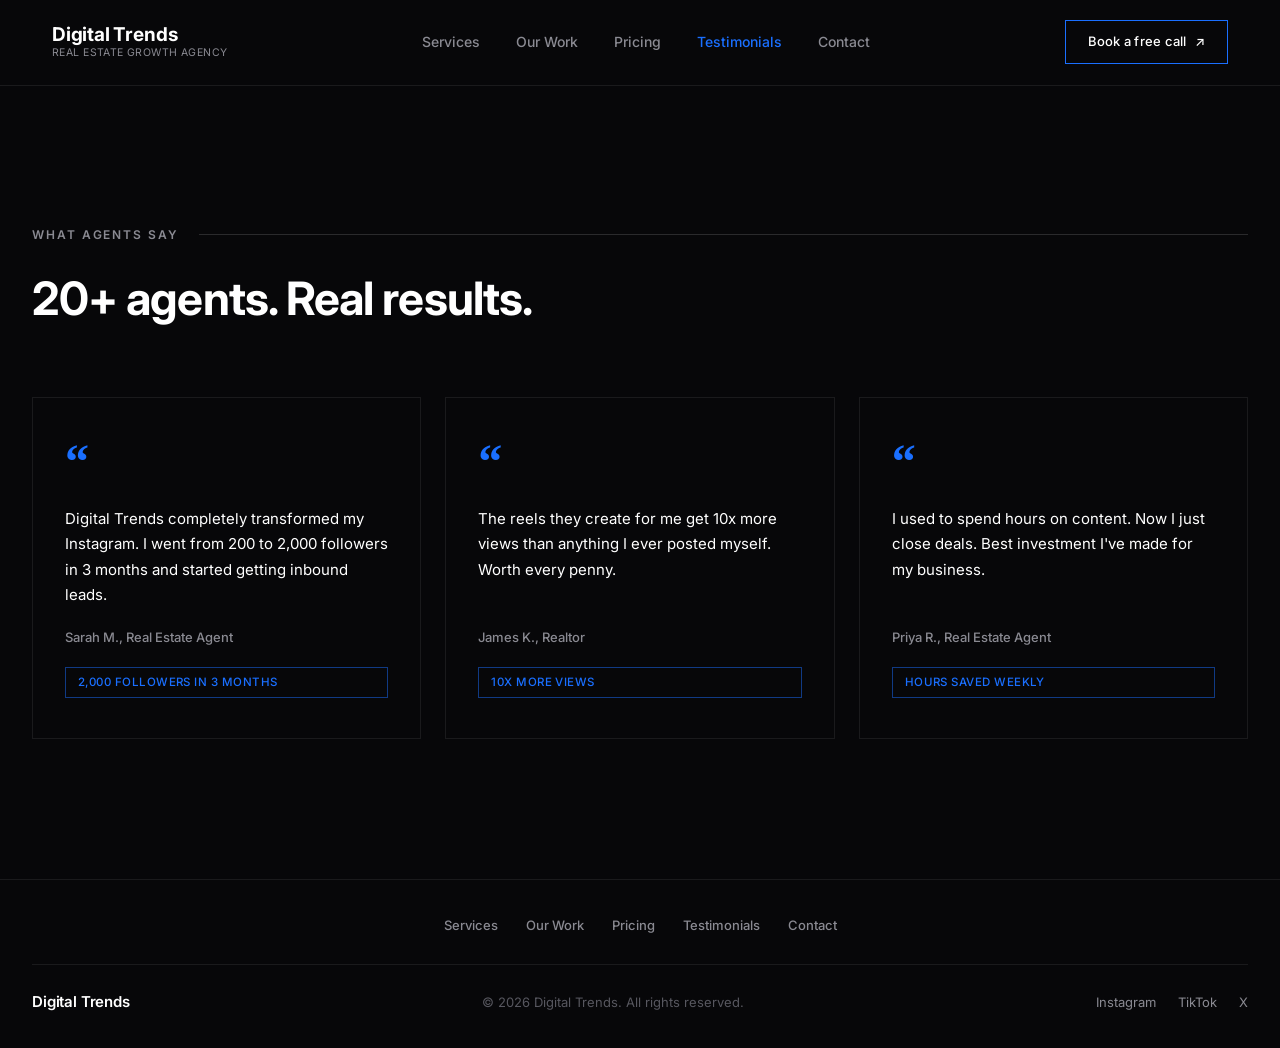
==== index.html @ 68d8c3d6 "Add files via upload" ====
<!DOCTYPE html>
<html lang="en">
<head>
<meta charset="UTF-8">
<meta name="viewport" content="width=device-width, initial-scale=1.0">
<title>Testimonials — Digital Trends</title>
<meta name="description" content="Hear from the 20+ real estate agents Digital Trends has helped grow their social media, video, and content presence.">
<link rel="preconnect" href="https://fonts.googleapis.com">
<link rel="preconnect" href="https://fonts.gstatic.com" crossorigin>
<link href="https://fonts.googleapis.com/css2?family=Inter:wght@300;400;500;600;700&display=swap" rel="stylesheet">
<link rel="stylesheet" href="/styles.css">
</head>
<body>

<!-- NAVBAR -->
<header class="navbar" id="navbar">
  <div class="nav-inner">
    <a href="/" class="logo">
      <span class="logo-text">Digital Trends</span>
      <span class="logo-sub">Real estate growth agency</span>
    </a>
    <nav class="nav-links">
      <a href="/services">Services</a>
      <a href="/our-work">Our Work</a>
      <a href="/pricing">Pricing</a>
      <a href="/testimonials" class="active">Testimonials</a>
      <a href="/contact">Contact</a>
    </nav>
    <a href="/contact" class="btn btn-outline nav-cta">Book a free call <span class="arrow">↗</span></a>
    <button class="menu-toggle" id="menuToggle" aria-label="Toggle menu">
      <span></span><span></span><span></span>
    </button>
  </div>
  <div class="mobile-menu" id="mobileMenu">
    <a href="/services">Services</a>
    <a href="/our-work">Our Work</a>
    <a href="/pricing">Pricing</a>
    <a href="/testimonials" class="active">Testimonials</a>
    <a href="/contact">Contact</a>
    <a href="/contact" class="btn btn-outline">Book a free call <span class="arrow">↗</span></a>
  </div>
</header>

<!-- TESTIMONIALS -->
<section class="section" id="testimonials">
  <div class="section-inner">
    <p class="section-label">What agents say<span class="label-line"></span></p>
    <h2 class="section-headline reveal">20+ agents. Real results.</h2>

    <div class="testimonial-grid">
      <div class="testimonial-card reveal">
        <span class="quote-mark">&ldquo;</span>
        <p class="testimonial-text">Digital Trends completely transformed my Instagram. I went from 200 to 2,000 followers in 3 months and started getting inbound leads.</p>
        <p class="testimonial-name">Sarah M., Real Estate Agent</p>
        <span class="chip">2,000 followers in 3 months</span>
      </div>

      <div class="testimonial-card reveal">
        <span class="quote-mark">&ldquo;</span>
        <p class="testimonial-text">The reels they create for me get 10x more views than anything I ever posted myself. Worth every penny.</p>
        <p class="testimonial-name">James K., Realtor</p>
        <span class="chip">10x more views</span>
      </div>

      <div class="testimonial-card reveal">
        <span class="quote-mark">&ldquo;</span>
        <p class="testimonial-text">I used to spend hours on content. Now I just close deals. Best investment I've made for my business.</p>
        <p class="testimonial-name">Priya R., Real Estate Agent</p>
        <span class="chip">Hours saved weekly</span>
      </div>
    </div>
  </div>
</section>

<!-- FOOTER -->
<footer class="footer">
  <div class="footer-links">
    <a href="/services">Services</a>
    <a href="/our-work">Our Work</a>
    <a href="/pricing">Pricing</a>
    <a href="/testimonials">Testimonials</a>
    <a href="/contact">Contact</a>
  </div>
  <div class="footer-inner">
    <a href="/" class="logo footer-logo">
      <span class="logo-text">Digital Trends</span>
    </a>
    <p class="footer-copy">&copy; 2026 Digital Trends. All rights reserved.</p>
    <div class="footer-socials">
      <a href="#" target="_blank" rel="noopener">Instagram</a>
      <a href="#" target="_blank" rel="noopener">TikTok</a>
      <a href="#" target="_blank" rel="noopener">X</a>
    </div>
  </div>
</footer>

<script src="/script.js"></script>
</body>
</html>
---- styles.css ----
/* ==========================================================================
   Digital Trends — Luxury dark theme
   ========================================================================== */

:root {
  --bg: #070709;
  --bg-alt: #0c0c0f;
  --blue: #1a6fff;
  --white: #ffffff;
  --muted: #8a8a92;
  --muted-dim: #57575f;
  --border: rgba(255, 255, 255, 0.08);
  --border-strong: rgba(255, 255, 255, 0.14);
  --border-blue: rgba(26, 111, 255, 0.5);
  --max-width: 1240px;
  --section-pad: 140px;
}

* {
  margin: 0;
  padding: 0;
  box-sizing: border-box;
}

html {
  scroll-behavior: smooth;
  scroll-padding-top: 90px;
}

body {
  background: var(--bg);
  color: var(--white);
  font-family: 'Inter', -apple-system, BlinkMacSystemFont, sans-serif;
  font-weight: 400;
  line-height: 1.5;
  -webkit-font-smoothing: antialiased;
  overflow-x: hidden;
}

img, svg { display: block; max-width: 100%; }

a {
  color: inherit;
  text-decoration: none;
}

ul { list-style: none; }

.accent { color: var(--blue); }

/* ---- Reveal on scroll ---- */
.reveal {
  opacity: 0;
  transform: translateY(24px);
  transition: opacity 0.8s cubic-bezier(0.16, 1, 0.3, 1), transform 0.8s cubic-bezier(0.16, 1, 0.3, 1);
}
.reveal.in-view {
  opacity: 1;
  transform: translateY(0);
}

/* ---- Buttons ---- */
.btn {
  display: inline-flex;
  align-items: center;
  gap: 8px;
  padding: 14px 28px;
  font-size: 14px;
  font-weight: 500;
  letter-spacing: 0.02em;
  border: 0.5px solid transparent;
  cursor: pointer;
  transition: all 0.25s ease;
  white-space: nowrap;
}

.btn .arrow {
  transition: transform 0.25s ease;
  display: inline-block;
}
.btn:hover .arrow {
  transform: translate(3px, -2px);
}

.btn-solid {
  background: var(--blue);
  color: var(--white);
  border-color: var(--blue);
}
.btn-solid:hover {
  background: #0d5ce0;
  border-color: #0d5ce0;
}

.btn-outline {
  background: transparent;
  color: var(--white);
  border-color: var(--blue);
}
.btn-outline:hover {
  background: var(--blue);
  color: var(--white);
}

.btn-ghost {
  background: transparent;
  color: var(--white);
  border-color: var(--border-strong);
}
.btn-ghost:hover {
  border-color: var(--white);
}

/* ==========================================================================
   Navbar
   ========================================================================== */

.navbar {
  position: sticky;
  top: 0;
  z-index: 1000;
  width: 100%;
  border-bottom: 0.5px solid transparent;
  transition: border-color 0.3s ease, background 0.3s ease, backdrop-filter 0.3s ease;
}

.navbar.scrolled {
  background: rgba(7, 7, 9, 0.72);
  backdrop-filter: blur(14px);
  -webkit-backdrop-filter: blur(14px);
  border-bottom-color: var(--border);
}

.nav-inner {
  max-width: var(--max-width);
  margin: 0 auto;
  padding: 20px 32px;
  display: flex;
  align-items: center;
  justify-content: space-between;
  gap: 24px;
}

.logo {
  display: flex;
  flex-direction: column;
  gap: 2px;
  line-height: 1.1;
}

.logo-text {
  font-size: 19px;
  font-weight: 700;
  letter-spacing: -0.01em;
}

.logo-sub {
  font-size: 10.5px;
  font-weight: 400;
  color: var(--muted);
  letter-spacing: 0.04em;
  text-transform: uppercase;
}

.nav-links {
  display: flex;
  align-items: center;
  gap: 36px;
  margin: 0 auto;
}

.nav-links a {
  font-size: 14px;
  font-weight: 500;
  color: var(--muted);
  transition: color 0.2s ease;
  position: relative;
}

.nav-links a:hover {
  color: var(--white);
}

.nav-links a.active,
.mobile-menu a.active {
  color: var(--blue);
}

.nav-cta {
  padding: 11px 22px;
  font-size: 13px;
  flex-shrink: 0;
}

.menu-toggle {
  display: none;
  flex-direction: column;
  gap: 5px;
  background: none;
  border: none;
  cursor: pointer;
  padding: 6px;
}
.menu-toggle span {
  width: 22px;
  height: 1px;
  background: var(--white);
  transition: all 0.25s ease;
}

.mobile-menu {
  display: none;
  flex-direction: column;
  gap: 0;
  padding: 0 32px;
  max-height: 0;
  overflow: hidden;
  transition: max-height 0.35s ease, padding 0.35s ease;
  background: rgba(7, 7, 9, 0.98);
  border-bottom: 0.5px solid var(--border);
}
.mobile-menu.open {
  max-height: 420px;
  padding: 12px 32px 28px;
}
.mobile-menu a {
  padding: 14px 0;
  border-bottom: 0.5px solid var(--border);
  font-size: 15px;
  font-weight: 500;
  color: var(--white);
}
.mobile-menu .btn {
  margin-top: 20px;
  justify-content: center;
  border-bottom: none;
}

/* ==========================================================================
   Hero
   ========================================================================== */

.hero {
  padding: 120px 32px 100px;
  display: flex;
  justify-content: center;
}

.hero-inner {
  max-width: 880px;
  width: 100%;
  text-align: center;
  display: flex;
  flex-direction: column;
  align-items: center;
}

.eyebrow {
  font-size: 13px;
  font-weight: 600;
  color: var(--blue);
  text-transform: uppercase;
  letter-spacing: 0.14em;
  margin-bottom: 28px;
}

.hero-headline {
  font-size: clamp(44px, 8vw, 92px);
  font-weight: 700;
  letter-spacing: -0.03em;
  line-height: 1.04;
  display: flex;
  flex-direction: column;
}

.hero-sub {
  margin-top: 32px;
  max-width: 560px;
  font-size: 18px;
  font-weight: 400;
  color: var(--muted);
  line-height: 1.6;
}

.hero-actions {
  margin-top: 44px;
  display: flex;
  gap: 16px;
  flex-wrap: wrap;
  justify-content: center;
}

.hero-actions .btn {
  padding: 16px 32px;
  font-size: 15px;
}

.hero-proof {
  margin-top: 36px;
  font-size: 13px;
  color: var(--muted-dim);
  letter-spacing: 0.02em;
}

/* ==========================================================================
   Ticker
   ========================================================================== */

.ticker-bar {
  border-top: 0.5px solid var(--border);
  border-bottom: 0.5px solid var(--border);
  background: var(--bg-alt);
  overflow: hidden;
  padding: 22px 0;
  white-space: nowrap;
}

.ticker-track {
  display: inline-flex;
  align-items: center;
  animation: ticker-scroll 32s linear infinite;
  will-change: transform;
}

.ticker-track:hover {
  animation-play-state: paused;
}

.ticker-item {
  display: inline-flex;
  align-items: center;
  gap: 20px;
  padding: 0 28px;
  font-size: 14px;
  font-weight: 500;
  color: var(--muted-dim);
  text-transform: uppercase;
  letter-spacing: 0.08em;
}

.ticker-item .ticker-arrow {
  color: var(--blue);
  font-size: 14px;
}

@keyframes ticker-scroll {
  0% { transform: translateX(0); }
  100% { transform: translateX(-50%); }
}

/* ==========================================================================
   Stats
   ========================================================================== */

.stats {
  display: grid;
  grid-template-columns: repeat(3, 1fr);
  max-width: var(--max-width);
  margin: 0 auto;
}

.stat-item {
  padding: 72px 32px;
  text-align: center;
  border-right: 0.5px solid var(--border);
  display: flex;
  flex-direction: column;
  gap: 10px;
  align-items: center;
}

.stat-item:last-child {
  border-right: none;
}

.stat-number {
  font-size: clamp(40px, 5vw, 60px);
  font-weight: 700;
  letter-spacing: -0.02em;
  color: var(--white);
}

.stat-label {
  font-size: 12px;
  font-weight: 500;
  color: var(--muted);
  text-transform: uppercase;
  letter-spacing: 0.1em;
}

/* ==========================================================================
   Sections (shared)
   ========================================================================== */

.section {
  padding: var(--section-pad) 32px;
  border-top: 0.5px solid var(--border);
}

.section-inner {
  max-width: var(--max-width);
  margin: 0 auto;
}

.section-label {
  display: flex;
  align-items: center;
  gap: 20px;
  font-size: 12px;
  font-weight: 600;
  color: var(--muted);
  text-transform: uppercase;
  letter-spacing: 0.16em;
  margin-bottom: 20px;
}

.label-line {
  flex: 1;
  height: 0.5px;
  background: var(--border-strong);
}

.section-headline {
  font-size: clamp(30px, 4.5vw, 46px);
  font-weight: 700;
  letter-spacing: -0.02em;
  max-width: 700px;
  margin-bottom: 64px;
}

/* ==========================================================================
   Services
   ========================================================================== */

.services-grid {
  display: grid;
  grid-template-columns: repeat(3, 1fr);
  gap: 0.5px;
  background: var(--border);
  border: 0.5px solid var(--border);
}

.card {
  background: var(--bg);
  padding: 44px 36px;
  transition: background 0.3s ease, box-shadow 0.3s ease;
  position: relative;
}

.service-card {
  display: flex;
  flex-direction: column;
}

.service-card:hover {
  background: var(--bg-alt);
  box-shadow: inset 0 0 0 0.5px var(--border-blue);
}

.service-num {
  font-size: 13px;
  font-weight: 600;
  color: var(--blue);
  letter-spacing: 0.08em;
  margin-bottom: 24px;
}

.service-card h3 {
  font-size: 21px;
  font-weight: 600;
  letter-spacing: -0.01em;
  margin-bottom: 12px;
}

.service-card p {
  font-size: 14.5px;
  color: var(--muted);
  line-height: 1.6;
  flex: 1;
}

.chips {
  display: flex;
  flex-wrap: wrap;
  gap: 8px;
  margin-top: 28px;
}

.chip {
  font-size: 11.5px;
  font-weight: 500;
  color: var(--blue);
  border: 0.5px solid var(--border-blue);
  padding: 6px 12px;
  text-transform: uppercase;
  letter-spacing: 0.04em;
}

.cta-card {
  background: var(--bg-alt);
  display: flex;
  flex-direction: column;
  justify-content: center;
  align-items: flex-start;
  gap: 26px;
}

.cta-card h3 {
  font-size: 24px;
  font-weight: 600;
  line-height: 1.3;
  letter-spacing: -0.01em;
}

/* ---- Standalone closing CTA (home page, before footer) ---- */

.cta-card-standalone {
  align-items: center;
  text-align: center;
  padding: 72px 48px;
  border: 0.5px solid var(--border);
  transition: box-shadow 0.3s ease;
}

.cta-card-standalone:hover {
  box-shadow: inset 0 0 0 0.5px var(--border-blue);
}

.cta-card-standalone h3 {
  font-size: clamp(26px, 4vw, 36px);
}

/* ==========================================================================
   Our Work
   ========================================================================== */

.work-grid {
  display: grid;
  grid-template-columns: repeat(3, 1fr);
  gap: 28px;
}

.work-card {
  display: flex;
  flex-direction: column;
  gap: 18px;
}

.work-thumb {
  aspect-ratio: 9 / 12;
  background: var(--bg-alt);
  border: 0.5px solid var(--border);
  display: flex;
  flex-direction: column;
  align-items: center;
  justify-content: center;
  gap: 18px;
  transition: border-color 0.3s ease;
  position: relative;
}

.work-card:hover .work-thumb {
  border-color: var(--border-blue);
}

.play-btn {
  width: 56px;
  height: 56px;
  border: 0.5px solid var(--border-blue);
  display: flex;
  align-items: center;
  justify-content: center;
  color: var(--blue);
  transition: background 0.25s ease, color 0.25s ease;
}

.work-card:hover .play-btn {
  background: var(--blue);
  color: var(--white);
}

.work-upload-note {
  font-size: 12px;
  color: var(--muted-dim);
  text-transform: uppercase;
  letter-spacing: 0.08em;
}

.work-meta {
  display: flex;
  justify-content: space-between;
  align-items: baseline;
  font-size: 14px;
  font-weight: 500;
}

.work-platform {
  color: var(--muted);
  font-size: 12.5px;
  text-transform: uppercase;
  letter-spacing: 0.05em;
}

.work-cta {
  margin-top: 56px;
  display: flex;
  justify-content: center;
}

/* ==========================================================================
   Pricing
   ========================================================================== */

.pricing-grid {
  display: grid;
  grid-template-columns: repeat(3, 1fr);
  gap: 24px;
  align-items: stretch;
}

.price-card {
  border: 0.5px solid var(--border);
  padding: 44px 36px;
  display: flex;
  flex-direction: column;
  position: relative;
  transition: border-color 0.3s ease;
}

.price-card:hover {
  border-color: var(--border-strong);
}

.price-card h3 {
  font-size: 18px;
  font-weight: 600;
  text-transform: uppercase;
  letter-spacing: 0.08em;
  color: var(--muted);
  margin-bottom: 24px;
}

.price-card-highlight {
  border-color: var(--blue);
  background: var(--bg-alt);
}

.price-card-highlight h3 {
  color: var(--white);
}

.badge {
  position: absolute;
  top: -14px;
  left: 36px;
  background: var(--blue);
  color: var(--white);
  font-size: 11px;
  font-weight: 600;
  letter-spacing: 0.06em;
  text-transform: uppercase;
  padding: 6px 14px;
}

.price {
  display: flex;
  align-items: baseline;
  gap: 6px;
  margin-bottom: 36px;
}

.price-amount {
  font-size: 44px;
  font-weight: 700;
  letter-spacing: -0.02em;
}

.price-period {
  font-size: 14px;
  color: var(--muted);
}

.price-features {
  display: flex;
  flex-direction: column;
  gap: 16px;
  flex: 1;
  margin-bottom: 36px;
}

.price-features li {
  font-size: 14px;
  color: var(--muted);
  padding-left: 22px;
  position: relative;
  line-height: 1.5;
}

.price-features li::before {
  content: '';
  position: absolute;
  left: 0;
  top: 7px;
  width: 8px;
  height: 0.5px;
  background: var(--blue);
}

.price-btn {
  width: 100%;
  justify-content: center;
}

.pricing-note {
  margin-top: 48px;
  text-align: center;
  font-size: 14px;
  color: var(--muted-dim);
}

/* ==========================================================================
   Testimonials
   ========================================================================== */

.testimonial-grid {
  display: grid;
  grid-template-columns: repeat(3, 1fr);
  gap: 24px;
}

.testimonial-card {
  border: 0.5px solid var(--border);
  padding: 40px 32px;
  display: flex;
  flex-direction: column;
  gap: 20px;
  transition: border-color 0.3s ease;
}

.testimonial-card:hover {
  border-color: var(--border-strong);
}

.quote-mark {
  font-size: 48px;
  font-weight: 700;
  color: var(--blue);
  line-height: 1;
  font-family: Georgia, serif;
}

.testimonial-text {
  font-size: 15px;
  line-height: 1.7;
  color: var(--white);
  flex: 1;
}

.testimonial-name {
  font-size: 13px;
  color: var(--muted);
  font-weight: 500;
}

/* ==========================================================================
   How it works
   ========================================================================== */

.steps-row {
  display: grid;
  grid-template-columns: repeat(4, 1fr);
}

.step {
  padding: 0 32px;
  border-left: 0.5px solid var(--border);
  display: flex;
  flex-direction: column;
  gap: 16px;
}

.step:first-child {
  padding-left: 0;
  border-left: none;
}

.step-num {
  font-size: 13px;
  font-weight: 600;
  color: var(--blue);
  letter-spacing: 0.08em;
}

.step h3 {
  font-size: 19px;
  font-weight: 600;
  letter-spacing: -0.01em;
}

.step p {
  font-size: 14px;
  color: var(--muted);
  line-height: 1.6;
}

/* ==========================================================================
   Contact
   ========================================================================== */

.contact-section {
  border-top: 0.5px solid var(--border);
  background: var(--bg-alt);
  padding: var(--section-pad) 32px;
}

.contact-inner {
  max-width: var(--max-width);
  margin: 0 auto;
  display: grid;
  grid-template-columns: 1fr 1fr;
  gap: 80px;
  align-items: start;
}

.contact-headline {
  font-size: clamp(32px, 5vw, 52px);
  font-weight: 700;
  letter-spacing: -0.02em;
  line-height: 1.1;
  margin-bottom: 24px;
}

.contact-sub {
  font-size: 15px;
  color: var(--muted);
  line-height: 1.6;
  max-width: 420px;
  margin-bottom: 56px;
}

.contact-details {
  display: flex;
  flex-direction: column;
  gap: 20px;
}

.contact-email {
  font-size: 16px;
  font-weight: 500;
  color: var(--white);
  transition: color 0.2s ease;
}
.contact-email:hover {
  color: var(--blue);
}

.contact-socials {
  display: flex;
  gap: 24px;
}

.contact-socials a {
  font-size: 13px;
  color: var(--muted);
  text-transform: uppercase;
  letter-spacing: 0.05em;
  transition: color 0.2s ease;
}
.contact-socials a:hover {
  color: var(--blue);
}

.contact-form {
  display: flex;
  flex-direction: column;
  gap: 22px;
}

.form-group {
  display: flex;
  flex-direction: column;
  gap: 10px;
}

.form-group label {
  font-size: 12px;
  font-weight: 500;
  color: var(--muted);
  text-transform: uppercase;
  letter-spacing: 0.06em;
}

.form-group input,
.form-group textarea {
  background: transparent;
  border: 0.5px solid var(--border-strong);
  color: var(--white);
  padding: 14px 16px;
  font-family: 'Inter', sans-serif;
  font-size: 14px;
  transition: border-color 0.2s ease;
  resize: vertical;
}

.form-group input:focus,
.form-group textarea:focus {
  outline: none;
  border-color: var(--blue);
}

.form-submit {
  margin-top: 8px;
  justify-content: center;
}

.form-success {
  display: none;
  font-size: 13px;
  color: var(--blue);
  margin-top: -6px;
}
.form-success.visible {
  display: block;
}

/* ==========================================================================
   Footer
   ========================================================================== */

.footer {
  border-top: 0.5px solid var(--border);
  padding: 36px 32px;
}

.footer-links {
  max-width: var(--max-width);
  margin: 0 auto;
  display: flex;
  justify-content: center;
  gap: 28px;
  flex-wrap: wrap;
  padding-bottom: 28px;
  margin-bottom: 28px;
  border-bottom: 0.5px solid var(--border);
}

.footer-links a {
  font-size: 13px;
  font-weight: 500;
  color: var(--muted);
  transition: color 0.2s ease;
}
.footer-links a:hover {
  color: var(--blue);
}

.footer-inner {
  max-width: var(--max-width);
  margin: 0 auto;
  display: flex;
  align-items: center;
  justify-content: space-between;
  gap: 20px;
  flex-wrap: wrap;
}

.footer-logo .logo-text {
  font-size: 15px;
  font-weight: 600;
}

.footer-copy {
  font-size: 13px;
  color: var(--muted-dim);
}

.footer-socials {
  display: flex;
  gap: 22px;
}

.footer-socials a {
  font-size: 13px;
  color: var(--muted);
  transition: color 0.2s ease;
}
.footer-socials a:hover {
  color: var(--blue);
}

/* ==========================================================================
   Responsive
   ========================================================================== */

@media (max-width: 980px) {
  :root { --section-pad: 96px; }

  .nav-links { display: none; }
  .nav-cta { display: none; }
  .menu-toggle { display: flex; }
  .mobile-menu { display: flex; }

  .services-grid { grid-template-columns: repeat(2, 1fr); }
  .work-grid { grid-template-columns: repeat(2, 1fr); }
  .pricing-grid { grid-template-columns: 1fr; }
  .testimonial-grid { grid-template-columns: 1fr; }
  .steps-row { grid-template-columns: repeat(2, 1fr); row-gap: 40px; }
  .step:nth-child(2) { border-left: 0.5px solid var(--border); }
  .step:nth-child(3) { padding-left: 0; border-left: none; }

  .contact-inner { grid-template-columns: 1fr; gap: 56px; }
}

@media (max-width: 640px) {
  .stats { grid-template-columns: 1fr; }
  .stat-item { border-right: none; border-bottom: 0.5px solid var(--border); }
  .stat-item:last-child { border-bottom: none; }

  .services-grid { grid-template-columns: 1fr; }
  .work-grid { grid-template-columns: 1fr; }
  .steps-row { grid-template-columns: 1fr; }
  .step { border-left: none; padding-left: 0; border-top: 0.5px solid var(--border); padding-top: 32px; }
  .step:first-child { border-top: none; padding-top: 0; }

  .hero { padding: 90px 20px 70px; }
  .section { padding: var(--section-pad) 20px; }
  .contact-section { padding: var(--section-pad) 20px; }
  .nav-inner { padding: 16px 20px; }

  .footer-inner { flex-direction: column; text-align: center; }
}
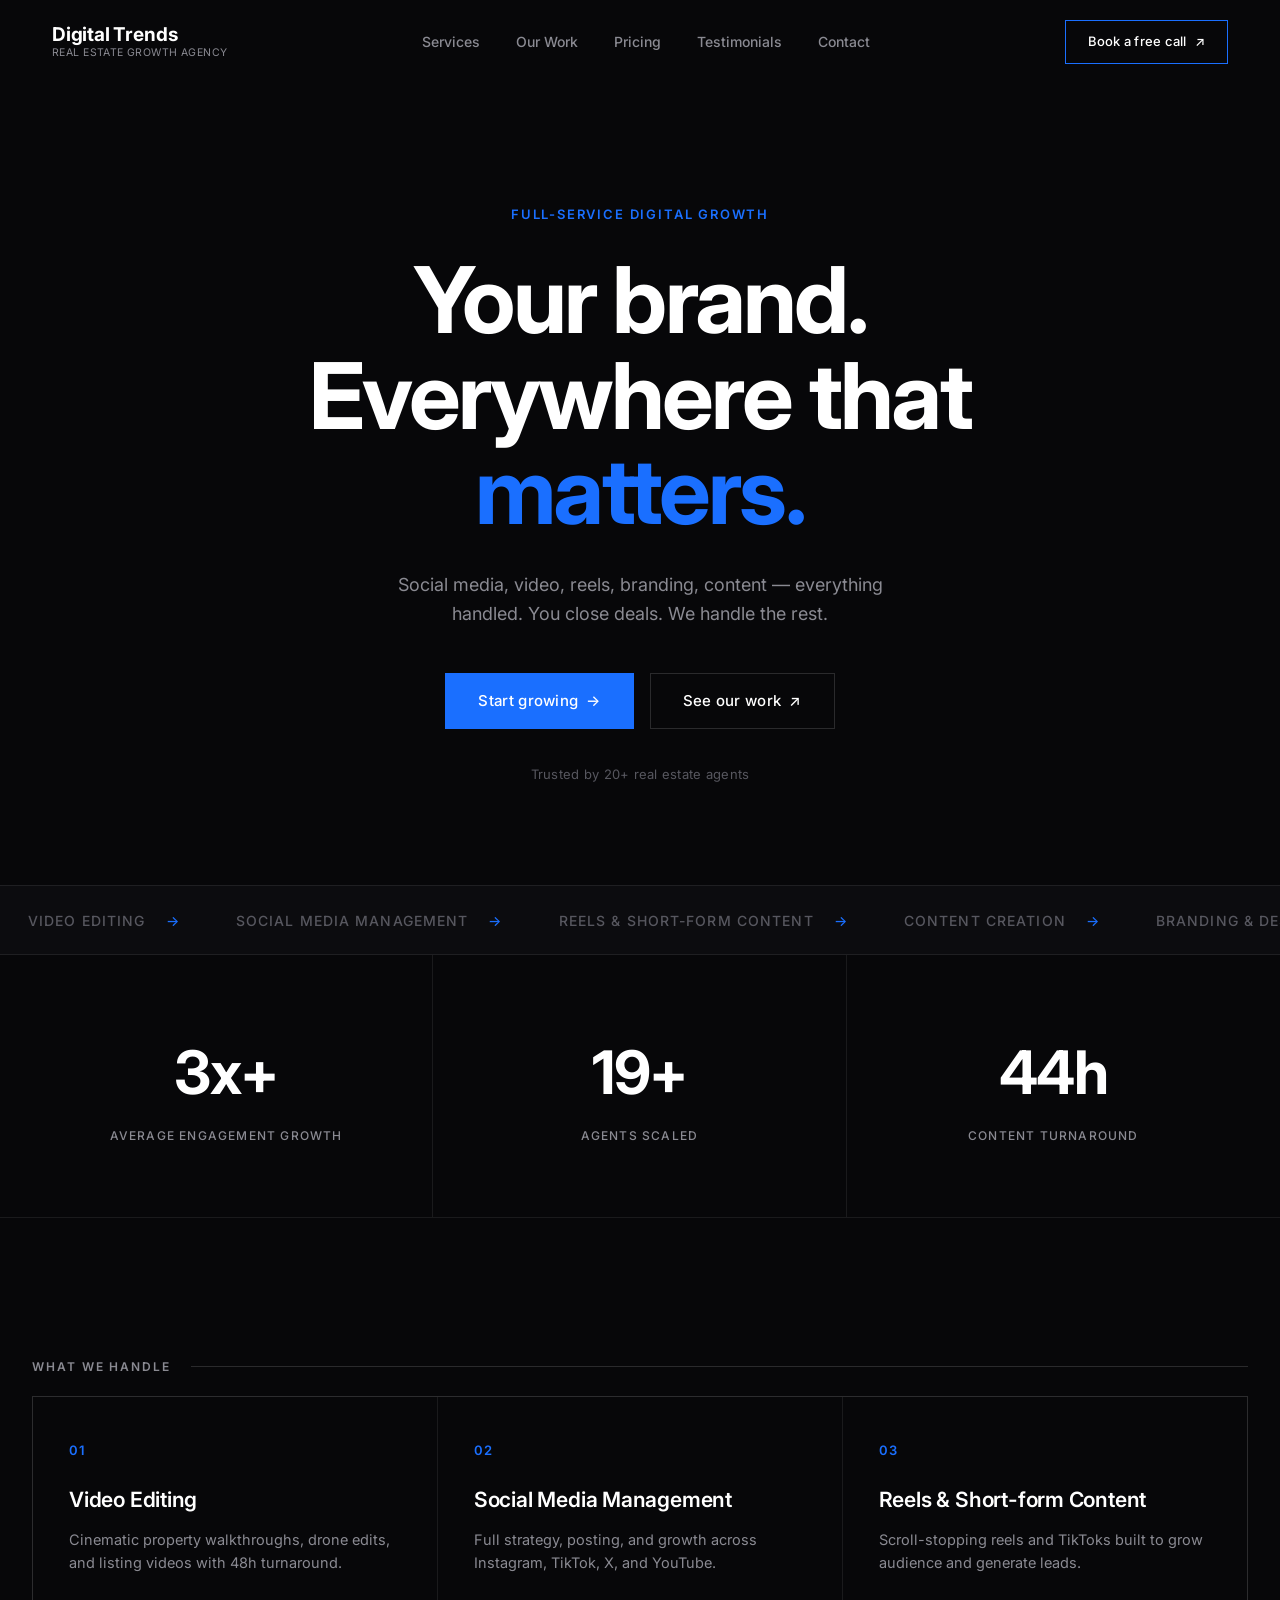
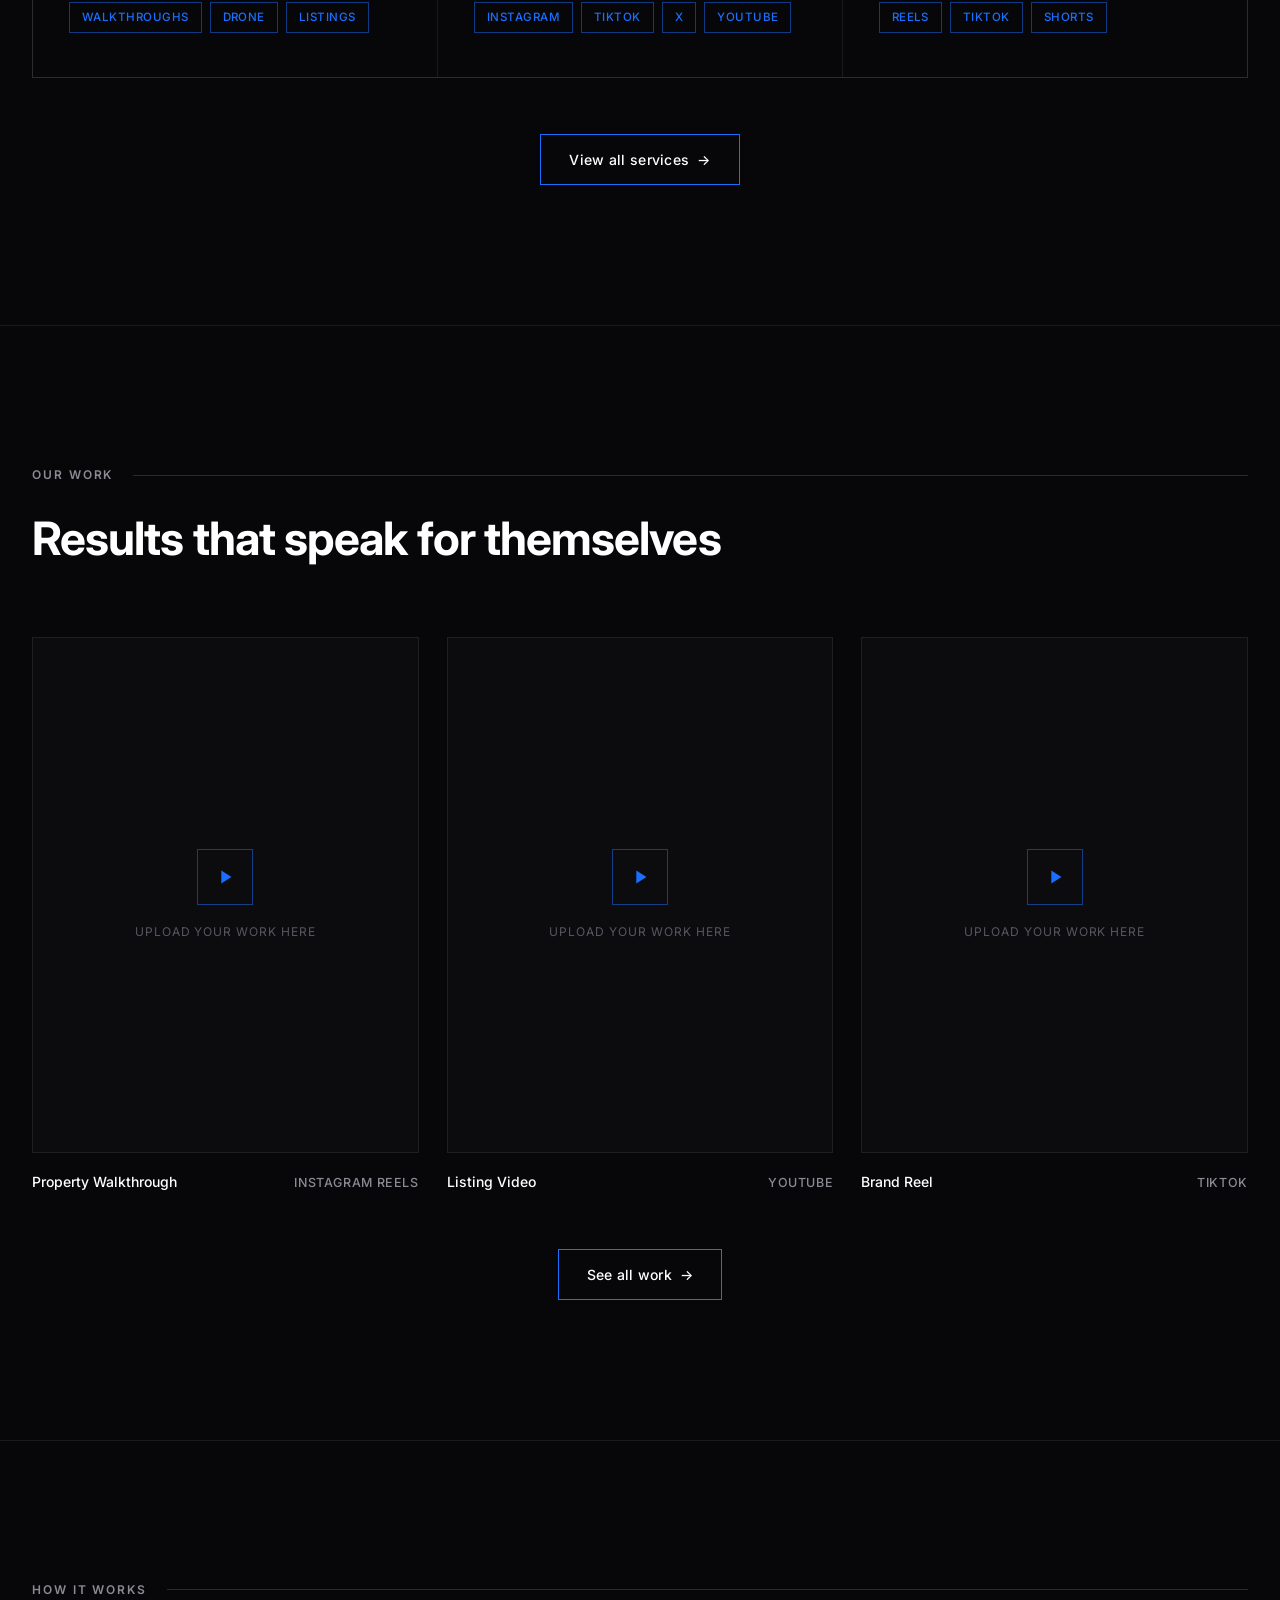
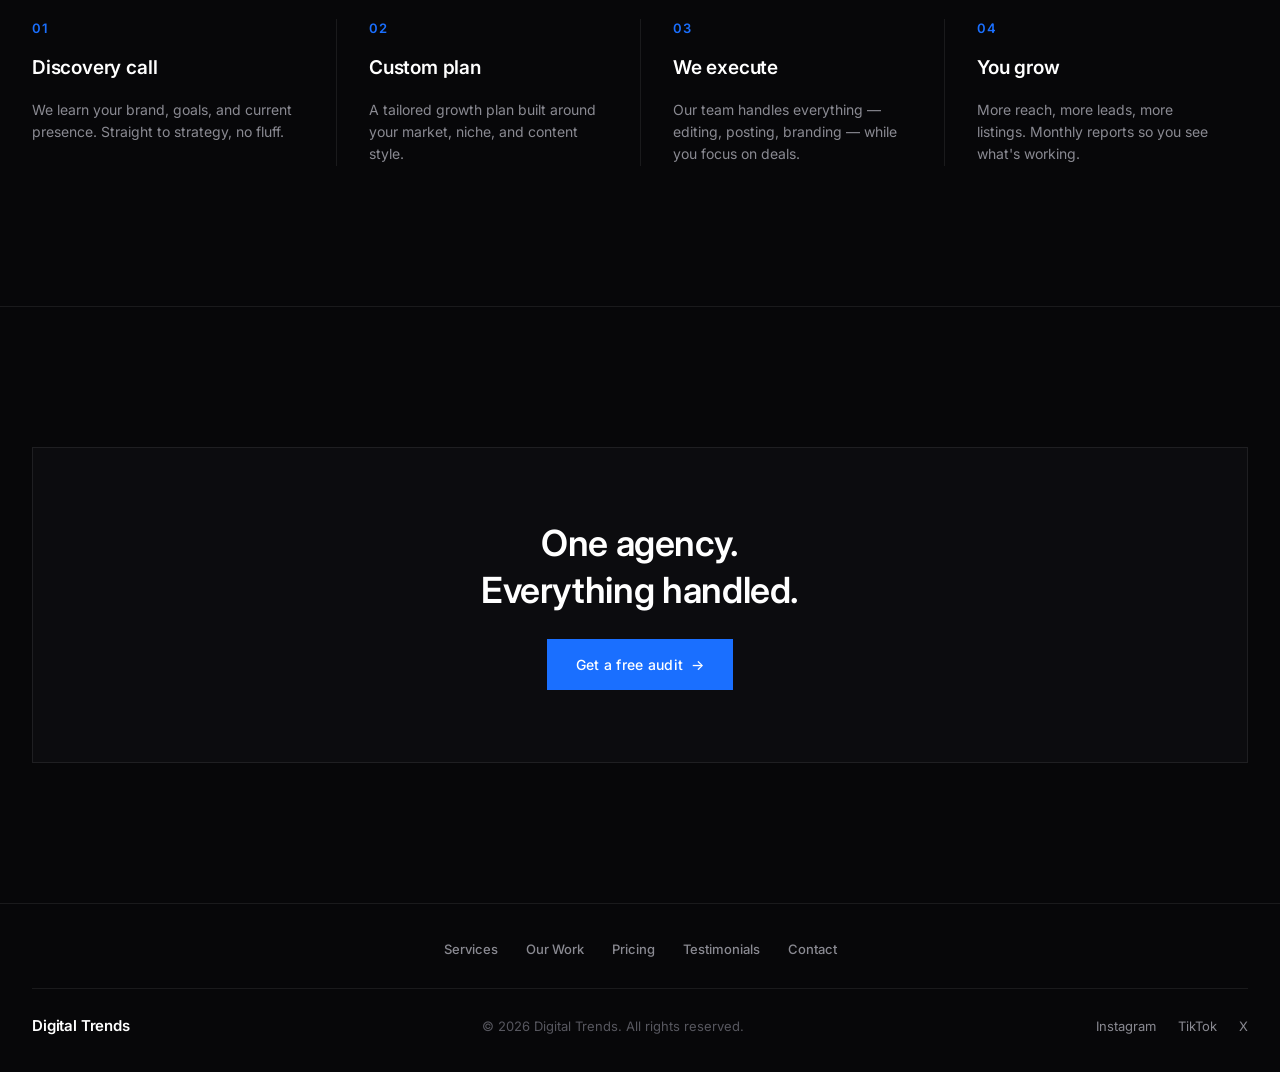
==== commit e2fef4a4: "Add files via upload" ====
--- a/index.html
+++ b/index.html
@@ -3,8 +3,8 @@
 <head>
 <meta charset="UTF-8">
 <meta name="viewport" content="width=device-width, initial-scale=1.0">
-<title>Testimonials — Digital Trends</title>
-<meta name="description" content="Hear from the 20+ real estate agents Digital Trends has helped grow their social media, video, and content presence.">
+<title>Digital Trends — Real Estate Growth Agency</title>
+<meta name="description" content="Digital Trends is a full-service digital marketing agency exclusively for real estate agents. Video editing, social media management, reels, content creation, and branding.">
 <link rel="preconnect" href="https://fonts.googleapis.com">
 <link rel="preconnect" href="https://fonts.gstatic.com" crossorigin>
 <link href="https://fonts.googleapis.com/css2?family=Inter:wght@300;400;500;600;700&display=swap" rel="stylesheet">
@@ -23,7 +23,7 @@
       <a href="/services">Services</a>
       <a href="/our-work">Our Work</a>
       <a href="/pricing">Pricing</a>
-      <a href="/testimonials" class="active">Testimonials</a>
+      <a href="/testimonials">Testimonials</a>
       <a href="/contact">Contact</a>
     </nav>
     <a href="/contact" class="btn btn-outline nav-cta">Book a free call <span class="arrow">↗</span></a>
@@ -35,39 +35,189 @@
     <a href="/services">Services</a>
     <a href="/our-work">Our Work</a>
     <a href="/pricing">Pricing</a>
-    <a href="/testimonials" class="active">Testimonials</a>
+    <a href="/testimonials">Testimonials</a>
     <a href="/contact">Contact</a>
     <a href="/contact" class="btn btn-outline">Book a free call <span class="arrow">↗</span></a>
   </div>
 </header>
 
-<!-- TESTIMONIALS -->
-<section class="section" id="testimonials">
-  <div class="section-inner">
-    <p class="section-label">What agents say<span class="label-line"></span></p>
-    <h2 class="section-headline reveal">20+ agents. Real results.</h2>
-
-    <div class="testimonial-grid">
-      <div class="testimonial-card reveal">
-        <span class="quote-mark">&ldquo;</span>
-        <p class="testimonial-text">Digital Trends completely transformed my Instagram. I went from 200 to 2,000 followers in 3 months and started getting inbound leads.</p>
-        <p class="testimonial-name">Sarah M., Real Estate Agent</p>
-        <span class="chip">2,000 followers in 3 months</span>
-      </div>
-
-      <div class="testimonial-card reveal">
-        <span class="quote-mark">&ldquo;</span>
-        <p class="testimonial-text">The reels they create for me get 10x more views than anything I ever posted myself. Worth every penny.</p>
-        <p class="testimonial-name">James K., Realtor</p>
-        <span class="chip">10x more views</span>
-      </div>
-
-      <div class="testimonial-card reveal">
-        <span class="quote-mark">&ldquo;</span>
-        <p class="testimonial-text">I used to spend hours on content. Now I just close deals. Best investment I've made for my business.</p>
-        <p class="testimonial-name">Priya R., Real Estate Agent</p>
-        <span class="chip">Hours saved weekly</span>
-      </div>
+<!-- HERO -->
+<section class="hero">
+  <div class="hero-inner">
+    <p class="eyebrow reveal">Full-service digital growth</p>
+    <h1 class="hero-headline reveal">
+      <span>Your brand.</span>
+      <span>Everywhere that</span>
+      <span class="accent">matters.</span>
+    </h1>
+    <p class="hero-sub reveal">Social media, video, reels, branding, content — everything handled. You close deals. We handle the rest.</p>
+    <div class="hero-actions reveal">
+      <a href="/contact" class="btn btn-solid">Start growing <span class="arrow">→</span></a>
+      <a href="/our-work" class="btn btn-ghost">See our work <span class="arrow">↗</span></a>
+    </div>
+    <p class="hero-proof reveal">Trusted by 20+ real estate agents</p>
+  </div>
+</section>
+
+<!-- TICKER -->
+<div class="ticker-bar">
+  <div class="ticker-track" id="tickerTrack">
+    <!-- filled by JS, duplicated content for seamless loop -->
+  </div>
+</div>
+
+<!-- STATS -->
+<section class="stats">
+  <div class="stat-item">
+    <span class="stat-number" data-count="3" data-suffix="x+">0x+</span>
+    <span class="stat-label">Average engagement growth</span>
+  </div>
+  <div class="stat-item">
+    <span class="stat-number" data-count="20" data-suffix="+">0+</span>
+    <span class="stat-label">Agents scaled</span>
+  </div>
+  <div class="stat-item">
+    <span class="stat-number" data-count="48" data-suffix="h">0h</span>
+    <span class="stat-label">Content turnaround</span>
+  </div>
+</section>
+
+<!-- SERVICES PREVIEW -->
+<section class="section" id="services">
+  <div class="section-inner">
+    <p class="section-label">What we handle<span class="label-line"></span></p>
+    <div class="services-grid">
+
+      <div class="card service-card reveal">
+        <span class="service-num">01</span>
+        <h3>Video Editing</h3>
+        <p>Cinematic property walkthroughs, drone edits, and listing videos with 48h turnaround.</p>
+        <div class="chips">
+          <span class="chip">Walkthroughs</span>
+          <span class="chip">Drone</span>
+          <span class="chip">Listings</span>
+        </div>
+      </div>
+
+      <div class="card service-card reveal">
+        <span class="service-num">02</span>
+        <h3>Social Media Management</h3>
+        <p>Full strategy, posting, and growth across Instagram, TikTok, X, and YouTube.</p>
+        <div class="chips">
+          <span class="chip">Instagram</span>
+          <span class="chip">TikTok</span>
+          <span class="chip">X</span>
+          <span class="chip">YouTube</span>
+        </div>
+      </div>
+
+      <div class="card service-card reveal">
+        <span class="service-num">03</span>
+        <h3>Reels &amp; Short-form Content</h3>
+        <p>Scroll-stopping reels and TikToks built to grow audience and generate leads.</p>
+        <div class="chips">
+          <span class="chip">Reels</span>
+          <span class="chip">TikTok</span>
+          <span class="chip">Shorts</span>
+        </div>
+      </div>
+
+    </div>
+    <div class="work-cta reveal">
+      <a href="/services" class="btn btn-outline">View all services <span class="arrow">→</span></a>
+    </div>
+  </div>
+</section>
+
+<!-- OUR WORK PREVIEW -->
+<section class="section" id="work">
+  <div class="section-inner">
+    <p class="section-label">Our work<span class="label-line"></span></p>
+    <h2 class="section-headline reveal">Results that speak for themselves</h2>
+
+    <div class="work-grid">
+      <div class="work-card reveal">
+        <div class="work-thumb">
+          <div class="play-btn">
+            <svg viewBox="0 0 24 24" width="22" height="22"><path d="M8 5v14l11-7z" fill="currentColor"/></svg>
+          </div>
+          <span class="work-upload-note">Upload your work here</span>
+        </div>
+        <div class="work-meta">
+          <span>Property Walkthrough</span>
+          <span class="work-platform">Instagram Reels</span>
+        </div>
+      </div>
+
+      <div class="work-card reveal">
+        <div class="work-thumb">
+          <div class="play-btn">
+            <svg viewBox="0 0 24 24" width="22" height="22"><path d="M8 5v14l11-7z" fill="currentColor"/></svg>
+          </div>
+          <span class="work-upload-note">Upload your work here</span>
+        </div>
+        <div class="work-meta">
+          <span>Listing Video</span>
+          <span class="work-platform">YouTube</span>
+        </div>
+      </div>
+
+      <div class="work-card reveal">
+        <div class="work-thumb">
+          <div class="play-btn">
+            <svg viewBox="0 0 24 24" width="22" height="22"><path d="M8 5v14l11-7z" fill="currentColor"/></svg>
+          </div>
+          <span class="work-upload-note">Upload your work here</span>
+        </div>
+        <div class="work-meta">
+          <span>Brand Reel</span>
+          <span class="work-platform">TikTok</span>
+        </div>
+      </div>
+    </div>
+
+    <div class="work-cta reveal">
+      <a href="/our-work" class="btn btn-outline">See all work <span class="arrow">→</span></a>
+    </div>
+  </div>
+</section>
+
+<!-- HOW IT WORKS -->
+<section class="section" id="how-it-works">
+  <div class="section-inner">
+    <p class="section-label">How it works<span class="label-line"></span></p>
+
+    <div class="steps-row">
+      <div class="step reveal">
+        <span class="step-num">01</span>
+        <h3>Discovery call</h3>
+        <p>We learn your brand, goals, and current presence. Straight to strategy, no fluff.</p>
+      </div>
+      <div class="step reveal">
+        <span class="step-num">02</span>
+        <h3>Custom plan</h3>
+        <p>A tailored growth plan built around your market, niche, and content style.</p>
+      </div>
+      <div class="step reveal">
+        <span class="step-num">03</span>
+        <h3>We execute</h3>
+        <p>Our team handles everything — editing, posting, branding — while you focus on deals.</p>
+      </div>
+      <div class="step reveal">
+        <span class="step-num">04</span>
+        <h3>You grow</h3>
+        <p>More reach, more leads, more listings. Monthly reports so you see what's working.</p>
+      </div>
+    </div>
+  </div>
+</section>
+
+<!-- CLOSING CTA -->
+<section class="section closing-cta-section">
+  <div class="section-inner">
+    <div class="card cta-card cta-card-standalone reveal">
+      <h3>One agency.<br>Everything handled.</h3>
+      <a href="/contact" class="btn btn-solid">Get a free audit <span class="arrow">→</span></a>
     </div>
   </div>
 </section>
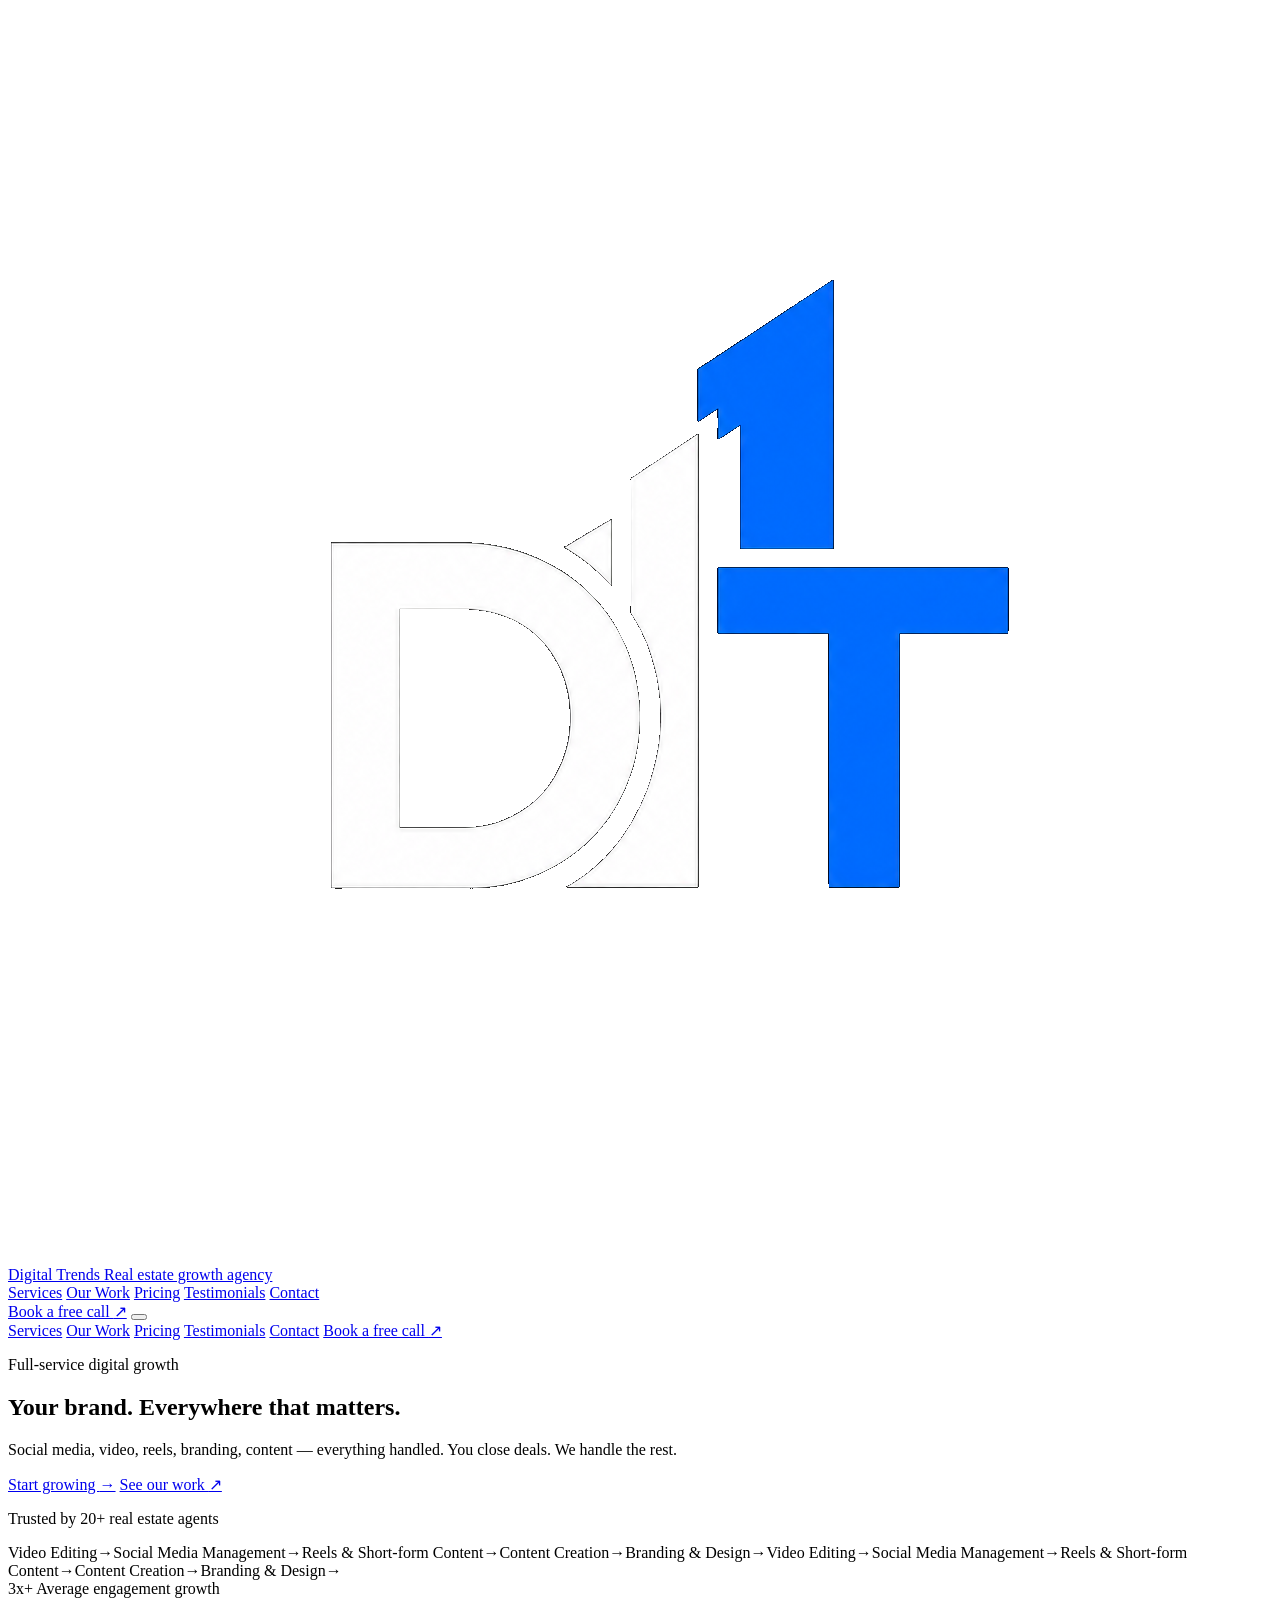
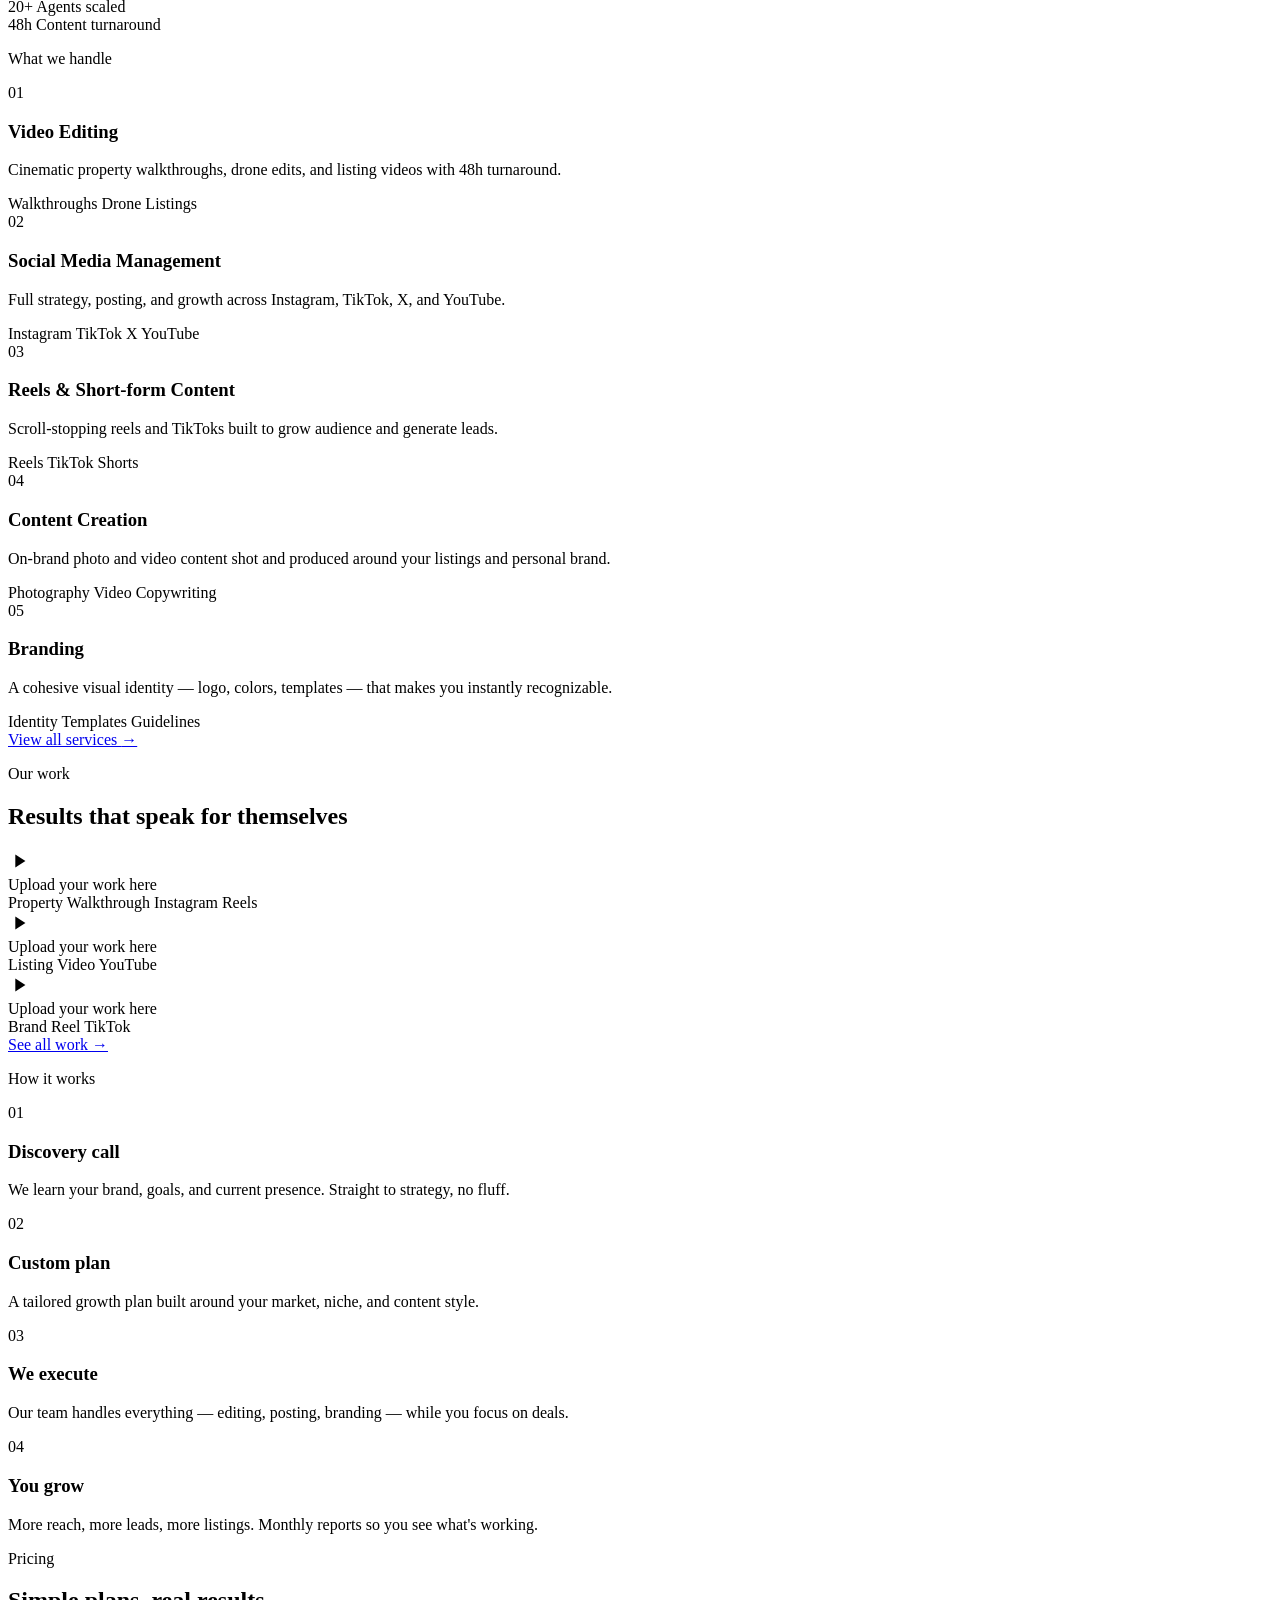
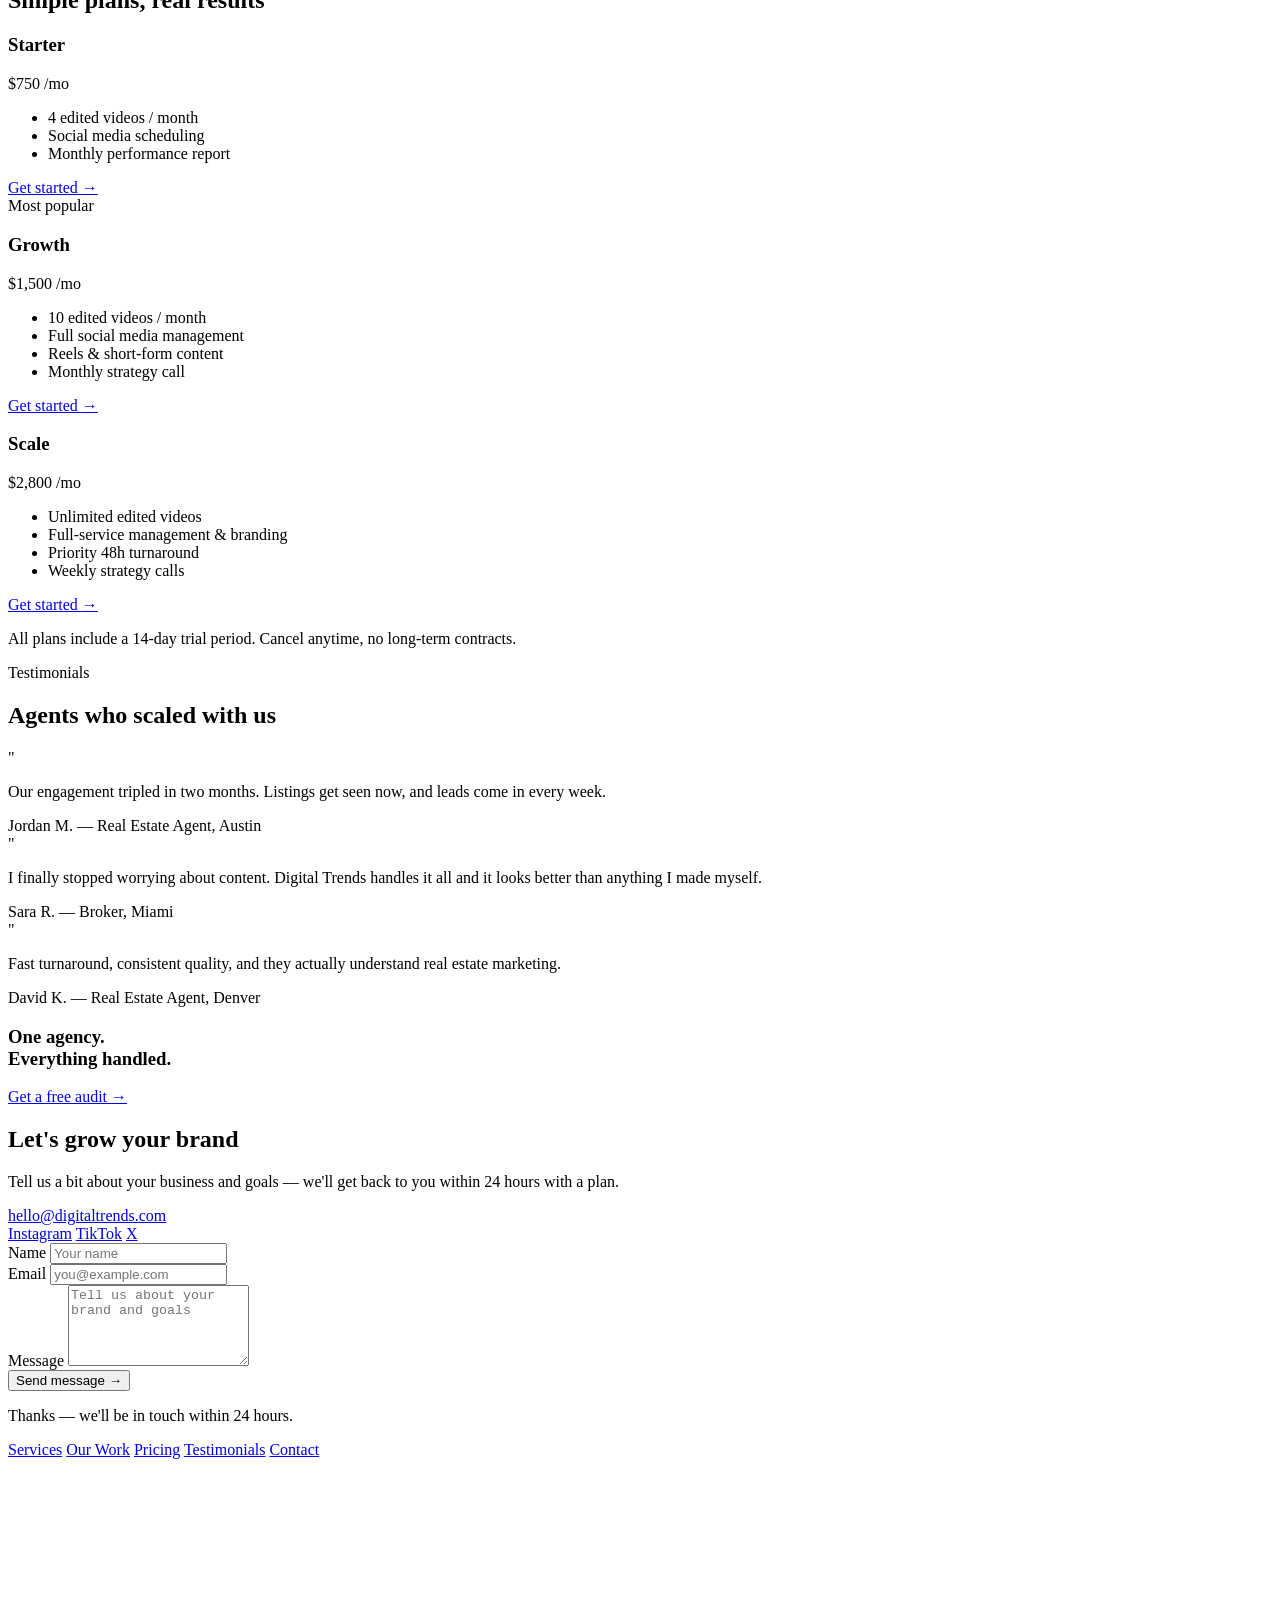
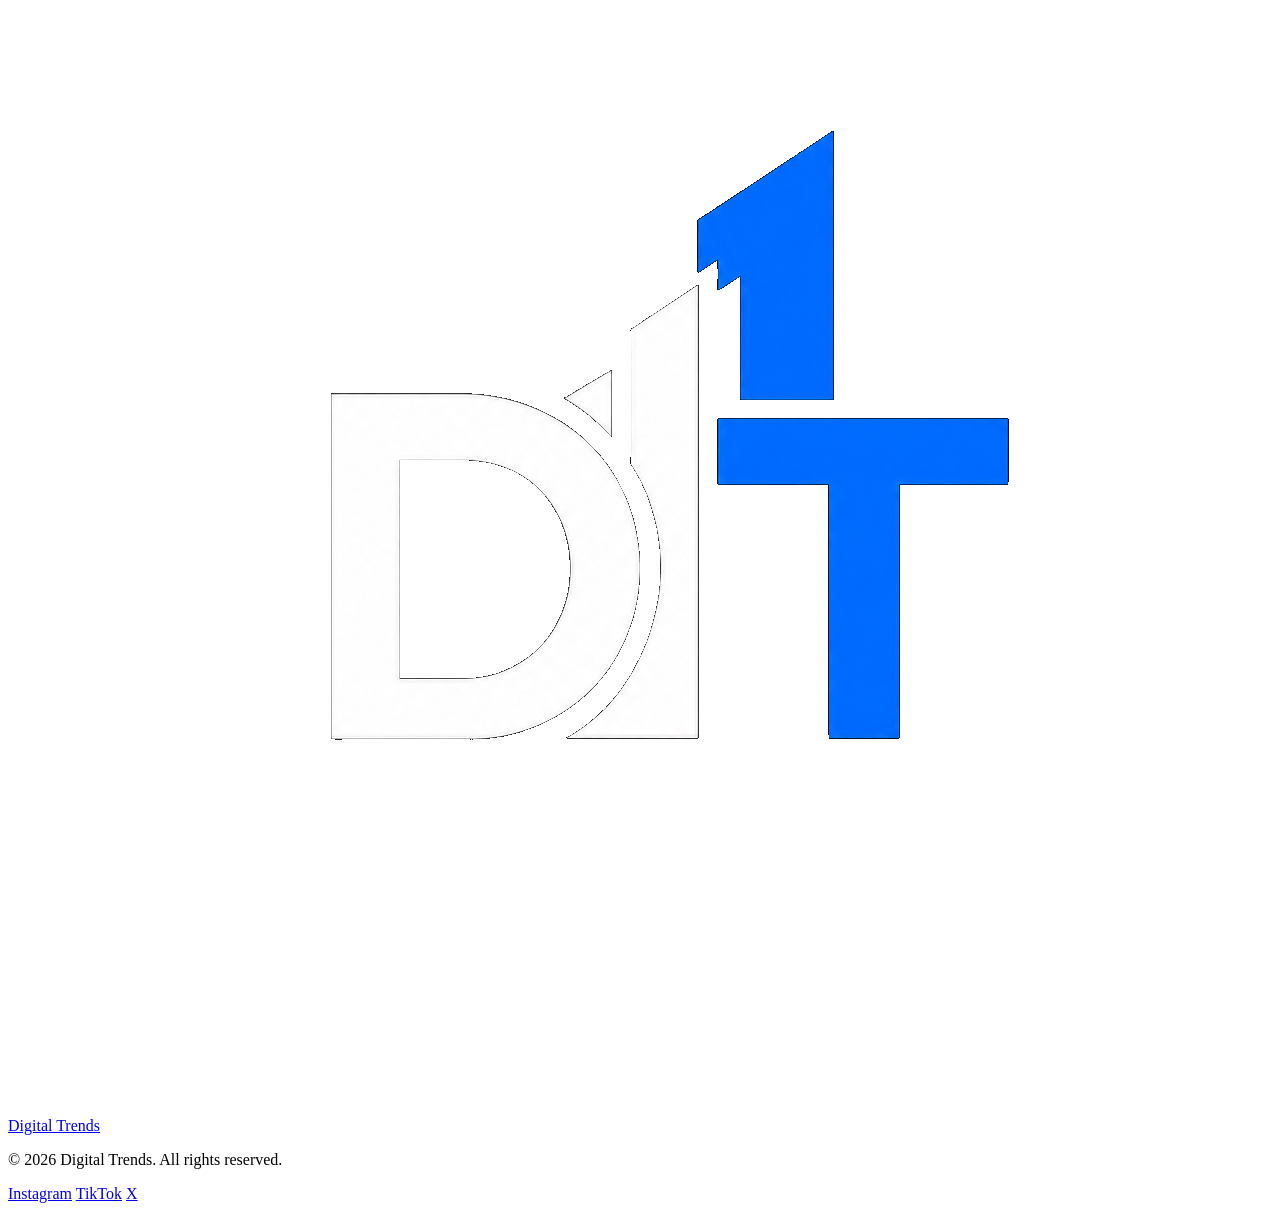
==== commit 1e63ff28: "Add files via upload" ====
--- a/index.html
+++ b/index.html
@@ -5,6 +5,7 @@
 <meta name="viewport" content="width=device-width, initial-scale=1.0">
 <title>Digital Trends — Real Estate Growth Agency</title>
 <meta name="description" content="Digital Trends is a full-service digital marketing agency exclusively for real estate agents. Video editing, social media management, reels, content creation, and branding.">
+<link rel="icon" type="image/png" href="/logo-transparent.png">
 <link rel="preconnect" href="https://fonts.googleapis.com">
 <link rel="preconnect" href="https://fonts.gstatic.com" crossorigin>
 <link href="https://fonts.googleapis.com/css2?family=Inter:wght@300;400;500;600;700&display=swap" rel="stylesheet">
@@ -16,28 +17,31 @@
 <header class="navbar" id="navbar">
   <div class="nav-inner">
     <a href="/" class="logo">
-      <span class="logo-text">Digital Trends</span>
-      <span class="logo-sub">Real estate growth agency</span>
+      <img src="/logo-transparent.png" alt="Digital Trends logo" class="logo-mark">
+      <span class="logo-text-group">
+        <span class="logo-text">Digital Trends</span>
+        <span class="logo-sub">Real estate growth agency</span>
+      </span>
     </a>
     <nav class="nav-links">
-      <a href="/services">Services</a>
-      <a href="/our-work">Our Work</a>
-      <a href="/pricing">Pricing</a>
-      <a href="/testimonials">Testimonials</a>
-      <a href="/contact">Contact</a>
+      <a href="#services">Services</a>
+      <a href="#work">Our Work</a>
+      <a href="#pricing">Pricing</a>
+      <a href="#testimonials">Testimonials</a>
+      <a href="#contact">Contact</a>
     </nav>
-    <a href="/contact" class="btn btn-outline nav-cta">Book a free call <span class="arrow">↗</span></a>
+    <a href="#contact" class="btn btn-outline nav-cta">Book a free call <span class="arrow">↗</span></a>
     <button class="menu-toggle" id="menuToggle" aria-label="Toggle menu">
       <span></span><span></span><span></span>
     </button>
   </div>
   <div class="mobile-menu" id="mobileMenu">
-    <a href="/services">Services</a>
-    <a href="/our-work">Our Work</a>
-    <a href="/pricing">Pricing</a>
-    <a href="/testimonials">Testimonials</a>
-    <a href="/contact">Contact</a>
-    <a href="/contact" class="btn btn-outline">Book a free call <span class="arrow">↗</span></a>
+    <a href="#services">Services</a>
+    <a href="#work">Our Work</a>
+    <a href="#pricing">Pricing</a>
+    <a href="#testimonials">Testimonials</a>
+    <a href="#contact">Contact</a>
+    <a href="#contact" class="btn btn-outline">Book a free call <span class="arrow">↗</span></a>
   </div>
 </header>
 
@@ -52,8 +56,8 @@
     </h1>
     <p class="hero-sub reveal">Social media, video, reels, branding, content — everything handled. You close deals. We handle the rest.</p>
     <div class="hero-actions reveal">
-      <a href="/contact" class="btn btn-solid">Start growing <span class="arrow">→</span></a>
-      <a href="/our-work" class="btn btn-ghost">See our work <span class="arrow">↗</span></a>
+      <a href="#contact" class="btn btn-solid">Start growing <span class="arrow">→</span></a>
+      <a href="#work" class="btn btn-ghost">See our work <span class="arrow">↗</span></a>
     </div>
     <p class="hero-proof reveal">Trusted by 20+ real estate agents</p>
   </div>
@@ -119,6 +123,28 @@
           <span class="chip">Reels</span>
           <span class="chip">TikTok</span>
           <span class="chip">Shorts</span>
+        </div>
+      </div>
+
+      <div class="card service-card reveal">
+        <span class="service-num">04</span>
+        <h3>Content Creation</h3>
+        <p>On-brand photo and video content shot and produced around your listings and personal brand.</p>
+        <div class="chips">
+          <span class="chip">Photography</span>
+          <span class="chip">Video</span>
+          <span class="chip">Copywriting</span>
+        </div>
+      </div>
+
+      <div class="card service-card reveal">
+        <span class="service-num">05</span>
+        <h3>Branding</h3>
+        <p>A cohesive visual identity — logo, colors, templates — that makes you instantly recognizable.</p>
+        <div class="chips">
+          <span class="chip">Identity</span>
+          <span class="chip">Templates</span>
+          <span class="chip">Guidelines</span>
         </div>
       </div>
 
@@ -212,27 +238,148 @@
   </div>
 </section>
 
+<!-- PRICING -->
+<section class="section" id="pricing">
+  <div class="section-inner">
+    <p class="section-label">Pricing<span class="label-line"></span></p>
+    <h2 class="section-headline reveal">Simple plans, real results</h2>
+
+    <div class="pricing-grid">
+      <div class="price-card reveal">
+        <h3>Starter</h3>
+        <div class="price">
+          <span class="price-amount">$750</span>
+          <span class="price-period">/mo</span>
+        </div>
+        <ul class="price-features">
+          <li>4 edited videos / month</li>
+          <li>Social media scheduling</li>
+          <li>Monthly performance report</li>
+        </ul>
+        <a href="#contact" class="btn btn-outline price-btn">Get started <span class="arrow">→</span></a>
+      </div>
+
+      <div class="price-card price-card-highlight reveal">
+        <span class="badge">Most popular</span>
+        <h3>Growth</h3>
+        <div class="price">
+          <span class="price-amount">$1,500</span>
+          <span class="price-period">/mo</span>
+        </div>
+        <ul class="price-features">
+          <li>10 edited videos / month</li>
+          <li>Full social media management</li>
+          <li>Reels &amp; short-form content</li>
+          <li>Monthly strategy call</li>
+        </ul>
+        <a href="#contact" class="btn btn-solid price-btn">Get started <span class="arrow">→</span></a>
+      </div>
+
+      <div class="price-card reveal">
+        <h3>Scale</h3>
+        <div class="price">
+          <span class="price-amount">$2,800</span>
+          <span class="price-period">/mo</span>
+        </div>
+        <ul class="price-features">
+          <li>Unlimited edited videos</li>
+          <li>Full-service management &amp; branding</li>
+          <li>Priority 48h turnaround</li>
+          <li>Weekly strategy calls</li>
+        </ul>
+        <a href="#contact" class="btn btn-outline price-btn">Get started <span class="arrow">→</span></a>
+      </div>
+    </div>
+
+    <p class="pricing-note">All plans include a 14-day trial period. Cancel anytime, no long-term contracts.</p>
+  </div>
+</section>
+
+<!-- TESTIMONIALS -->
+<section class="section" id="testimonials">
+  <div class="section-inner">
+    <p class="section-label">Testimonials<span class="label-line"></span></p>
+    <h2 class="section-headline reveal">Agents who scaled with us</h2>
+
+    <div class="testimonial-grid">
+      <div class="testimonial-card reveal">
+        <span class="quote-mark">"</span>
+        <p class="testimonial-text">Our engagement tripled in two months. Listings get seen now, and leads come in every week.</p>
+        <span class="testimonial-name">Jordan M. — Real Estate Agent, Austin</span>
+      </div>
+
+      <div class="testimonial-card reveal">
+        <span class="quote-mark">"</span>
+        <p class="testimonial-text">I finally stopped worrying about content. Digital Trends handles it all and it looks better than anything I made myself.</p>
+        <span class="testimonial-name">Sara R. — Broker, Miami</span>
+      </div>
+
+      <div class="testimonial-card reveal">
+        <span class="quote-mark">"</span>
+        <p class="testimonial-text">Fast turnaround, consistent quality, and they actually understand real estate marketing.</p>
+        <span class="testimonial-name">David K. — Real Estate Agent, Denver</span>
+      </div>
+    </div>
+  </div>
+</section>
+
 <!-- CLOSING CTA -->
 <section class="section closing-cta-section">
   <div class="section-inner">
     <div class="card cta-card cta-card-standalone reveal">
       <h3>One agency.<br>Everything handled.</h3>
-      <a href="/contact" class="btn btn-solid">Get a free audit <span class="arrow">→</span></a>
-    </div>
+      <a href="#contact" class="btn btn-solid">Get a free audit <span class="arrow">→</span></a>
+    </div>
+  </div>
+</section>
+
+<!-- CONTACT -->
+<section class="contact-section" id="contact">
+  <div class="contact-inner">
+    <div>
+      <h2 class="contact-headline reveal">Let's grow your brand</h2>
+      <p class="contact-sub reveal">Tell us a bit about your business and goals — we'll get back to you within 24 hours with a plan.</p>
+      <div class="contact-details reveal">
+        <a href="mailto:hello@digitaltrends.com" class="contact-email">hello@digitaltrends.com</a>
+        <div class="contact-socials">
+          <a href="#" target="_blank" rel="noopener">Instagram</a>
+          <a href="#" target="_blank" rel="noopener">TikTok</a>
+          <a href="#" target="_blank" rel="noopener">X</a>
+        </div>
+      </div>
+    </div>
+
+    <form class="contact-form reveal" id="contactForm">
+      <div class="form-group">
+        <label for="name">Name</label>
+        <input type="text" id="name" name="name" placeholder="Your name" required>
+      </div>
+      <div class="form-group">
+        <label for="email">Email</label>
+        <input type="email" id="email" name="email" placeholder="you@example.com" required>
+      </div>
+      <div class="form-group">
+        <label for="message">Message</label>
+        <textarea id="message" name="message" rows="5" placeholder="Tell us about your brand and goals" required></textarea>
+      </div>
+      <button type="submit" class="btn btn-solid form-submit">Send message <span class="arrow">→</span></button>
+      <p class="form-success" id="formSuccess">Thanks — we'll be in touch within 24 hours.</p>
+    </form>
   </div>
 </section>
 
 <!-- FOOTER -->
 <footer class="footer">
   <div class="footer-links">
-    <a href="/services">Services</a>
-    <a href="/our-work">Our Work</a>
-    <a href="/pricing">Pricing</a>
-    <a href="/testimonials">Testimonials</a>
-    <a href="/contact">Contact</a>
+    <a href="#services">Services</a>
+    <a href="#work">Our Work</a>
+    <a href="#pricing">Pricing</a>
+    <a href="#testimonials">Testimonials</a>
+    <a href="#contact">Contact</a>
   </div>
   <div class="footer-inner">
     <a href="/" class="logo footer-logo">
+      <img src="/logo-transparent.png" alt="Digital Trends logo" class="logo-mark">
       <span class="logo-text">Digital Trends</span>
     </a>
     <p class="footer-copy">&copy; 2026 Digital Trends. All rights reserved.</p>
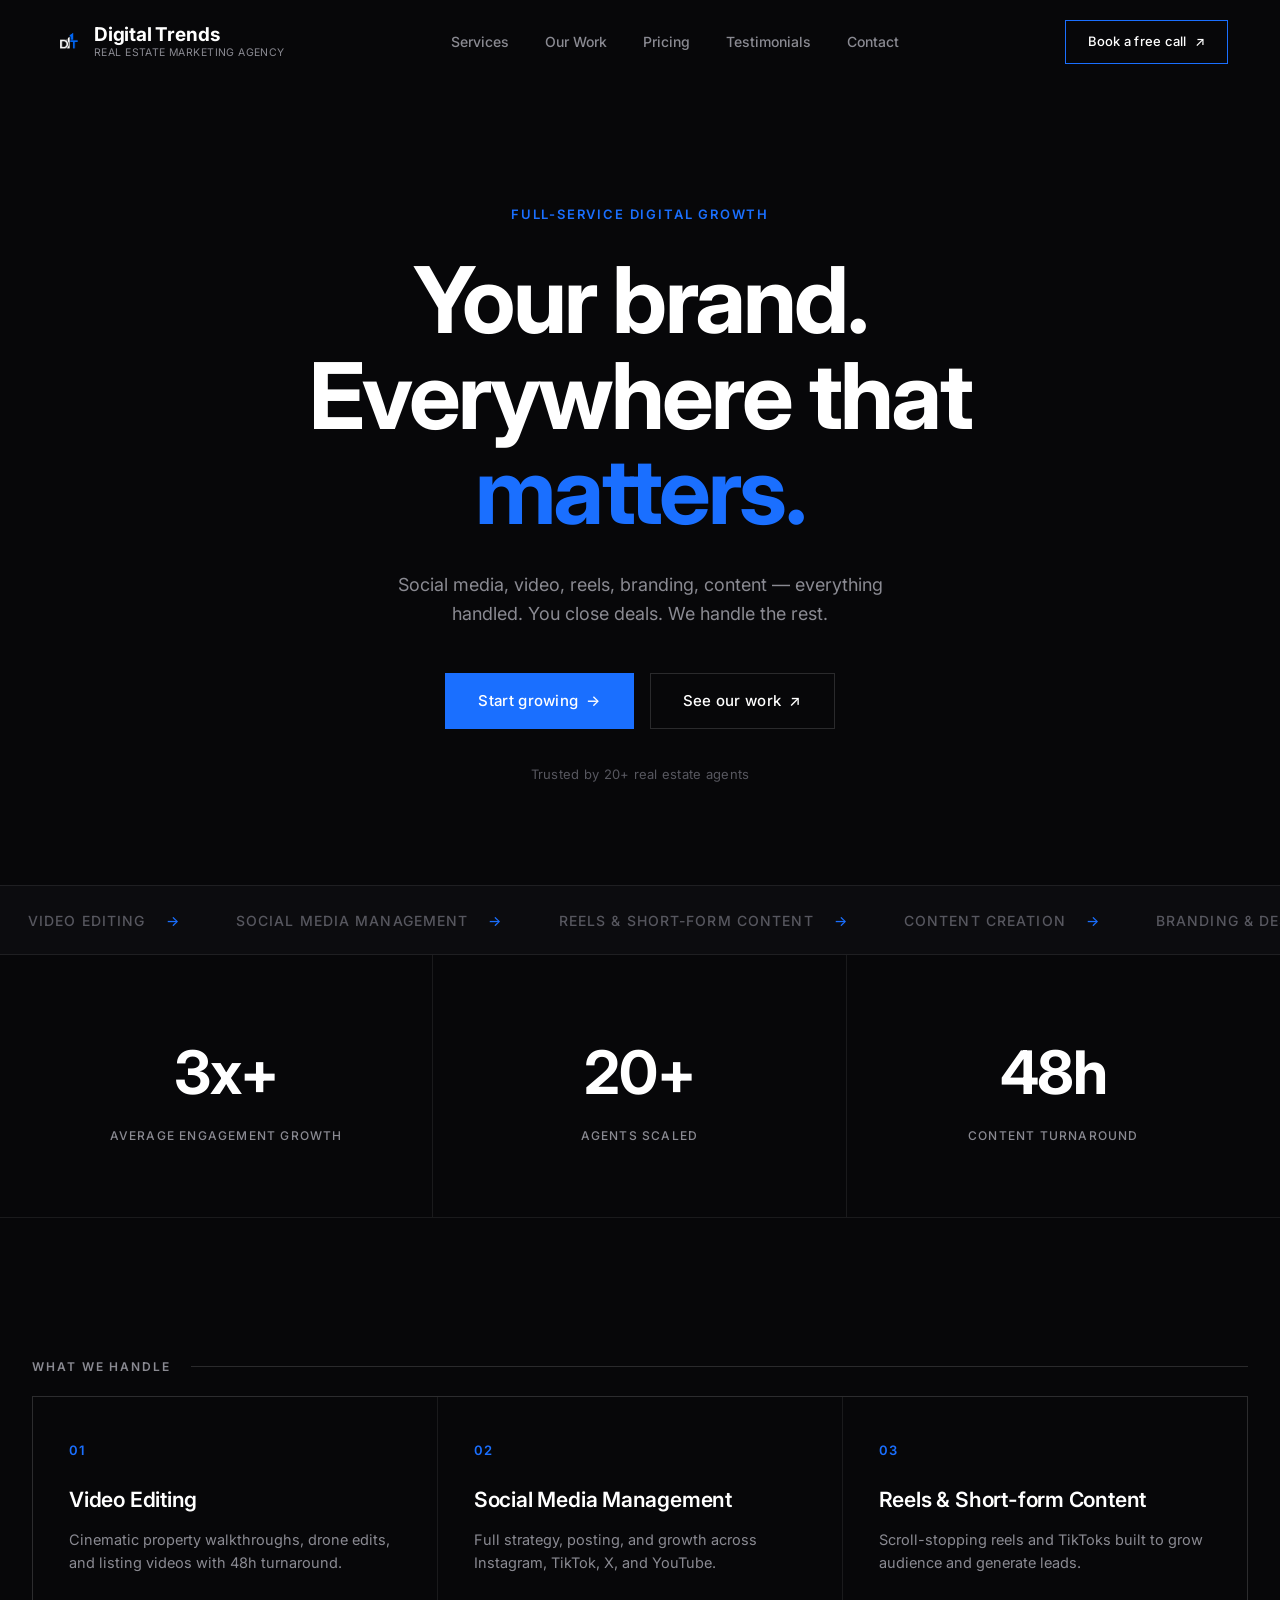
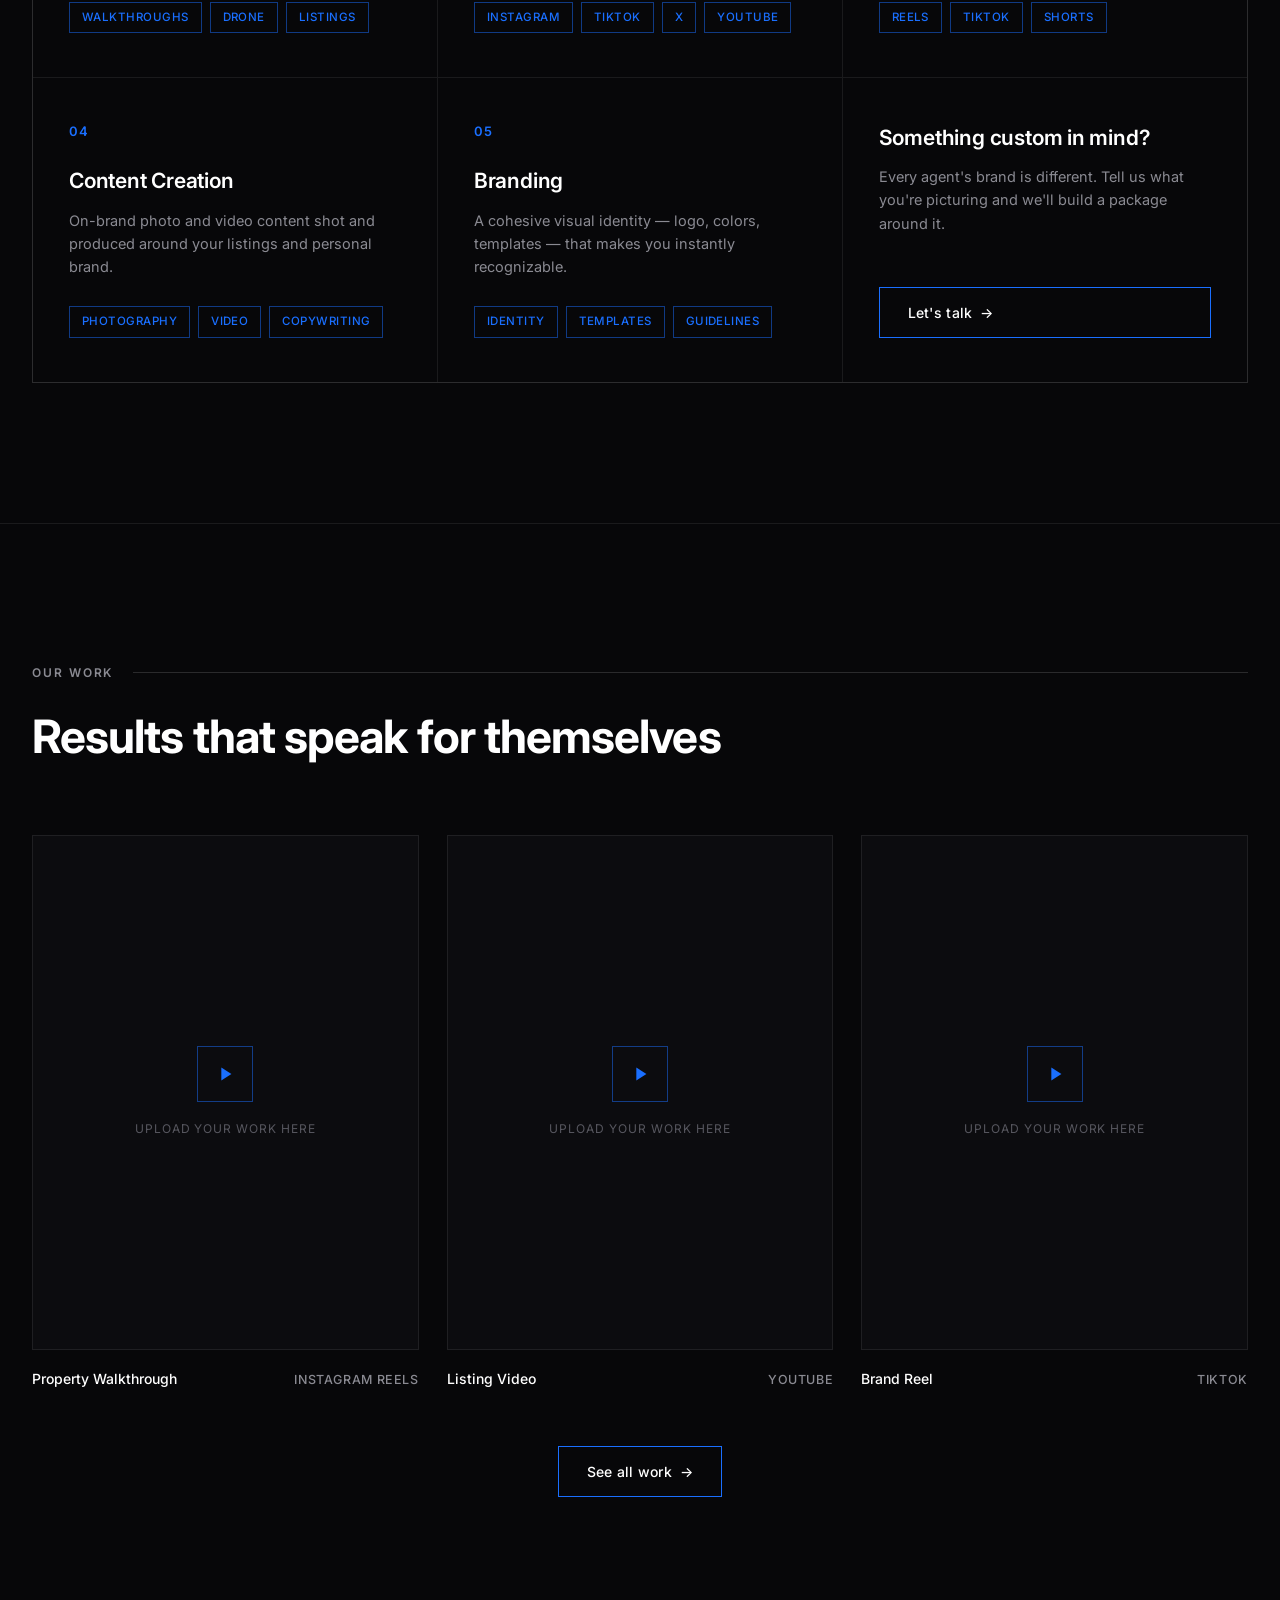
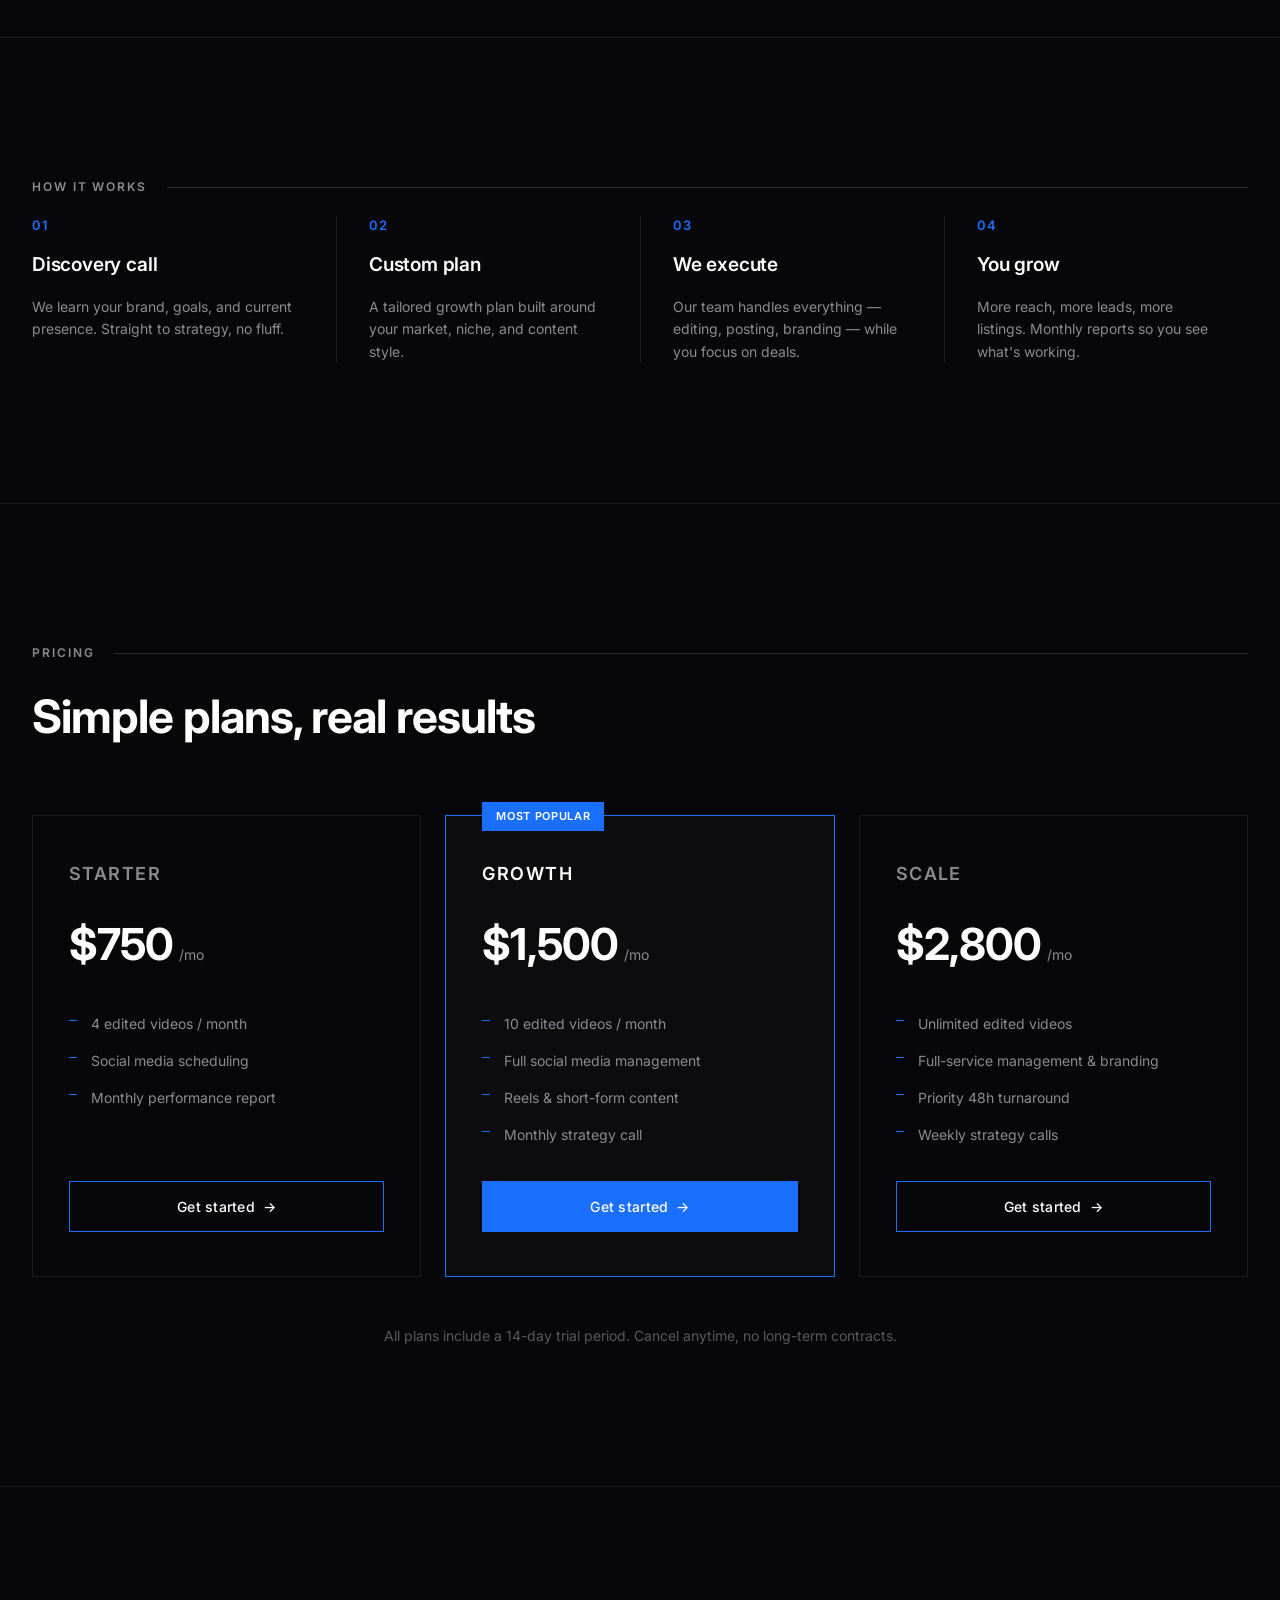
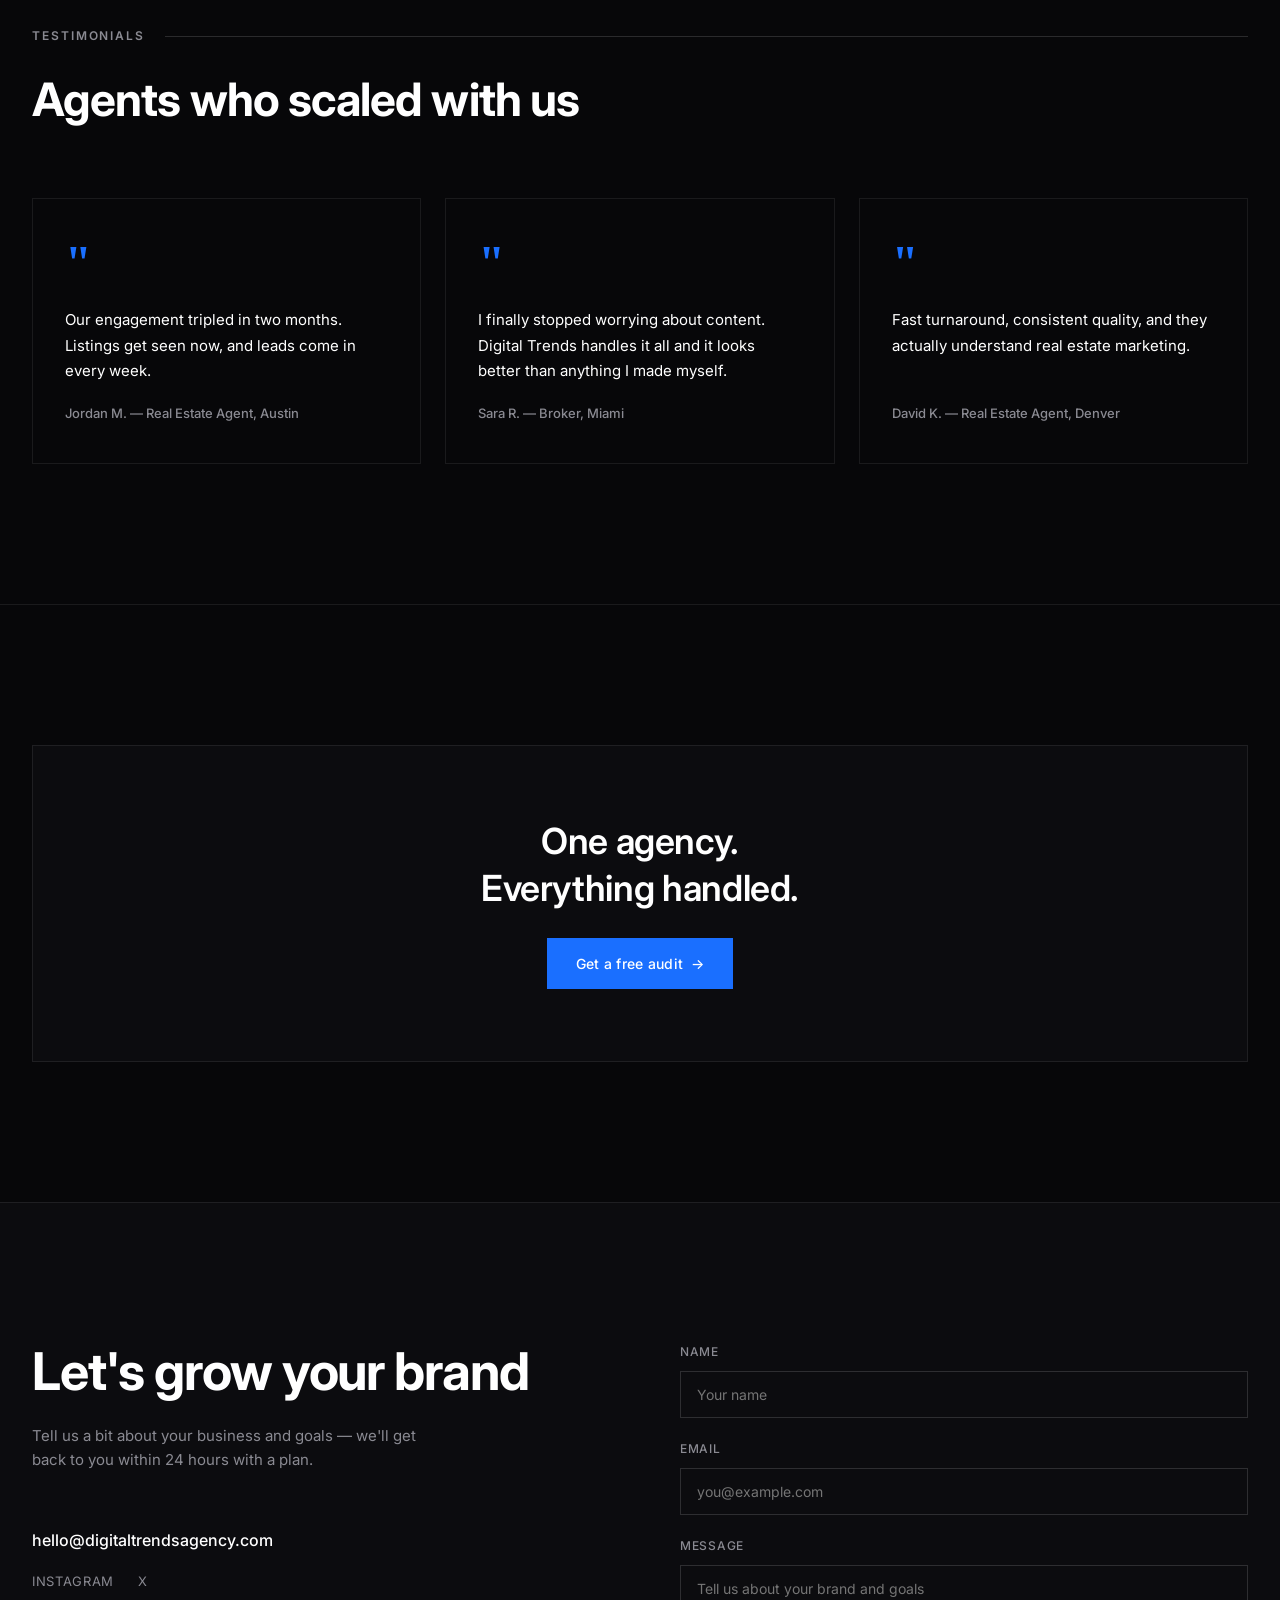
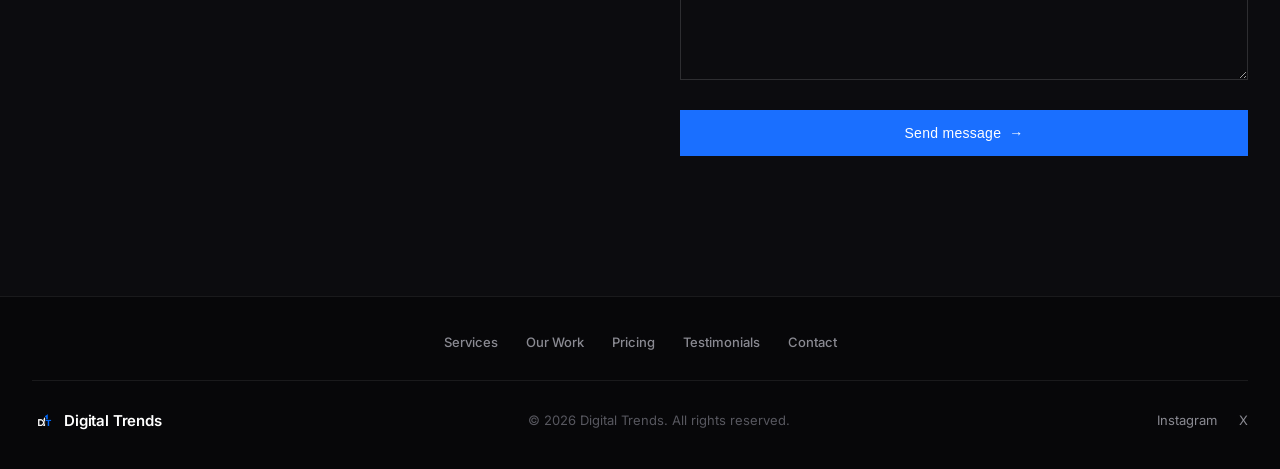
==== commit 4ceec671: "Add files via upload" ====
--- a/index.html
+++ b/index.html
@@ -3,7 +3,7 @@
 <head>
 <meta charset="UTF-8">
 <meta name="viewport" content="width=device-width, initial-scale=1.0">
-<title>Digital Trends — Real Estate Growth Agency</title>
+<title>Digital Trends — Real Estate Marketing Agency</title>
 <meta name="description" content="Digital Trends is a full-service digital marketing agency exclusively for real estate agents. Video editing, social media management, reels, content creation, and branding.">
 <link rel="icon" type="image/png" href="/logo-transparent.png">
 <link rel="preconnect" href="https://fonts.googleapis.com">
@@ -20,7 +20,7 @@
       <img src="/logo-transparent.png" alt="Digital Trends logo" class="logo-mark">
       <span class="logo-text-group">
         <span class="logo-text">Digital Trends</span>
-        <span class="logo-sub">Real estate growth agency</span>
+        <span class="logo-sub">Real estate marketing agency</span>
       </span>
     </a>
     <nav class="nav-links">
@@ -148,9 +148,12 @@
         </div>
       </div>
 
-    </div>
-    <div class="work-cta reveal">
-      <a href="/services" class="btn btn-outline">View all services <span class="arrow">→</span></a>
+      <div class="card service-card reveal">
+        <h3>Something custom in mind?</h3>
+        <p>Every agent's brand is different. Tell us what you're picturing and we'll build a package around it.</p>
+        <a href="#contact" class="btn btn-outline" style="margin-top: 24px;">Let's talk <span class="arrow">→</span></a>
+      </div>
+
     </div>
   </div>
 </section>
@@ -340,16 +343,17 @@
       <h2 class="contact-headline reveal">Let's grow your brand</h2>
       <p class="contact-sub reveal">Tell us a bit about your business and goals — we'll get back to you within 24 hours with a plan.</p>
       <div class="contact-details reveal">
-        <a href="mailto:hello@digitaltrends.com" class="contact-email">hello@digitaltrends.com</a>
+        <a href="mailto:hello@digitaltrendsagency.com" class="contact-email">hello@digitaltrendsagency.com</a>
         <div class="contact-socials">
-          <a href="#" target="_blank" rel="noopener">Instagram</a>
-          <a href="#" target="_blank" rel="noopener">TikTok</a>
-          <a href="#" target="_blank" rel="noopener">X</a>
-        </div>
-      </div>
-    </div>
-
-    <form class="contact-form reveal" id="contactForm">
+          <a href="https://www.instagram.com/real.estatetrends/" target="_blank" rel="noopener">Instagram</a>
+          <a href="https://x.com/Digitalltrends" target="_blank" rel="noopener">X</a>
+        </div>
+      </div>
+    </div>
+
+    <form class="contact-form reveal" id="contactForm" action="https://api.web3forms.com/submit" method="POST">
+      <input type="hidden" name="access_key" value="a8a36adf-90d2-4262-8028-064862162bb4">
+      <input type="hidden" name="subject" value="New message from Digital Trends website">
       <div class="form-group">
         <label for="name">Name</label>
         <input type="text" id="name" name="name" placeholder="Your name" required>
@@ -384,9 +388,8 @@
     </a>
     <p class="footer-copy">&copy; 2026 Digital Trends. All rights reserved.</p>
     <div class="footer-socials">
-      <a href="#" target="_blank" rel="noopener">Instagram</a>
-      <a href="#" target="_blank" rel="noopener">TikTok</a>
-      <a href="#" target="_blank" rel="noopener">X</a>
+      <a href="https://www.instagram.com/real.estatetrends/" target="_blank" rel="noopener">Instagram</a>
+      <a href="https://x.com/Digitalltrends" target="_blank" rel="noopener">X</a>
     </div>
   </div>
 </footer>
--- a/styles.css
+++ b/styles.css
@@ -0,0 +1,1041 @@
+/* ==========================================================================
+   Digital Trends — Luxury dark theme
+   ========================================================================== */
+
+:root {
+  --bg: #070709;
+  --bg-alt: #0c0c0f;
+  --blue: #1a6fff;
+  --white: #ffffff;
+  --muted: #8a8a92;
+  --muted-dim: #57575f;
+  --border: rgba(255, 255, 255, 0.08);
+  --border-strong: rgba(255, 255, 255, 0.14);
+  --border-blue: rgba(26, 111, 255, 0.5);
+  --max-width: 1240px;
+  --section-pad: 140px;
+}
+
+* {
+  margin: 0;
+  padding: 0;
+  box-sizing: border-box;
+}
+
+html {
+  scroll-behavior: smooth;
+  scroll-padding-top: 90px;
+}
+
+body {
+  background: var(--bg);
+  color: var(--white);
+  font-family: 'Inter', -apple-system, BlinkMacSystemFont, sans-serif;
+  font-weight: 400;
+  line-height: 1.5;
+  -webkit-font-smoothing: antialiased;
+  overflow-x: hidden;
+}
+
+img, svg { display: block; max-width: 100%; }
+
+a {
+  color: inherit;
+  text-decoration: none;
+}
+
+ul { list-style: none; }
+
+.accent { color: var(--blue); }
+
+/* ---- Reveal on scroll ---- */
+.reveal {
+  opacity: 0;
+  transform: translateY(24px);
+  transition: opacity 0.8s cubic-bezier(0.16, 1, 0.3, 1), transform 0.8s cubic-bezier(0.16, 1, 0.3, 1);
+}
+.reveal.in-view {
+  opacity: 1;
+  transform: translateY(0);
+}
+
+/* ---- Buttons ---- */
+.btn {
+  display: inline-flex;
+  align-items: center;
+  gap: 8px;
+  padding: 14px 28px;
+  font-size: 14px;
+  font-weight: 500;
+  letter-spacing: 0.02em;
+  border: 0.5px solid transparent;
+  cursor: pointer;
+  transition: all 0.25s ease;
+  white-space: nowrap;
+}
+
+.btn .arrow {
+  transition: transform 0.25s ease;
+  display: inline-block;
+}
+.btn:hover .arrow {
+  transform: translate(3px, -2px);
+}
+
+.btn-solid {
+  background: var(--blue);
+  color: var(--white);
+  border-color: var(--blue);
+}
+.btn-solid:hover {
+  background: #0d5ce0;
+  border-color: #0d5ce0;
+}
+
+.btn-outline {
+  background: transparent;
+  color: var(--white);
+  border-color: var(--blue);
+}
+.btn-outline:hover {
+  background: var(--blue);
+  color: var(--white);
+}
+
+.btn-ghost {
+  background: transparent;
+  color: var(--white);
+  border-color: var(--border-strong);
+}
+.btn-ghost:hover {
+  border-color: var(--white);
+}
+
+/* ==========================================================================
+   Navbar
+   ========================================================================== */
+
+.navbar {
+  position: sticky;
+  top: 0;
+  z-index: 1000;
+  width: 100%;
+  border-bottom: 0.5px solid transparent;
+  transition: border-color 0.3s ease, background 0.3s ease, backdrop-filter 0.3s ease;
+}
+
+.navbar.scrolled {
+  background: rgba(7, 7, 9, 0.72);
+  backdrop-filter: blur(14px);
+  -webkit-backdrop-filter: blur(14px);
+  border-bottom-color: var(--border);
+}
+
+.nav-inner {
+  max-width: var(--max-width);
+  margin: 0 auto;
+  padding: 20px 32px;
+  display: flex;
+  align-items: center;
+  justify-content: space-between;
+  gap: 24px;
+}
+
+.logo {
+  display: flex;
+  flex-direction: column;
+  gap: 2px;
+  line-height: 1.1;
+}
+
+.logo-text {
+  font-size: 19px;
+  font-weight: 700;
+  letter-spacing: -0.01em;
+}
+
+.logo-sub {
+  font-size: 10.5px;
+  font-weight: 400;
+  color: var(--muted);
+  letter-spacing: 0.04em;
+  text-transform: uppercase;
+}
+
+.nav-links {
+  display: flex;
+  align-items: center;
+  gap: 36px;
+  margin: 0 auto;
+}
+
+.nav-links a {
+  font-size: 14px;
+  font-weight: 500;
+  color: var(--muted);
+  transition: color 0.2s ease;
+  position: relative;
+}
+
+.nav-links a:hover {
+  color: var(--white);
+}
+
+.nav-links a.active,
+.mobile-menu a.active {
+  color: var(--blue);
+}
+
+.nav-cta {
+  padding: 11px 22px;
+  font-size: 13px;
+  flex-shrink: 0;
+}
+
+.menu-toggle {
+  display: none;
+  flex-direction: column;
+  gap: 5px;
+  background: none;
+  border: none;
+  cursor: pointer;
+  padding: 6px;
+}
+.menu-toggle span {
+  width: 22px;
+  height: 1px;
+  background: var(--white);
+  transition: all 0.25s ease;
+}
+
+.mobile-menu {
+  display: none;
+  flex-direction: column;
+  gap: 0;
+  padding: 0 32px;
+  max-height: 0;
+  overflow: hidden;
+  transition: max-height 0.35s ease, padding 0.35s ease;
+  background: rgba(7, 7, 9, 0.98);
+  border-bottom: 0.5px solid var(--border);
+}
+.mobile-menu.open {
+  max-height: 420px;
+  padding: 12px 32px 28px;
+}
+.mobile-menu a {
+  padding: 14px 0;
+  border-bottom: 0.5px solid var(--border);
+  font-size: 15px;
+  font-weight: 500;
+  color: var(--white);
+}
+.mobile-menu .btn {
+  margin-top: 20px;
+  justify-content: center;
+  border-bottom: none;
+}
+
+/* ==========================================================================
+   Hero
+   ========================================================================== */
+
+.hero {
+  padding: 120px 32px 100px;
+  display: flex;
+  justify-content: center;
+}
+
+.hero-inner {
+  max-width: 880px;
+  width: 100%;
+  text-align: center;
+  display: flex;
+  flex-direction: column;
+  align-items: center;
+}
+
+.eyebrow {
+  font-size: 13px;
+  font-weight: 600;
+  color: var(--blue);
+  text-transform: uppercase;
+  letter-spacing: 0.14em;
+  margin-bottom: 28px;
+}
+
+.hero-headline {
+  font-size: clamp(44px, 8vw, 92px);
+  font-weight: 700;
+  letter-spacing: -0.03em;
+  line-height: 1.04;
+  display: flex;
+  flex-direction: column;
+}
+
+.hero-sub {
+  margin-top: 32px;
+  max-width: 560px;
+  font-size: 18px;
+  font-weight: 400;
+  color: var(--muted);
+  line-height: 1.6;
+}
+
+.hero-actions {
+  margin-top: 44px;
+  display: flex;
+  gap: 16px;
+  flex-wrap: wrap;
+  justify-content: center;
+}
+
+.hero-actions .btn {
+  padding: 16px 32px;
+  font-size: 15px;
+}
+
+.hero-proof {
+  margin-top: 36px;
+  font-size: 13px;
+  color: var(--muted-dim);
+  letter-spacing: 0.02em;
+}
+
+/* ==========================================================================
+   Ticker
+   ========================================================================== */
+
+.ticker-bar {
+  border-top: 0.5px solid var(--border);
+  border-bottom: 0.5px solid var(--border);
+  background: var(--bg-alt);
+  overflow: hidden;
+  padding: 22px 0;
+  white-space: nowrap;
+}
+
+.ticker-track {
+  display: inline-flex;
+  align-items: center;
+  animation: ticker-scroll 32s linear infinite;
+  will-change: transform;
+}
+
+.ticker-track:hover {
+  animation-play-state: paused;
+}
+
+.ticker-item {
+  display: inline-flex;
+  align-items: center;
+  gap: 20px;
+  padding: 0 28px;
+  font-size: 14px;
+  font-weight: 500;
+  color: var(--muted-dim);
+  text-transform: uppercase;
+  letter-spacing: 0.08em;
+}
+
+.ticker-item .ticker-arrow {
+  color: var(--blue);
+  font-size: 14px;
+}
+
+@keyframes ticker-scroll {
+  0% { transform: translateX(0); }
+  100% { transform: translateX(-50%); }
+}
+
+/* ==========================================================================
+   Stats
+   ========================================================================== */
+
+.stats {
+  display: grid;
+  grid-template-columns: repeat(3, 1fr);
+  max-width: var(--max-width);
+  margin: 0 auto;
+}
+
+.stat-item {
+  padding: 72px 32px;
+  text-align: center;
+  border-right: 0.5px solid var(--border);
+  display: flex;
+  flex-direction: column;
+  gap: 10px;
+  align-items: center;
+}
+
+.stat-item:last-child {
+  border-right: none;
+}
+
+.stat-number {
+  font-size: clamp(40px, 5vw, 60px);
+  font-weight: 700;
+  letter-spacing: -0.02em;
+  color: var(--white);
+}
+
+.stat-label {
+  font-size: 12px;
+  font-weight: 500;
+  color: var(--muted);
+  text-transform: uppercase;
+  letter-spacing: 0.1em;
+}
+
+/* ==========================================================================
+   Sections (shared)
+   ========================================================================== */
+
+.section {
+  padding: var(--section-pad) 32px;
+  border-top: 0.5px solid var(--border);
+}
+
+.section-inner {
+  max-width: var(--max-width);
+  margin: 0 auto;
+}
+
+.section-label {
+  display: flex;
+  align-items: center;
+  gap: 20px;
+  font-size: 12px;
+  font-weight: 600;
+  color: var(--muted);
+  text-transform: uppercase;
+  letter-spacing: 0.16em;
+  margin-bottom: 20px;
+}
+
+.label-line {
+  flex: 1;
+  height: 0.5px;
+  background: var(--border-strong);
+}
+
+.section-headline {
+  font-size: clamp(30px, 4.5vw, 46px);
+  font-weight: 700;
+  letter-spacing: -0.02em;
+  max-width: 700px;
+  margin-bottom: 64px;
+}
+
+/* ==========================================================================
+   Services
+   ========================================================================== */
+
+.services-grid {
+  display: grid;
+  grid-template-columns: repeat(3, 1fr);
+  gap: 0.5px;
+  background: var(--border);
+  border: 0.5px solid var(--border);
+}
+
+.card {
+  background: var(--bg);
+  padding: 44px 36px;
+  transition: background 0.3s ease, box-shadow 0.3s ease;
+  position: relative;
+}
+
+.service-card {
+  display: flex;
+  flex-direction: column;
+}
+
+.service-card:hover {
+  background: var(--bg-alt);
+  box-shadow: inset 0 0 0 0.5px var(--border-blue);
+}
+
+.service-num {
+  font-size: 13px;
+  font-weight: 600;
+  color: var(--blue);
+  letter-spacing: 0.08em;
+  margin-bottom: 24px;
+}
+
+.service-card h3 {
+  font-size: 21px;
+  font-weight: 600;
+  letter-spacing: -0.01em;
+  margin-bottom: 12px;
+}
+
+.service-card p {
+  font-size: 14.5px;
+  color: var(--muted);
+  line-height: 1.6;
+  flex: 1;
+}
+
+.chips {
+  display: flex;
+  flex-wrap: wrap;
+  gap: 8px;
+  margin-top: 28px;
+}
+
+.chip {
+  font-size: 11.5px;
+  font-weight: 500;
+  color: var(--blue);
+  border: 0.5px solid var(--border-blue);
+  padding: 6px 12px;
+  text-transform: uppercase;
+  letter-spacing: 0.04em;
+}
+
+.cta-card {
+  background: var(--bg-alt);
+  display: flex;
+  flex-direction: column;
+  justify-content: center;
+  align-items: flex-start;
+  gap: 26px;
+}
+
+.cta-card h3 {
+  font-size: 24px;
+  font-weight: 600;
+  line-height: 1.3;
+  letter-spacing: -0.01em;
+}
+
+/* ---- Standalone closing CTA (home page, before footer) ---- */
+
+.cta-card-standalone {
+  align-items: center;
+  text-align: center;
+  padding: 72px 48px;
+  border: 0.5px solid var(--border);
+  transition: box-shadow 0.3s ease;
+}
+
+.cta-card-standalone:hover {
+  box-shadow: inset 0 0 0 0.5px var(--border-blue);
+}
+
+.cta-card-standalone h3 {
+  font-size: clamp(26px, 4vw, 36px);
+}
+
+/* ==========================================================================
+   Our Work
+   ========================================================================== */
+
+.work-grid {
+  display: grid;
+  grid-template-columns: repeat(3, 1fr);
+  gap: 28px;
+}
+
+.work-card {
+  display: flex;
+  flex-direction: column;
+  gap: 18px;
+}
+
+.work-thumb {
+  aspect-ratio: 9 / 12;
+  background: var(--bg-alt);
+  border: 0.5px solid var(--border);
+  display: flex;
+  flex-direction: column;
+  align-items: center;
+  justify-content: center;
+  gap: 18px;
+  transition: border-color 0.3s ease;
+  position: relative;
+}
+
+.work-card:hover .work-thumb {
+  border-color: var(--border-blue);
+}
+
+.play-btn {
+  width: 56px;
+  height: 56px;
+  border: 0.5px solid var(--border-blue);
+  display: flex;
+  align-items: center;
+  justify-content: center;
+  color: var(--blue);
+  transition: background 0.25s ease, color 0.25s ease;
+}
+
+.work-card:hover .play-btn {
+  background: var(--blue);
+  color: var(--white);
+}
+
+.work-upload-note {
+  font-size: 12px;
+  color: var(--muted-dim);
+  text-transform: uppercase;
+  letter-spacing: 0.08em;
+}
+
+.work-meta {
+  display: flex;
+  justify-content: space-between;
+  align-items: baseline;
+  font-size: 14px;
+  font-weight: 500;
+}
+
+.work-platform {
+  color: var(--muted);
+  font-size: 12.5px;
+  text-transform: uppercase;
+  letter-spacing: 0.05em;
+}
+
+.work-cta {
+  margin-top: 56px;
+  display: flex;
+  justify-content: center;
+}
+
+/* ==========================================================================
+   Pricing
+   ========================================================================== */
+
+.pricing-grid {
+  display: grid;
+  grid-template-columns: repeat(3, 1fr);
+  gap: 24px;
+  align-items: stretch;
+}
+
+.price-card {
+  border: 0.5px solid var(--border);
+  padding: 44px 36px;
+  display: flex;
+  flex-direction: column;
+  position: relative;
+  transition: border-color 0.3s ease;
+}
+
+.price-card:hover {
+  border-color: var(--border-strong);
+}
+
+.price-card h3 {
+  font-size: 18px;
+  font-weight: 600;
+  text-transform: uppercase;
+  letter-spacing: 0.08em;
+  color: var(--muted);
+  margin-bottom: 24px;
+}
+
+.price-card-highlight {
+  border-color: var(--blue);
+  background: var(--bg-alt);
+}
+
+.price-card-highlight h3 {
+  color: var(--white);
+}
+
+.badge {
+  position: absolute;
+  top: -14px;
+  left: 36px;
+  background: var(--blue);
+  color: var(--white);
+  font-size: 11px;
+  font-weight: 600;
+  letter-spacing: 0.06em;
+  text-transform: uppercase;
+  padding: 6px 14px;
+}
+
+.price {
+  display: flex;
+  align-items: baseline;
+  gap: 6px;
+  margin-bottom: 36px;
+}
+
+.price-amount {
+  font-size: 44px;
+  font-weight: 700;
+  letter-spacing: -0.02em;
+}
+
+.price-period {
+  font-size: 14px;
+  color: var(--muted);
+}
+
+.price-features {
+  display: flex;
+  flex-direction: column;
+  gap: 16px;
+  flex: 1;
+  margin-bottom: 36px;
+}
+
+.price-features li {
+  font-size: 14px;
+  color: var(--muted);
+  padding-left: 22px;
+  position: relative;
+  line-height: 1.5;
+}
+
+.price-features li::before {
+  content: '';
+  position: absolute;
+  left: 0;
+  top: 7px;
+  width: 8px;
+  height: 0.5px;
+  background: var(--blue);
+}
+
+.price-btn {
+  width: 100%;
+  justify-content: center;
+}
+
+.pricing-note {
+  margin-top: 48px;
+  text-align: center;
+  font-size: 14px;
+  color: var(--muted-dim);
+}
+
+/* ==========================================================================
+   Testimonials
+   ========================================================================== */
+
+.testimonial-grid {
+  display: grid;
+  grid-template-columns: repeat(3, 1fr);
+  gap: 24px;
+}
+
+.testimonial-card {
+  border: 0.5px solid var(--border);
+  padding: 40px 32px;
+  display: flex;
+  flex-direction: column;
+  gap: 20px;
+  transition: border-color 0.3s ease;
+}
+
+.testimonial-card:hover {
+  border-color: var(--border-strong);
+}
+
+.quote-mark {
+  font-size: 48px;
+  font-weight: 700;
+  color: var(--blue);
+  line-height: 1;
+  font-family: Georgia, serif;
+}
+
+.testimonial-text {
+  font-size: 15px;
+  line-height: 1.7;
+  color: var(--white);
+  flex: 1;
+}
+
+.testimonial-name {
+  font-size: 13px;
+  color: var(--muted);
+  font-weight: 500;
+}
+
+/* ==========================================================================
+   How it works
+   ========================================================================== */
+
+.steps-row {
+  display: grid;
+  grid-template-columns: repeat(4, 1fr);
+}
+
+.step {
+  padding: 0 32px;
+  border-left: 0.5px solid var(--border);
+  display: flex;
+  flex-direction: column;
+  gap: 16px;
+}
+
+.step:first-child {
+  padding-left: 0;
+  border-left: none;
+}
+
+.step-num {
+  font-size: 13px;
+  font-weight: 600;
+  color: var(--blue);
+  letter-spacing: 0.08em;
+}
+
+.step h3 {
+  font-size: 19px;
+  font-weight: 600;
+  letter-spacing: -0.01em;
+}
+
+.step p {
+  font-size: 14px;
+  color: var(--muted);
+  line-height: 1.6;
+}
+
+/* ==========================================================================
+   Contact
+   ========================================================================== */
+
+.contact-section {
+  border-top: 0.5px solid var(--border);
+  background: var(--bg-alt);
+  padding: var(--section-pad) 32px;
+}
+
+.contact-inner {
+  max-width: var(--max-width);
+  margin: 0 auto;
+  display: grid;
+  grid-template-columns: 1fr 1fr;
+  gap: 80px;
+  align-items: start;
+}
+
+.contact-headline {
+  font-size: clamp(32px, 5vw, 52px);
+  font-weight: 700;
+  letter-spacing: -0.02em;
+  line-height: 1.1;
+  margin-bottom: 24px;
+}
+
+.contact-sub {
+  font-size: 15px;
+  color: var(--muted);
+  line-height: 1.6;
+  max-width: 420px;
+  margin-bottom: 56px;
+}
+
+.contact-details {
+  display: flex;
+  flex-direction: column;
+  gap: 20px;
+}
+
+.contact-email {
+  font-size: 16px;
+  font-weight: 500;
+  color: var(--white);
+  transition: color 0.2s ease;
+}
+.contact-email:hover {
+  color: var(--blue);
+}
+
+.contact-socials {
+  display: flex;
+  gap: 24px;
+}
+
+.contact-socials a {
+  font-size: 13px;
+  color: var(--muted);
+  text-transform: uppercase;
+  letter-spacing: 0.05em;
+  transition: color 0.2s ease;
+}
+.contact-socials a:hover {
+  color: var(--blue);
+}
+
+.contact-form {
+  display: flex;
+  flex-direction: column;
+  gap: 22px;
+}
+
+.form-group {
+  display: flex;
+  flex-direction: column;
+  gap: 10px;
+}
+
+.form-group label {
+  font-size: 12px;
+  font-weight: 500;
+  color: var(--muted);
+  text-transform: uppercase;
+  letter-spacing: 0.06em;
+}
+
+.form-group input,
+.form-group textarea {
+  background: transparent;
+  border: 0.5px solid var(--border-strong);
+  color: var(--white);
+  padding: 14px 16px;
+  font-family: 'Inter', sans-serif;
+  font-size: 14px;
+  transition: border-color 0.2s ease;
+  resize: vertical;
+}
+
+.form-group input:focus,
+.form-group textarea:focus {
+  outline: none;
+  border-color: var(--blue);
+}
+
+.form-submit {
+  margin-top: 8px;
+  justify-content: center;
+}
+
+.form-success {
+  display: none;
+  font-size: 13px;
+  color: var(--blue);
+  margin-top: -6px;
+}
+.form-success.visible {
+  display: block;
+}
+
+/* ==========================================================================
+   Footer
+   ========================================================================== */
+
+.footer {
+  border-top: 0.5px solid var(--border);
+  padding: 36px 32px;
+}
+
+.footer-links {
+  max-width: var(--max-width);
+  margin: 0 auto;
+  display: flex;
+  justify-content: center;
+  gap: 28px;
+  flex-wrap: wrap;
+  padding-bottom: 28px;
+  margin-bottom: 28px;
+  border-bottom: 0.5px solid var(--border);
+}
+
+.footer-links a {
+  font-size: 13px;
+  font-weight: 500;
+  color: var(--muted);
+  transition: color 0.2s ease;
+}
+.footer-links a:hover {
+  color: var(--blue);
+}
+
+.footer-inner {
+  max-width: var(--max-width);
+  margin: 0 auto;
+  display: flex;
+  align-items: center;
+  justify-content: space-between;
+  gap: 20px;
+  flex-wrap: wrap;
+}
+
+.footer-logo .logo-text {
+  font-size: 15px;
+  font-weight: 600;
+}
+
+.footer-copy {
+  font-size: 13px;
+  color: var(--muted-dim);
+}
+
+.footer-socials {
+  display: flex;
+  gap: 22px;
+}
+
+.footer-socials a {
+  font-size: 13px;
+  color: var(--muted);
+  transition: color 0.2s ease;
+}
+.footer-socials a:hover {
+  color: var(--blue);
+}
+
+/* ==========================================================================
+   Logo image (added)
+   ========================================================================== */
+
+.logo { flex-direction: row; align-items: center; gap: 10px; }
+.logo-mark { width: 32px; height: 32px; object-fit: contain; flex-shrink: 0; }
+.logo-text-group { display: flex; flex-direction: column; gap: 2px; line-height: 1.1; }
+.footer-logo.logo { gap: 8px; }
+.footer-logo .logo-mark { width: 24px; height: 24px; }
+
+/* ==========================================================================
+   Responsive
+   ========================================================================== */
+
+@media (max-width: 980px) {
+  :root { --section-pad: 96px; }
+
+  .nav-links { display: none; }
+  .nav-cta { display: none; }
+  .menu-toggle { display: flex; }
+  .mobile-menu { display: flex; }
+
+  .services-grid { grid-template-columns: repeat(2, 1fr); }
+  .work-grid { grid-template-columns: repeat(2, 1fr); }
+  .pricing-grid { grid-template-columns: 1fr; }
+  .testimonial-grid { grid-template-columns: 1fr; }
+  .steps-row { grid-template-columns: repeat(2, 1fr); row-gap: 40px; }
+  .step:nth-child(2) { border-left: 0.5px solid var(--border); }
+  .step:nth-child(3) { padding-left: 0; border-left: none; }
+
+  .contact-inner { grid-template-columns: 1fr; gap: 56px; }
+}
+
+@media (max-width: 640px) {
+  .stats { grid-template-columns: 1fr; }
+  .stat-item { border-right: none; border-bottom: 0.5px solid var(--border); }
+  .stat-item:last-child { border-bottom: none; }
+
+  .services-grid { grid-template-columns: 1fr; }
+  .work-grid { grid-template-columns: 1fr; }
+  .steps-row { grid-template-columns: 1fr; }
+  .step { border-left: none; padding-left: 0; border-top: 0.5px solid var(--border); padding-top: 32px; }
+  .step:first-child { border-top: none; padding-top: 0; }
+
+  .hero { padding: 90px 20px 70px; }
+  .section { padding: var(--section-pad) 20px; }
+  .contact-section { padding: var(--section-pad) 20px; }
+  .nav-inner { padding: 16px 20px; }
+
+  .footer-inner { flex-direction: column; text-align: center; }
+}
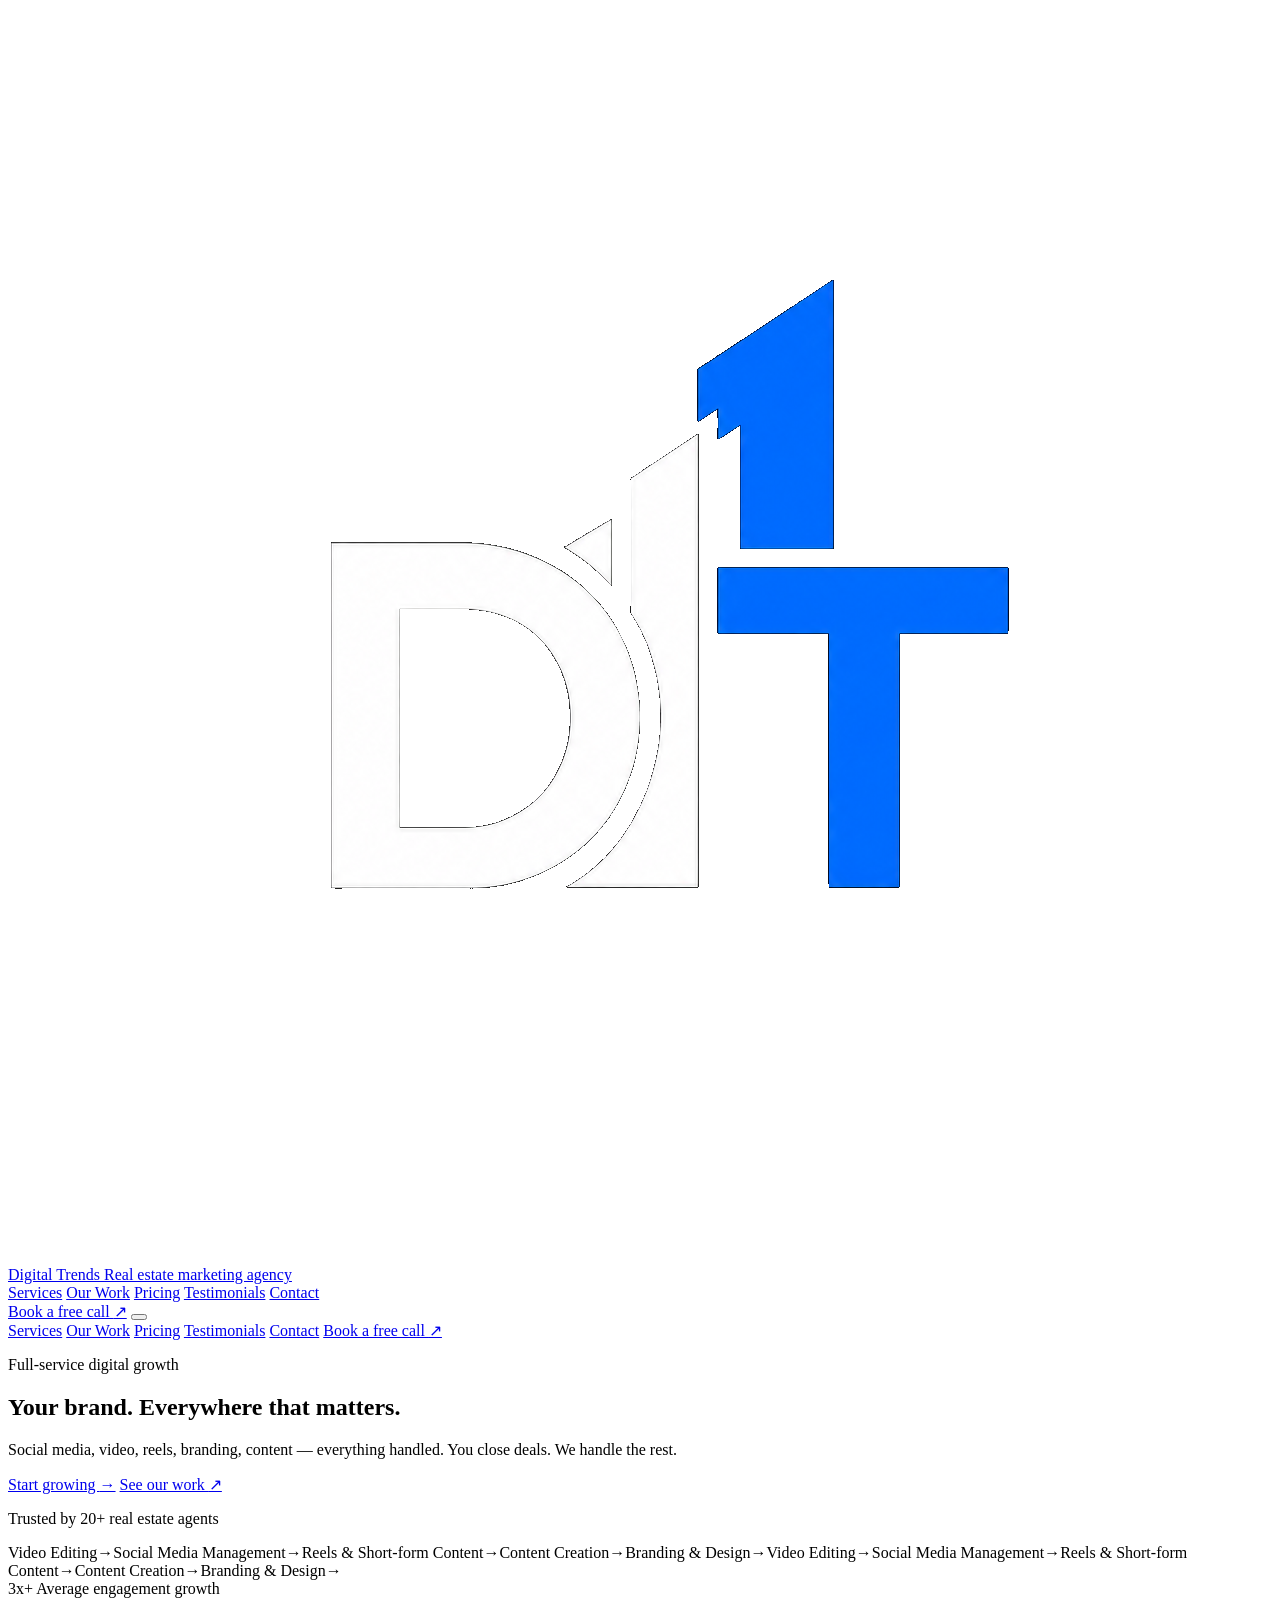
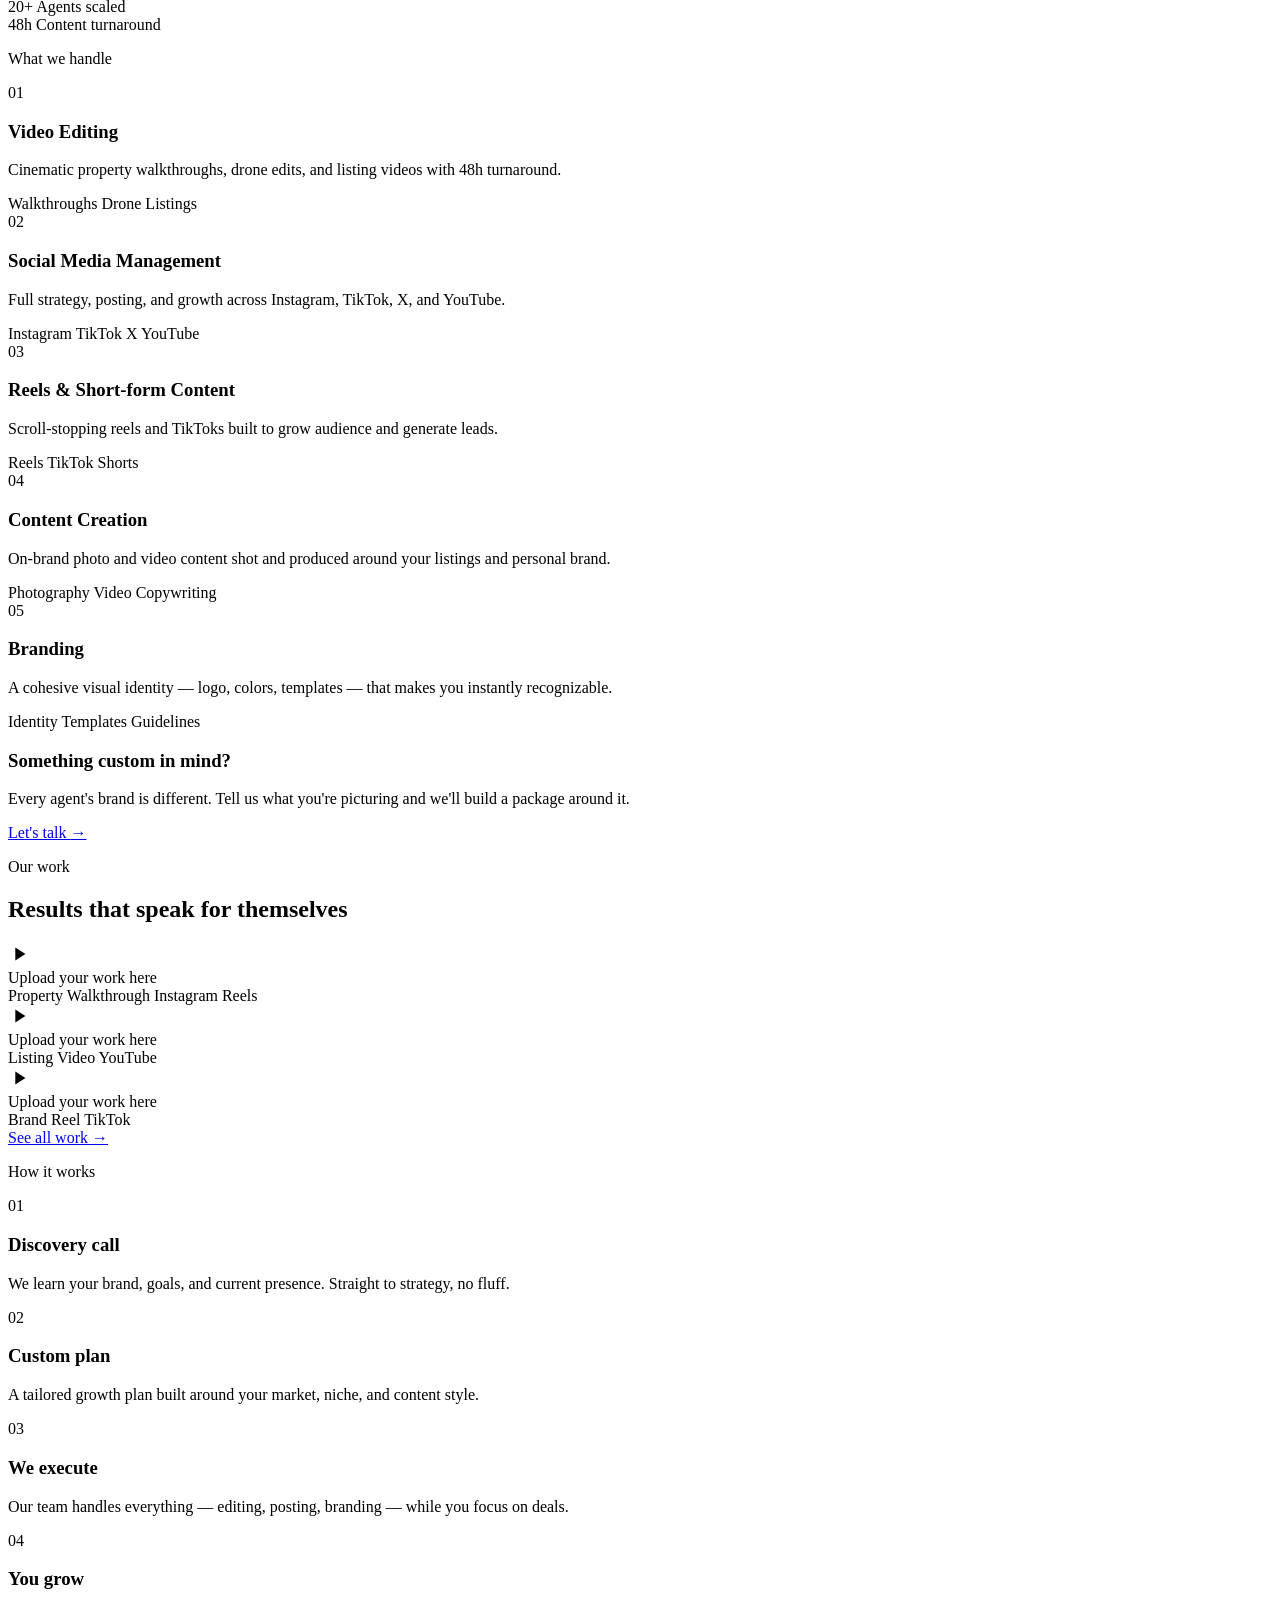
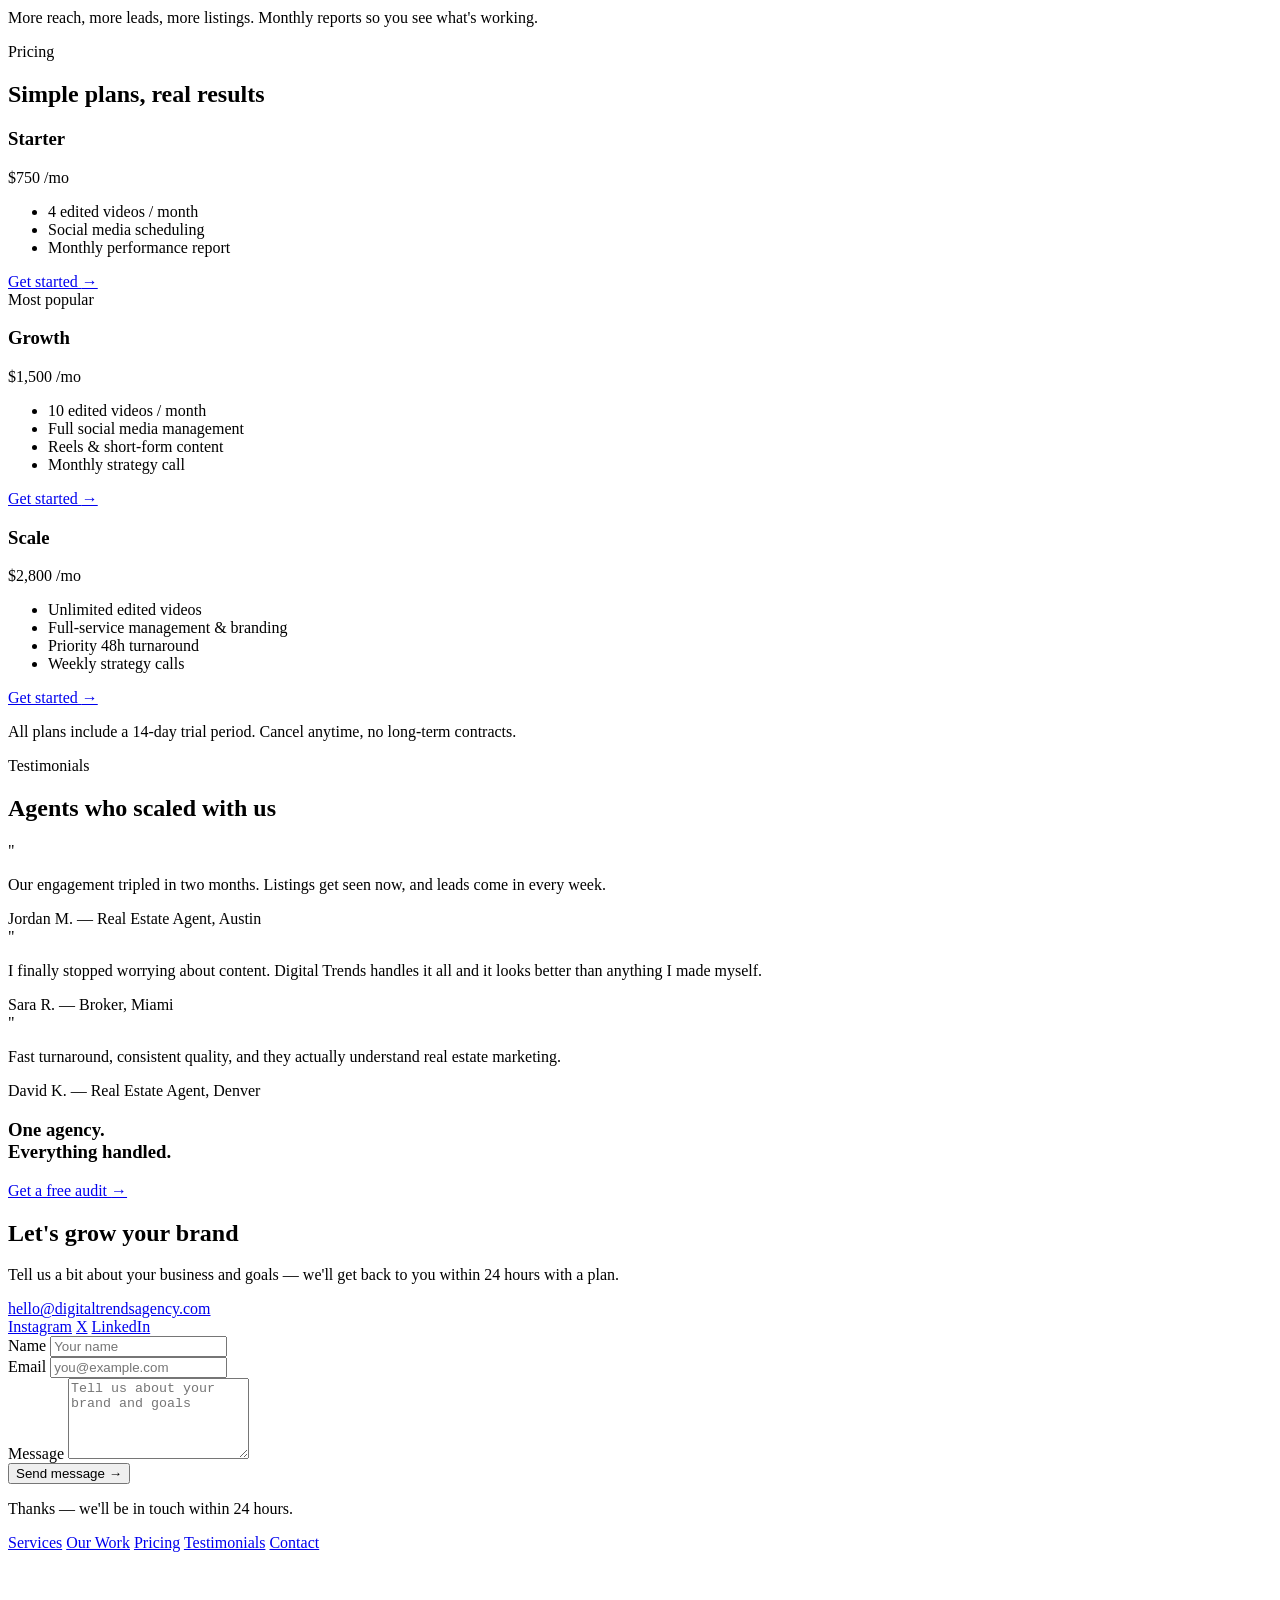
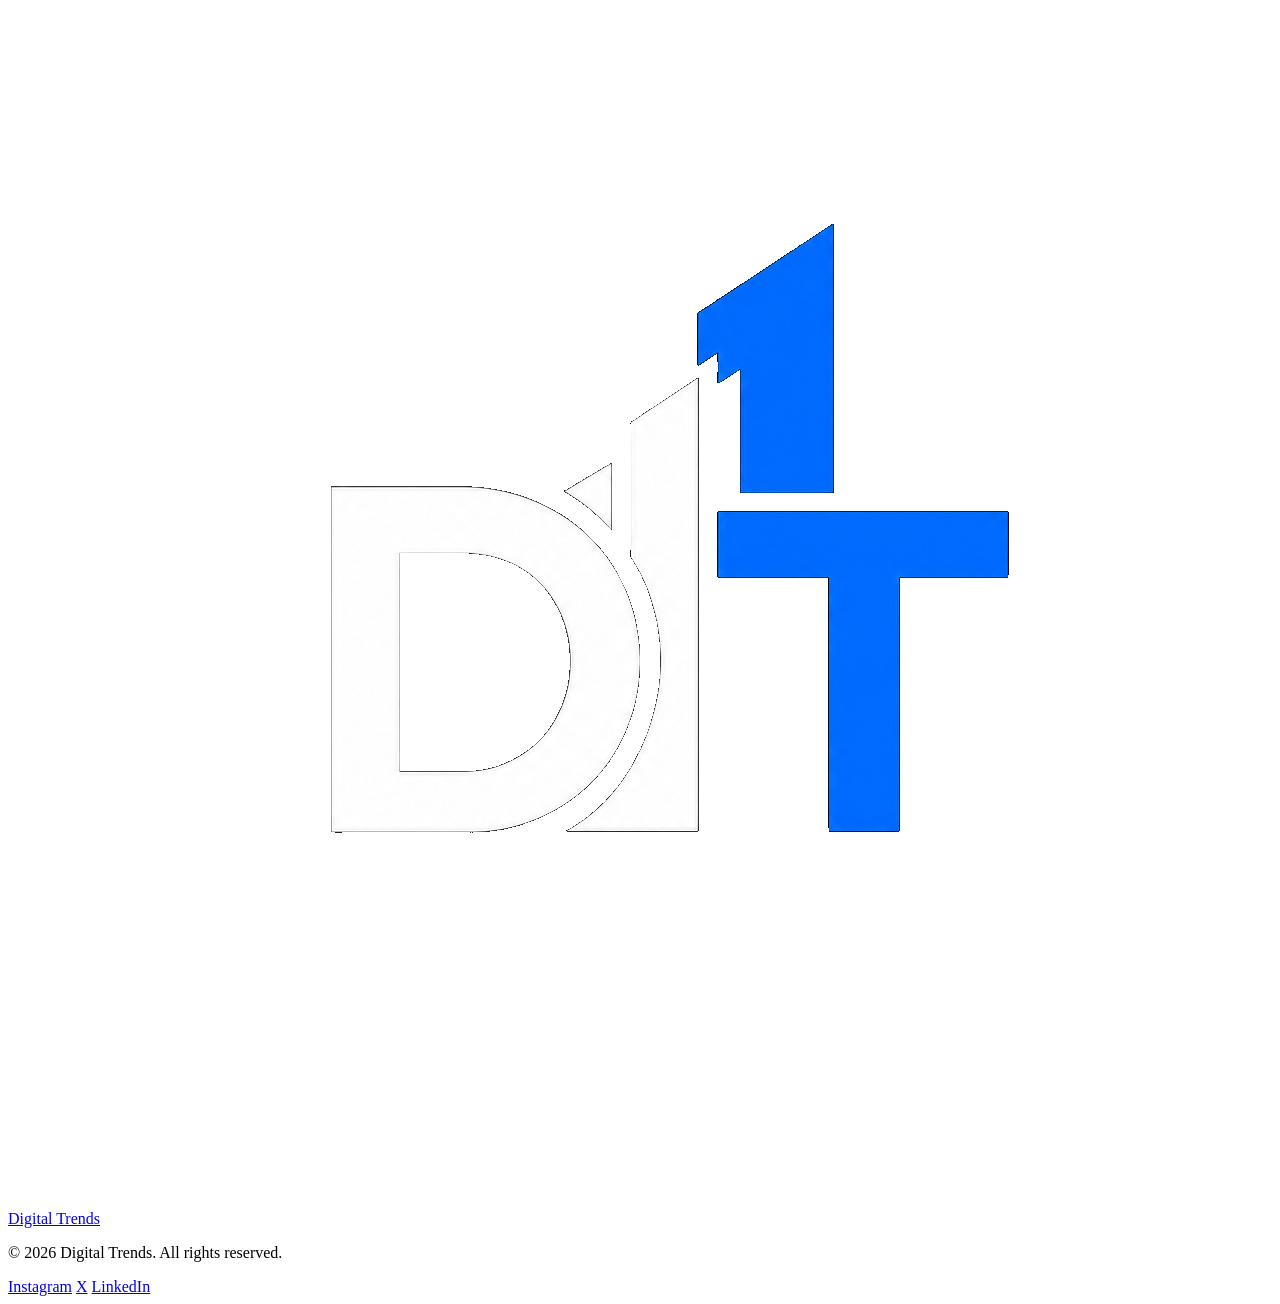
==== commit fb8d6531: "Add files via upload" ====
--- a/index.html
+++ b/index.html
@@ -347,6 +347,7 @@
         <div class="contact-socials">
           <a href="https://www.instagram.com/real.estatetrends/" target="_blank" rel="noopener">Instagram</a>
           <a href="https://x.com/Digitalltrends" target="_blank" rel="noopener">X</a>
+          <a href="https://www.linkedin.com/in/digital-trends-1b1905409/" target="_blank" rel="noopener">LinkedIn</a>
         </div>
       </div>
     </div>
@@ -390,6 +391,7 @@
     <div class="footer-socials">
       <a href="https://www.instagram.com/real.estatetrends/" target="_blank" rel="noopener">Instagram</a>
       <a href="https://x.com/Digitalltrends" target="_blank" rel="noopener">X</a>
+      <a href="https://www.linkedin.com/in/digital-trends-1b1905409/" target="_blank" rel="noopener">LinkedIn</a>
     </div>
   </div>
 </footer>
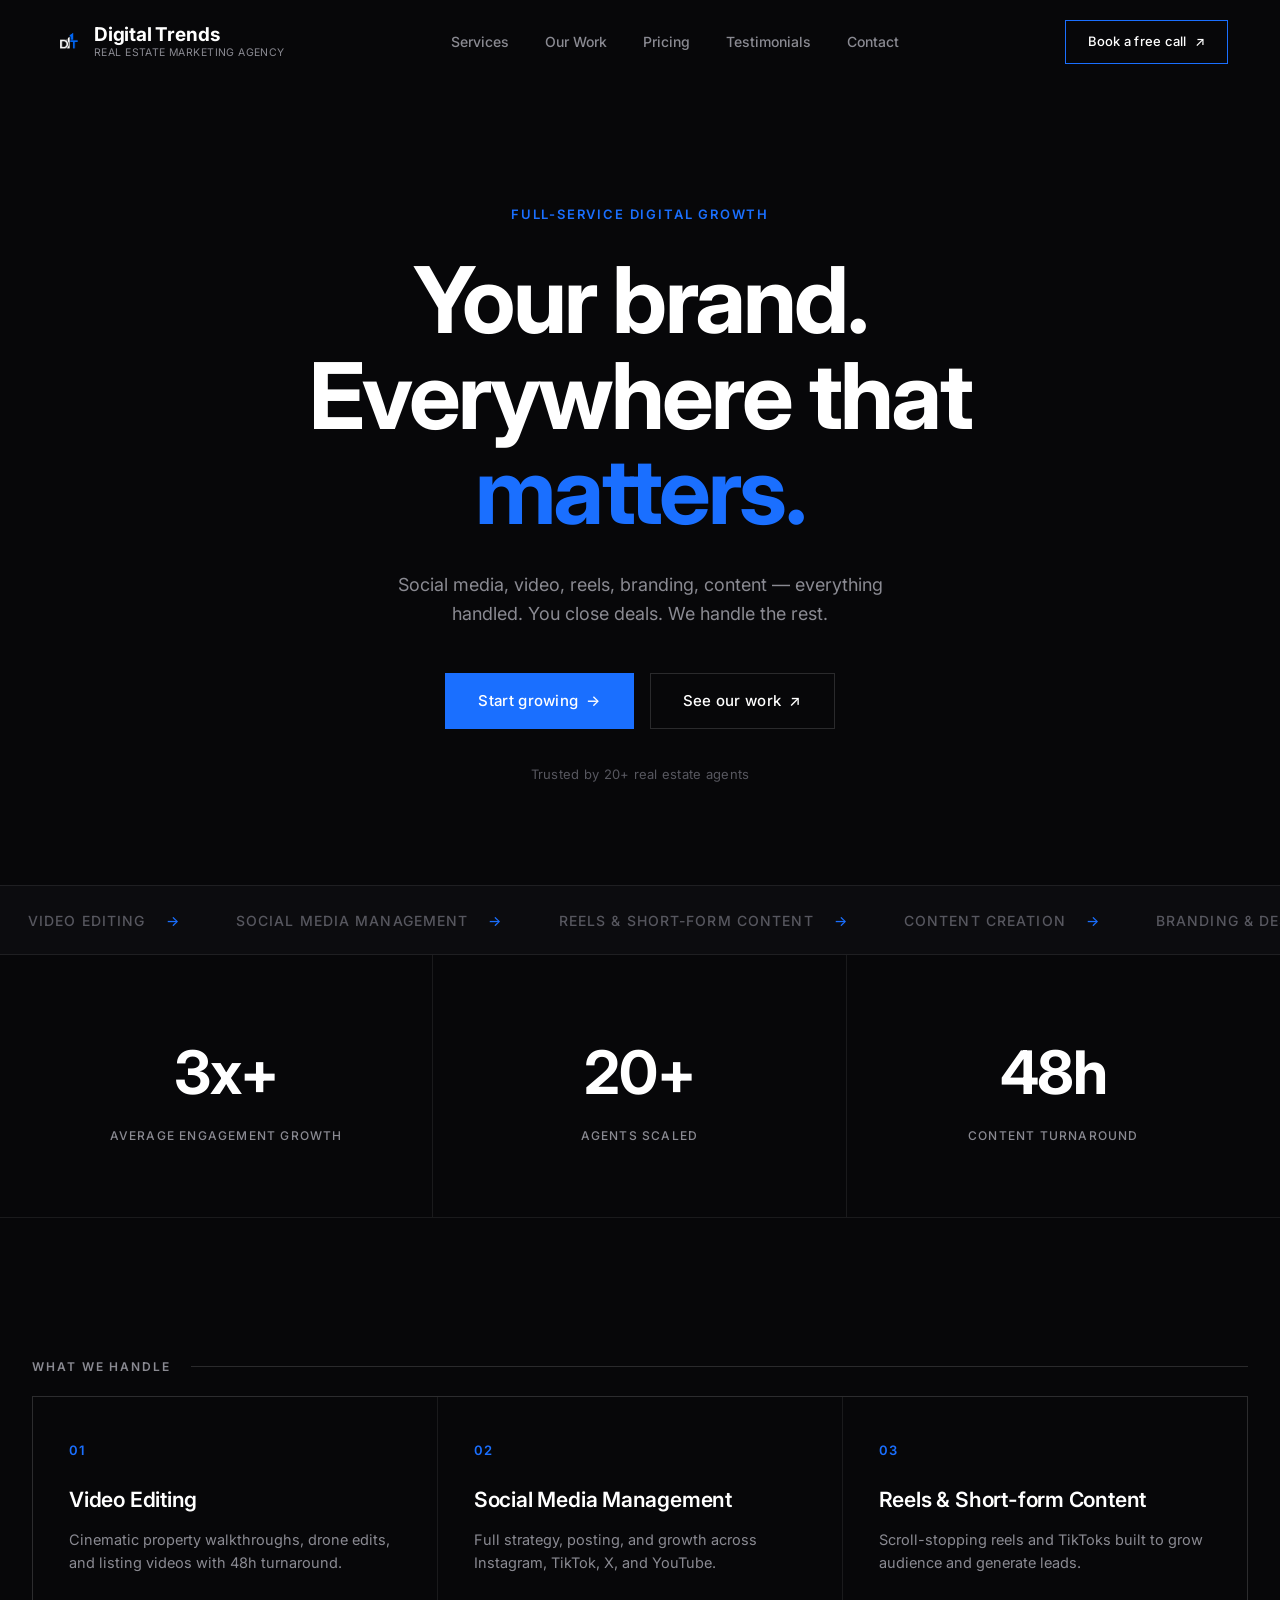
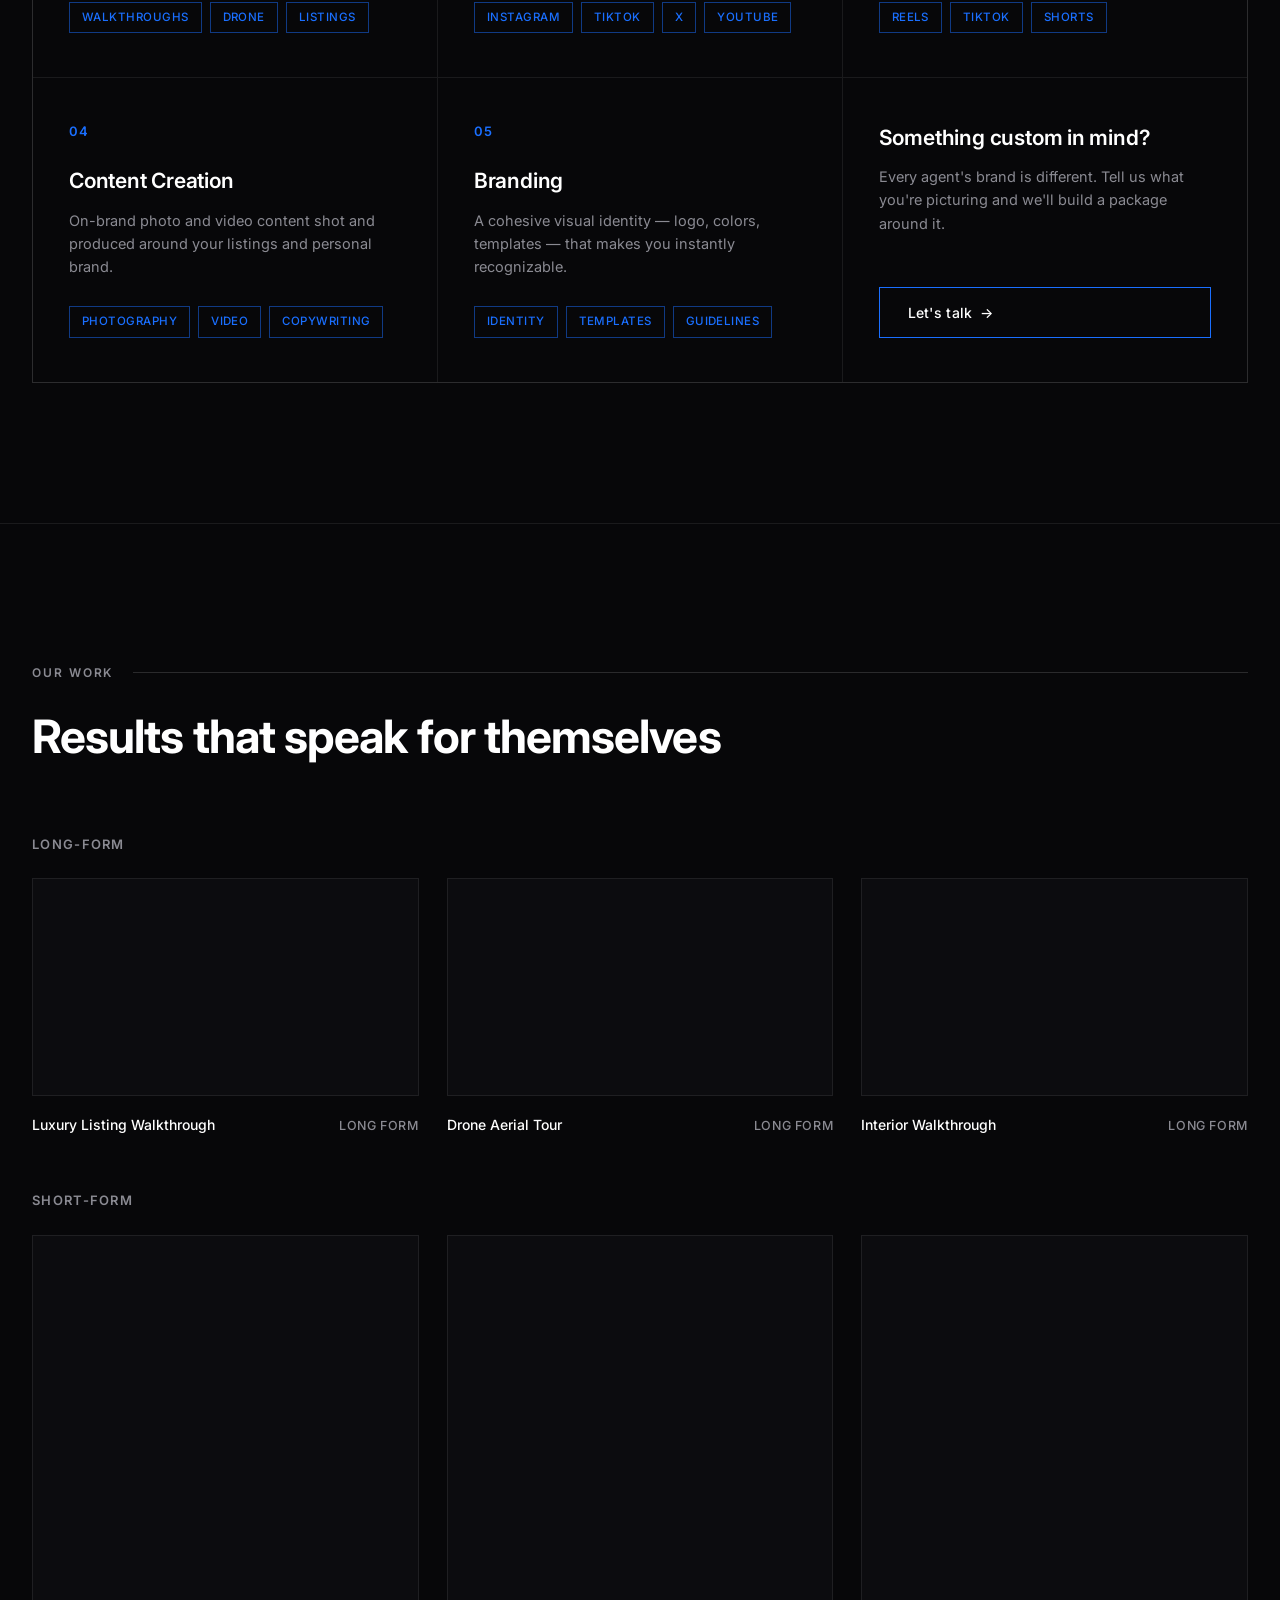
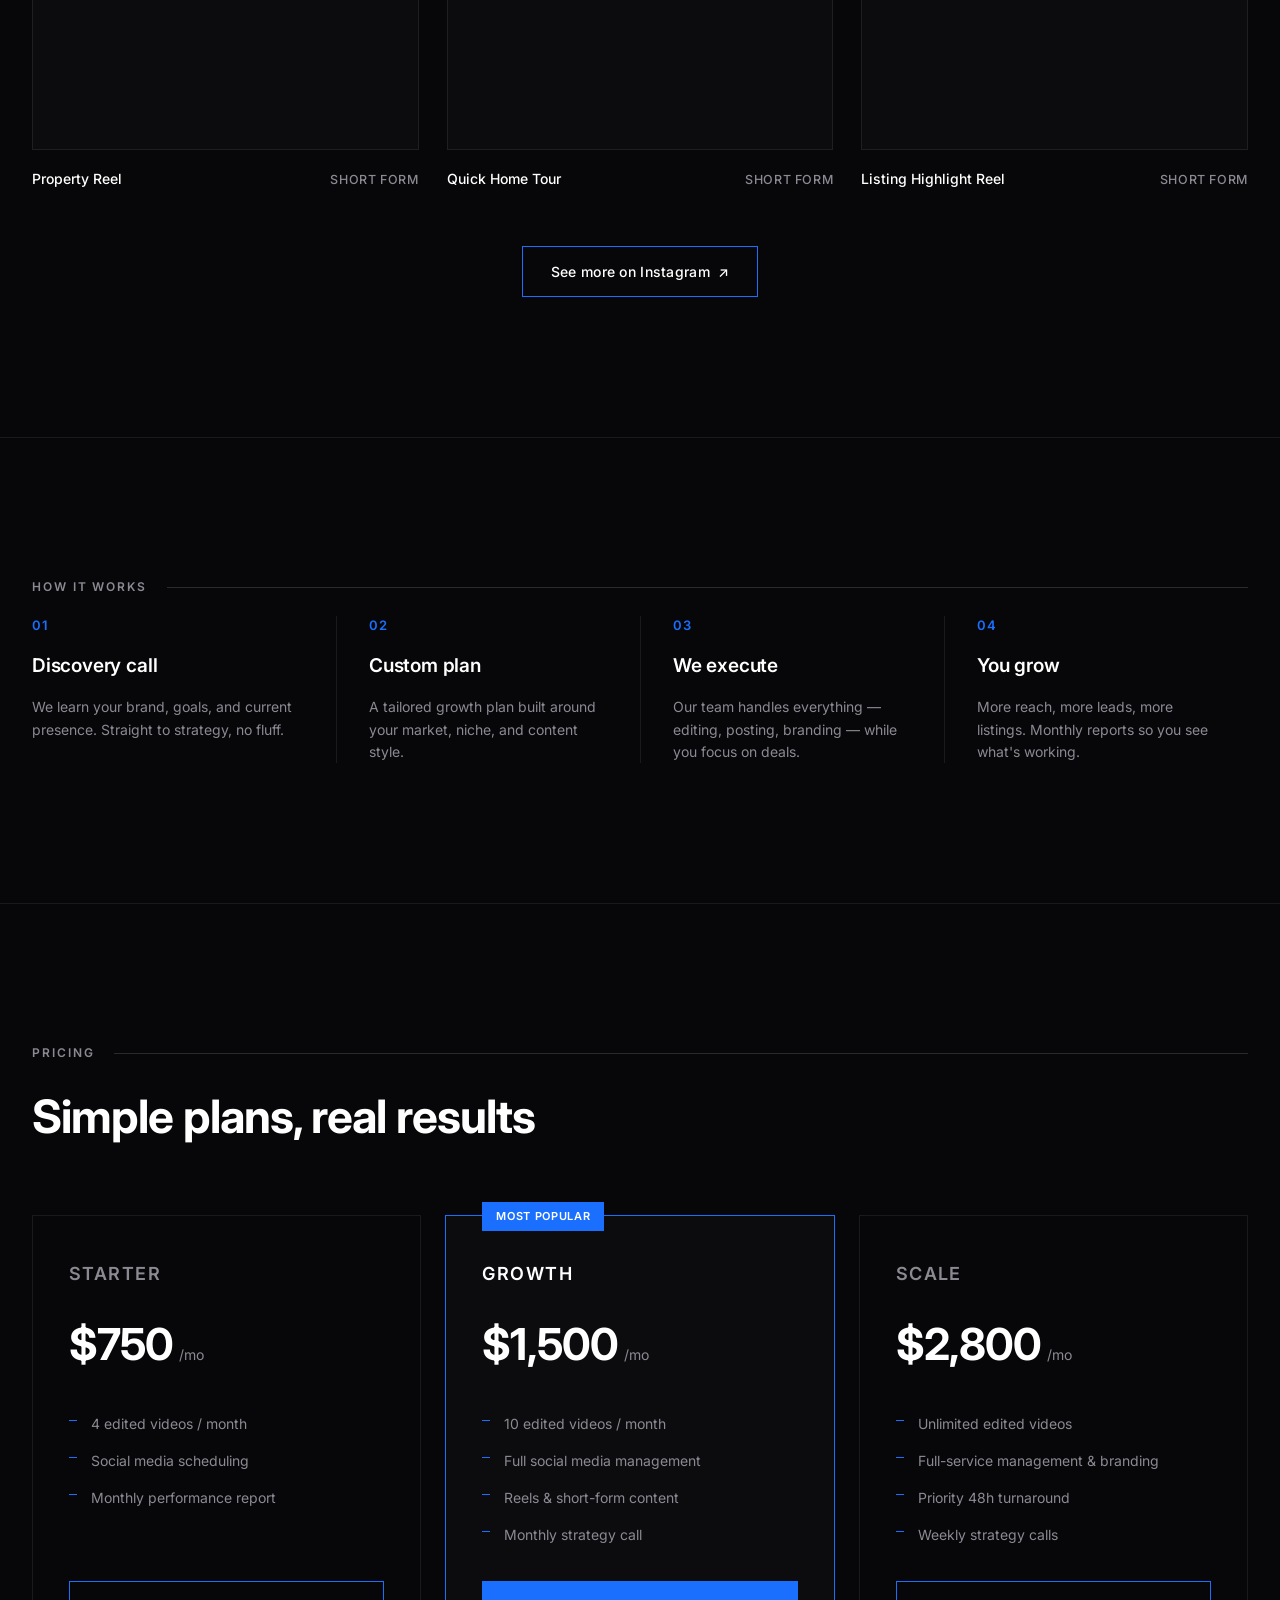
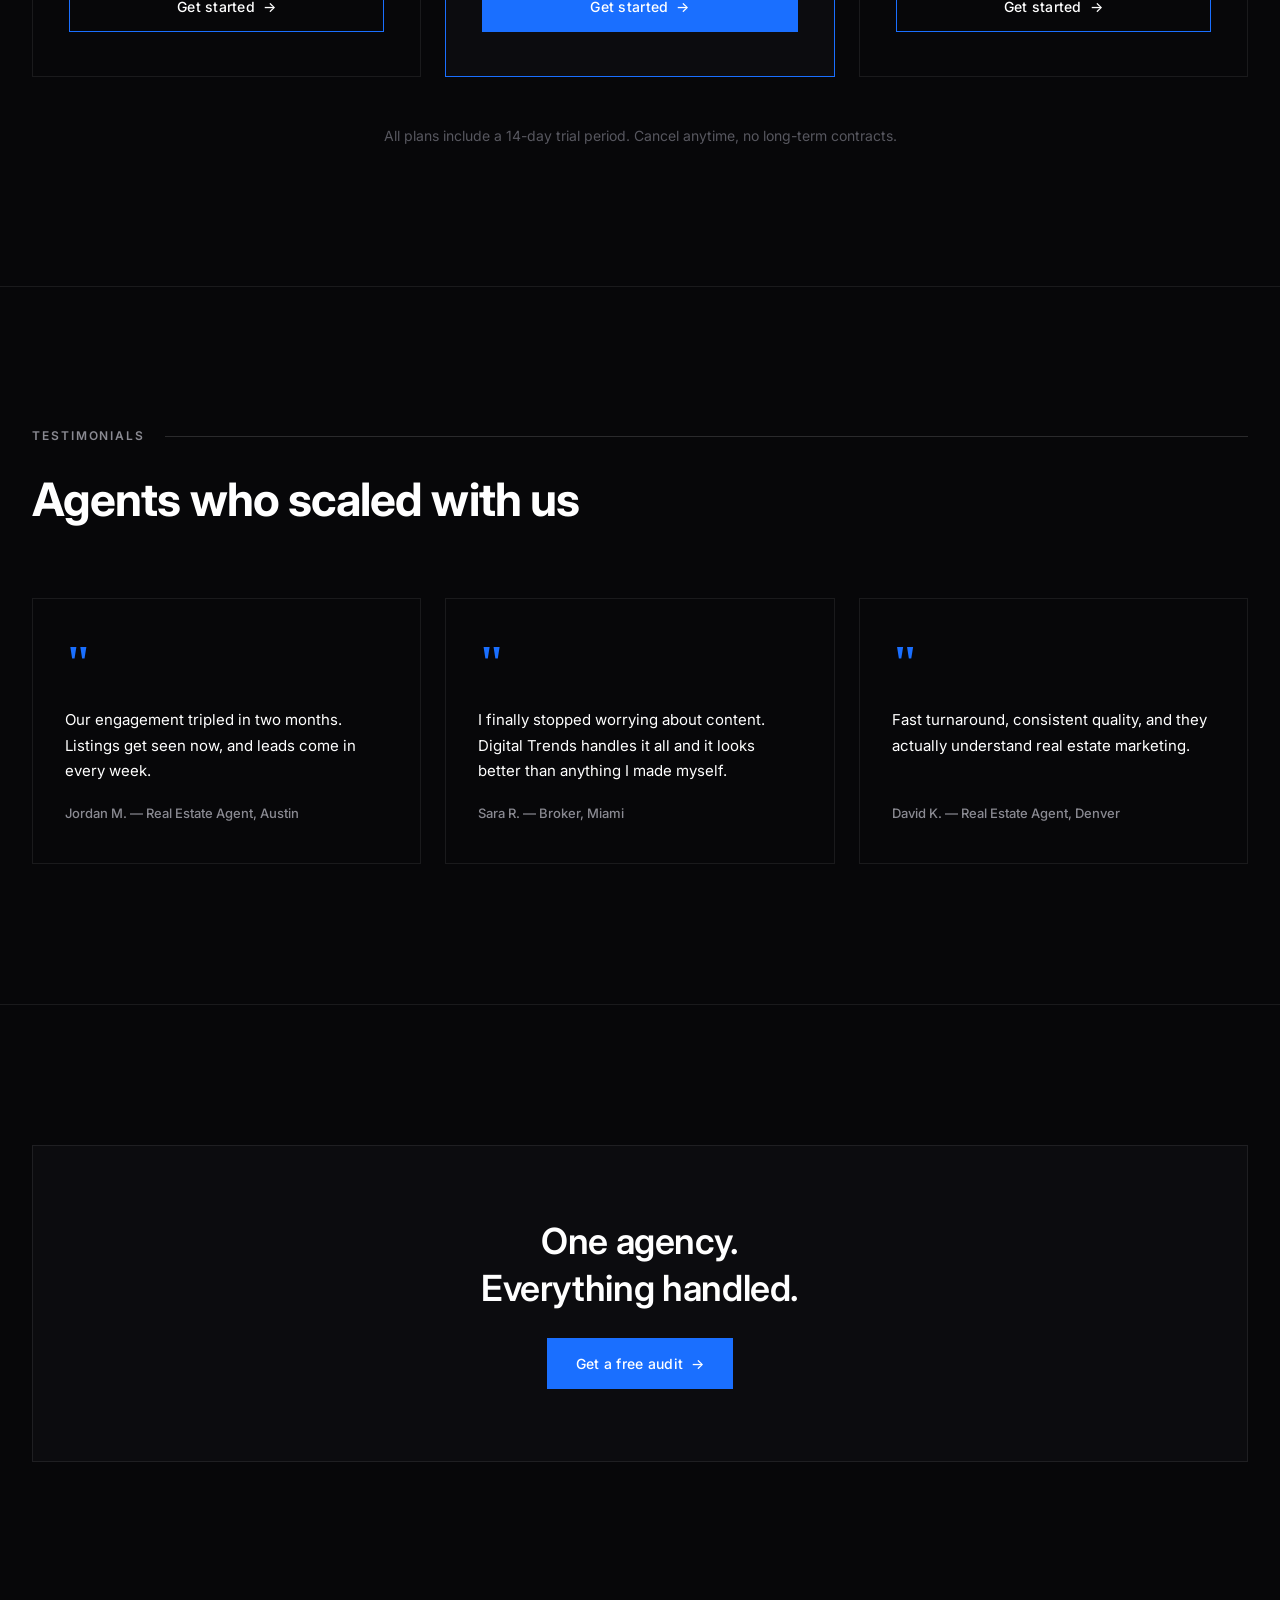
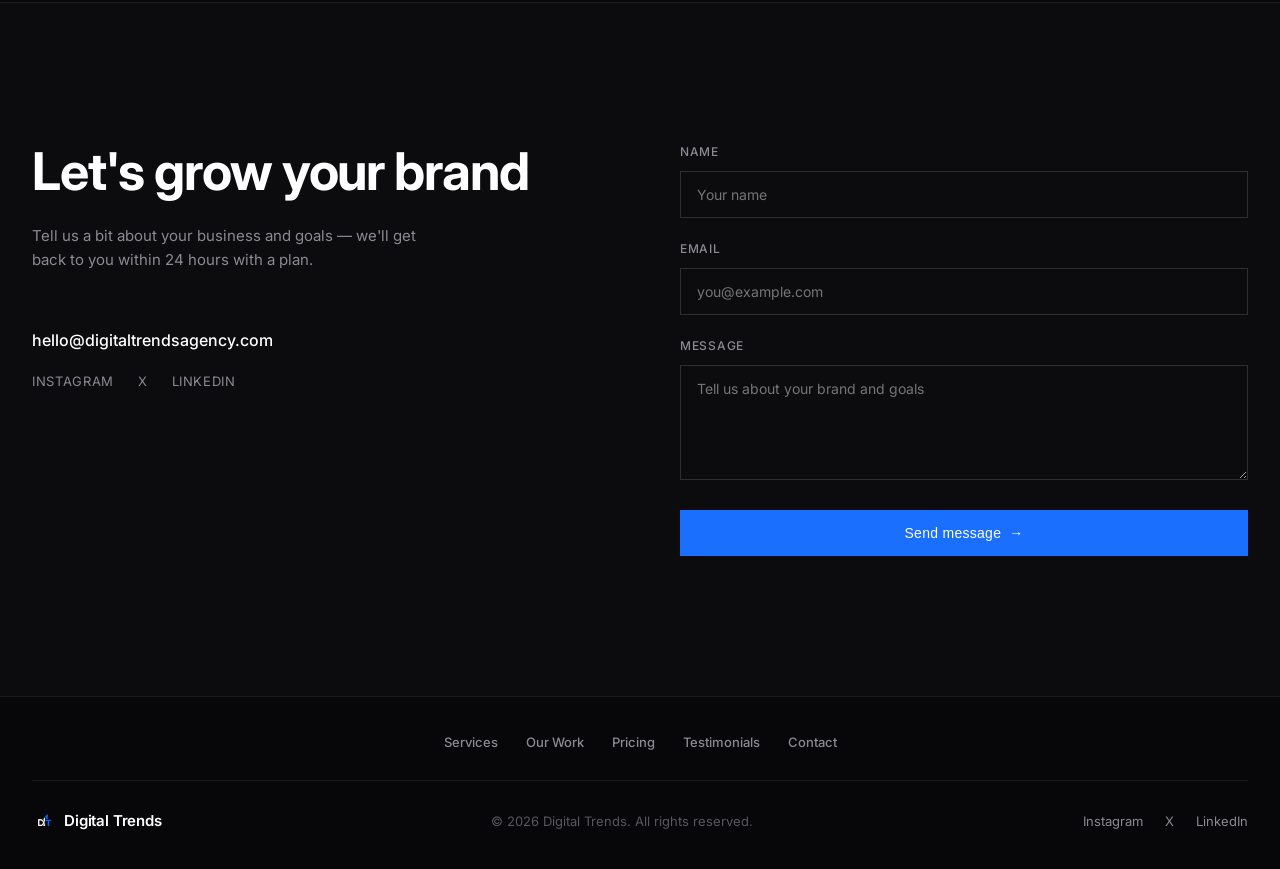
==== commit 42952595: "Add files via upload" ====
--- a/index.html
+++ b/index.html
@@ -164,49 +164,74 @@
     <p class="section-label">Our work<span class="label-line"></span></p>
     <h2 class="section-headline reveal">Results that speak for themselves</h2>
 
+    <p class="work-subheading reveal">Long-form</p>
+    <div class="work-grid work-grid-landscape">
+      <div class="work-card reveal">
+        <div class="work-thumb work-thumb-landscape">
+          <iframe src="https://www.youtube.com/embed/aWLTbC9oyNI" title="Luxury Listing Walkthrough" frameborder="0" allow="accelerometer; autoplay; clipboard-write; encrypted-media; gyroscope; picture-in-picture; web-share" allowfullscreen loading="lazy"></iframe>
+        </div>
+        <div class="work-meta">
+          <span>Luxury Listing Walkthrough</span>
+          <span class="work-platform">Long Form</span>
+        </div>
+      </div>
+
+      <div class="work-card reveal">
+        <div class="work-thumb work-thumb-landscape">
+          <iframe src="https://www.youtube.com/embed/u5E0Rns1EhI" title="Drone Aerial Tour" frameborder="0" allow="accelerometer; autoplay; clipboard-write; encrypted-media; gyroscope; picture-in-picture; web-share" allowfullscreen loading="lazy"></iframe>
+        </div>
+        <div class="work-meta">
+          <span>Drone Aerial Tour</span>
+          <span class="work-platform">Long Form</span>
+        </div>
+      </div>
+
+      <div class="work-card reveal">
+        <div class="work-thumb work-thumb-landscape">
+          <iframe src="https://www.youtube.com/embed/Q_lu_Rno0AE" title="Interior Walkthrough" frameborder="0" allow="accelerometer; autoplay; clipboard-write; encrypted-media; gyroscope; picture-in-picture; web-share" allowfullscreen loading="lazy"></iframe>
+        </div>
+        <div class="work-meta">
+          <span>Interior Walkthrough</span>
+          <span class="work-platform">Long Form</span>
+        </div>
+      </div>
+    </div>
+
+    <p class="work-subheading reveal">Short-form</p>
     <div class="work-grid">
       <div class="work-card reveal">
         <div class="work-thumb">
-          <div class="play-btn">
-            <svg viewBox="0 0 24 24" width="22" height="22"><path d="M8 5v14l11-7z" fill="currentColor"/></svg>
-          </div>
-          <span class="work-upload-note">Upload your work here</span>
-        </div>
-        <div class="work-meta">
-          <span>Property Walkthrough</span>
-          <span class="work-platform">Instagram Reels</span>
+          <iframe src="https://www.youtube.com/embed/YLDBFWzomHY" title="Property Reel" frameborder="0" allow="accelerometer; autoplay; clipboard-write; encrypted-media; gyroscope; picture-in-picture; web-share" allowfullscreen loading="lazy"></iframe>
+        </div>
+        <div class="work-meta">
+          <span>Property Reel</span>
+          <span class="work-platform">Short Form</span>
         </div>
       </div>
 
       <div class="work-card reveal">
         <div class="work-thumb">
-          <div class="play-btn">
-            <svg viewBox="0 0 24 24" width="22" height="22"><path d="M8 5v14l11-7z" fill="currentColor"/></svg>
-          </div>
-          <span class="work-upload-note">Upload your work here</span>
-        </div>
-        <div class="work-meta">
-          <span>Listing Video</span>
-          <span class="work-platform">YouTube</span>
+          <iframe src="https://www.youtube.com/embed/Td4HWaUN7Wo" title="Quick Home Tour" frameborder="0" allow="accelerometer; autoplay; clipboard-write; encrypted-media; gyroscope; picture-in-picture; web-share" allowfullscreen loading="lazy"></iframe>
+        </div>
+        <div class="work-meta">
+          <span>Quick Home Tour</span>
+          <span class="work-platform">Short Form</span>
         </div>
       </div>
 
       <div class="work-card reveal">
         <div class="work-thumb">
-          <div class="play-btn">
-            <svg viewBox="0 0 24 24" width="22" height="22"><path d="M8 5v14l11-7z" fill="currentColor"/></svg>
-          </div>
-          <span class="work-upload-note">Upload your work here</span>
-        </div>
-        <div class="work-meta">
-          <span>Brand Reel</span>
-          <span class="work-platform">TikTok</span>
+          <iframe src="https://www.youtube.com/embed/wLvbdM75cHY" title="Listing Highlight Reel" frameborder="0" allow="accelerometer; autoplay; clipboard-write; encrypted-media; gyroscope; picture-in-picture; web-share" allowfullscreen loading="lazy"></iframe>
+        </div>
+        <div class="work-meta">
+          <span>Listing Highlight Reel</span>
+          <span class="work-platform">Short Form</span>
         </div>
       </div>
     </div>
 
     <div class="work-cta reveal">
-      <a href="/our-work" class="btn btn-outline">See all work <span class="arrow">→</span></a>
+      <a href="https://www.instagram.com/real.estatetrends/" target="_blank" rel="noopener" class="btn btn-outline">See more on Instagram <span class="arrow">↗</span></a>
     </div>
   </div>
 </section>
--- a/styles.css
+++ b/styles.css
@@ -0,0 +1,1069 @@
+/* ==========================================================================
+   Digital Trends — Luxury dark theme
+   ========================================================================== */
+
+:root {
+  --bg: #070709;
+  --bg-alt: #0c0c0f;
+  --blue: #1a6fff;
+  --white: #ffffff;
+  --muted: #8a8a92;
+  --muted-dim: #57575f;
+  --border: rgba(255, 255, 255, 0.08);
+  --border-strong: rgba(255, 255, 255, 0.14);
+  --border-blue: rgba(26, 111, 255, 0.5);
+  --max-width: 1240px;
+  --section-pad: 140px;
+}
+
+* {
+  margin: 0;
+  padding: 0;
+  box-sizing: border-box;
+}
+
+html {
+  scroll-behavior: smooth;
+  scroll-padding-top: 90px;
+}
+
+body {
+  background: var(--bg);
+  color: var(--white);
+  font-family: 'Inter', -apple-system, BlinkMacSystemFont, sans-serif;
+  font-weight: 400;
+  line-height: 1.5;
+  -webkit-font-smoothing: antialiased;
+  overflow-x: hidden;
+}
+
+img, svg { display: block; max-width: 100%; }
+
+a {
+  color: inherit;
+  text-decoration: none;
+}
+
+ul { list-style: none; }
+
+.accent { color: var(--blue); }
+
+/* ---- Reveal on scroll ---- */
+.reveal {
+  opacity: 0;
+  transform: translateY(24px);
+  transition: opacity 0.8s cubic-bezier(0.16, 1, 0.3, 1), transform 0.8s cubic-bezier(0.16, 1, 0.3, 1);
+}
+.reveal.in-view {
+  opacity: 1;
+  transform: translateY(0);
+}
+
+/* ---- Buttons ---- */
+.btn {
+  display: inline-flex;
+  align-items: center;
+  gap: 8px;
+  padding: 14px 28px;
+  font-size: 14px;
+  font-weight: 500;
+  letter-spacing: 0.02em;
+  border: 0.5px solid transparent;
+  cursor: pointer;
+  transition: all 0.25s ease;
+  white-space: nowrap;
+}
+
+.btn .arrow {
+  transition: transform 0.25s ease;
+  display: inline-block;
+}
+.btn:hover .arrow {
+  transform: translate(3px, -2px);
+}
+
+.btn-solid {
+  background: var(--blue);
+  color: var(--white);
+  border-color: var(--blue);
+}
+.btn-solid:hover {
+  background: #0d5ce0;
+  border-color: #0d5ce0;
+}
+
+.btn-outline {
+  background: transparent;
+  color: var(--white);
+  border-color: var(--blue);
+}
+.btn-outline:hover {
+  background: var(--blue);
+  color: var(--white);
+}
+
+.btn-ghost {
+  background: transparent;
+  color: var(--white);
+  border-color: var(--border-strong);
+}
+.btn-ghost:hover {
+  border-color: var(--white);
+}
+
+/* ==========================================================================
+   Navbar
+   ========================================================================== */
+
+.navbar {
+  position: sticky;
+  top: 0;
+  z-index: 1000;
+  width: 100%;
+  border-bottom: 0.5px solid transparent;
+  transition: border-color 0.3s ease, background 0.3s ease, backdrop-filter 0.3s ease;
+}
+
+.navbar.scrolled {
+  background: rgba(7, 7, 9, 0.72);
+  backdrop-filter: blur(14px);
+  -webkit-backdrop-filter: blur(14px);
+  border-bottom-color: var(--border);
+}
+
+.nav-inner {
+  max-width: var(--max-width);
+  margin: 0 auto;
+  padding: 20px 32px;
+  display: flex;
+  align-items: center;
+  justify-content: space-between;
+  gap: 24px;
+}
+
+.logo {
+  display: flex;
+  flex-direction: column;
+  gap: 2px;
+  line-height: 1.1;
+}
+
+.logo-text {
+  font-size: 19px;
+  font-weight: 700;
+  letter-spacing: -0.01em;
+}
+
+.logo-sub {
+  font-size: 10.5px;
+  font-weight: 400;
+  color: var(--muted);
+  letter-spacing: 0.04em;
+  text-transform: uppercase;
+}
+
+.nav-links {
+  display: flex;
+  align-items: center;
+  gap: 36px;
+  margin: 0 auto;
+}
+
+.nav-links a {
+  font-size: 14px;
+  font-weight: 500;
+  color: var(--muted);
+  transition: color 0.2s ease;
+  position: relative;
+}
+
+.nav-links a:hover {
+  color: var(--white);
+}
+
+.nav-links a.active,
+.mobile-menu a.active {
+  color: var(--blue);
+}
+
+.nav-cta {
+  padding: 11px 22px;
+  font-size: 13px;
+  flex-shrink: 0;
+}
+
+.menu-toggle {
+  display: none;
+  flex-direction: column;
+  gap: 5px;
+  background: none;
+  border: none;
+  cursor: pointer;
+  padding: 6px;
+}
+.menu-toggle span {
+  width: 22px;
+  height: 1px;
+  background: var(--white);
+  transition: all 0.25s ease;
+}
+
+.mobile-menu {
+  display: none;
+  flex-direction: column;
+  gap: 0;
+  padding: 0 32px;
+  max-height: 0;
+  overflow: hidden;
+  transition: max-height 0.35s ease, padding 0.35s ease;
+  background: rgba(7, 7, 9, 0.98);
+  border-bottom: 0.5px solid var(--border);
+}
+.mobile-menu.open {
+  max-height: 420px;
+  padding: 12px 32px 28px;
+}
+.mobile-menu a {
+  padding: 14px 0;
+  border-bottom: 0.5px solid var(--border);
+  font-size: 15px;
+  font-weight: 500;
+  color: var(--white);
+}
+.mobile-menu .btn {
+  margin-top: 20px;
+  justify-content: center;
+  border-bottom: none;
+}
+
+/* ==========================================================================
+   Hero
+   ========================================================================== */
+
+.hero {
+  padding: 120px 32px 100px;
+  display: flex;
+  justify-content: center;
+}
+
+.hero-inner {
+  max-width: 880px;
+  width: 100%;
+  text-align: center;
+  display: flex;
+  flex-direction: column;
+  align-items: center;
+}
+
+.eyebrow {
+  font-size: 13px;
+  font-weight: 600;
+  color: var(--blue);
+  text-transform: uppercase;
+  letter-spacing: 0.14em;
+  margin-bottom: 28px;
+}
+
+.hero-headline {
+  font-size: clamp(44px, 8vw, 92px);
+  font-weight: 700;
+  letter-spacing: -0.03em;
+  line-height: 1.04;
+  display: flex;
+  flex-direction: column;
+}
+
+.hero-sub {
+  margin-top: 32px;
+  max-width: 560px;
+  font-size: 18px;
+  font-weight: 400;
+  color: var(--muted);
+  line-height: 1.6;
+}
+
+.hero-actions {
+  margin-top: 44px;
+  display: flex;
+  gap: 16px;
+  flex-wrap: wrap;
+  justify-content: center;
+}
+
+.hero-actions .btn {
+  padding: 16px 32px;
+  font-size: 15px;
+}
+
+.hero-proof {
+  margin-top: 36px;
+  font-size: 13px;
+  color: var(--muted-dim);
+  letter-spacing: 0.02em;
+}
+
+/* ==========================================================================
+   Ticker
+   ========================================================================== */
+
+.ticker-bar {
+  border-top: 0.5px solid var(--border);
+  border-bottom: 0.5px solid var(--border);
+  background: var(--bg-alt);
+  overflow: hidden;
+  padding: 22px 0;
+  white-space: nowrap;
+}
+
+.ticker-track {
+  display: inline-flex;
+  align-items: center;
+  animation: ticker-scroll 32s linear infinite;
+  will-change: transform;
+}
+
+.ticker-track:hover {
+  animation-play-state: paused;
+}
+
+.ticker-item {
+  display: inline-flex;
+  align-items: center;
+  gap: 20px;
+  padding: 0 28px;
+  font-size: 14px;
+  font-weight: 500;
+  color: var(--muted-dim);
+  text-transform: uppercase;
+  letter-spacing: 0.08em;
+}
+
+.ticker-item .ticker-arrow {
+  color: var(--blue);
+  font-size: 14px;
+}
+
+@keyframes ticker-scroll {
+  0% { transform: translateX(0); }
+  100% { transform: translateX(-50%); }
+}
+
+/* ==========================================================================
+   Stats
+   ========================================================================== */
+
+.stats {
+  display: grid;
+  grid-template-columns: repeat(3, 1fr);
+  max-width: var(--max-width);
+  margin: 0 auto;
+}
+
+.stat-item {
+  padding: 72px 32px;
+  text-align: center;
+  border-right: 0.5px solid var(--border);
+  display: flex;
+  flex-direction: column;
+  gap: 10px;
+  align-items: center;
+}
+
+.stat-item:last-child {
+  border-right: none;
+}
+
+.stat-number {
+  font-size: clamp(40px, 5vw, 60px);
+  font-weight: 700;
+  letter-spacing: -0.02em;
+  color: var(--white);
+}
+
+.stat-label {
+  font-size: 12px;
+  font-weight: 500;
+  color: var(--muted);
+  text-transform: uppercase;
+  letter-spacing: 0.1em;
+}
+
+/* ==========================================================================
+   Sections (shared)
+   ========================================================================== */
+
+.section {
+  padding: var(--section-pad) 32px;
+  border-top: 0.5px solid var(--border);
+}
+
+.section-inner {
+  max-width: var(--max-width);
+  margin: 0 auto;
+}
+
+.section-label {
+  display: flex;
+  align-items: center;
+  gap: 20px;
+  font-size: 12px;
+  font-weight: 600;
+  color: var(--muted);
+  text-transform: uppercase;
+  letter-spacing: 0.16em;
+  margin-bottom: 20px;
+}
+
+.label-line {
+  flex: 1;
+  height: 0.5px;
+  background: var(--border-strong);
+}
+
+.section-headline {
+  font-size: clamp(30px, 4.5vw, 46px);
+  font-weight: 700;
+  letter-spacing: -0.02em;
+  max-width: 700px;
+  margin-bottom: 64px;
+}
+
+/* ==========================================================================
+   Services
+   ========================================================================== */
+
+.services-grid {
+  display: grid;
+  grid-template-columns: repeat(3, 1fr);
+  gap: 0.5px;
+  background: var(--border);
+  border: 0.5px solid var(--border);
+}
+
+.card {
+  background: var(--bg);
+  padding: 44px 36px;
+  transition: background 0.3s ease, box-shadow 0.3s ease;
+  position: relative;
+}
+
+.service-card {
+  display: flex;
+  flex-direction: column;
+}
+
+.service-card:hover {
+  background: var(--bg-alt);
+  box-shadow: inset 0 0 0 0.5px var(--border-blue);
+}
+
+.service-num {
+  font-size: 13px;
+  font-weight: 600;
+  color: var(--blue);
+  letter-spacing: 0.08em;
+  margin-bottom: 24px;
+}
+
+.service-card h3 {
+  font-size: 21px;
+  font-weight: 600;
+  letter-spacing: -0.01em;
+  margin-bottom: 12px;
+}
+
+.service-card p {
+  font-size: 14.5px;
+  color: var(--muted);
+  line-height: 1.6;
+  flex: 1;
+}
+
+.chips {
+  display: flex;
+  flex-wrap: wrap;
+  gap: 8px;
+  margin-top: 28px;
+}
+
+.chip {
+  font-size: 11.5px;
+  font-weight: 500;
+  color: var(--blue);
+  border: 0.5px solid var(--border-blue);
+  padding: 6px 12px;
+  text-transform: uppercase;
+  letter-spacing: 0.04em;
+}
+
+.cta-card {
+  background: var(--bg-alt);
+  display: flex;
+  flex-direction: column;
+  justify-content: center;
+  align-items: flex-start;
+  gap: 26px;
+}
+
+.cta-card h3 {
+  font-size: 24px;
+  font-weight: 600;
+  line-height: 1.3;
+  letter-spacing: -0.01em;
+}
+
+/* ---- Standalone closing CTA (home page, before footer) ---- */
+
+.cta-card-standalone {
+  align-items: center;
+  text-align: center;
+  padding: 72px 48px;
+  border: 0.5px solid var(--border);
+  transition: box-shadow 0.3s ease;
+}
+
+.cta-card-standalone:hover {
+  box-shadow: inset 0 0 0 0.5px var(--border-blue);
+}
+
+.cta-card-standalone h3 {
+  font-size: clamp(26px, 4vw, 36px);
+}
+
+/* ==========================================================================
+   Our Work
+   ========================================================================== */
+
+.work-grid {
+  display: grid;
+  grid-template-columns: repeat(3, 1fr);
+  gap: 28px;
+}
+
+.work-card {
+  display: flex;
+  flex-direction: column;
+  gap: 18px;
+}
+
+.work-thumb {
+  aspect-ratio: 9 / 12;
+  background: var(--bg-alt);
+  border: 0.5px solid var(--border);
+  display: flex;
+  flex-direction: column;
+  align-items: center;
+  justify-content: center;
+  gap: 18px;
+  transition: border-color 0.3s ease;
+  position: relative;
+}
+
+.work-card:hover .work-thumb {
+  border-color: var(--border-blue);
+}
+
+.play-btn {
+  width: 56px;
+  height: 56px;
+  border: 0.5px solid var(--border-blue);
+  display: flex;
+  align-items: center;
+  justify-content: center;
+  color: var(--blue);
+  transition: background 0.25s ease, color 0.25s ease;
+}
+
+.work-card:hover .play-btn {
+  background: var(--blue);
+  color: var(--white);
+}
+
+.work-upload-note {
+  font-size: 12px;
+  color: var(--muted-dim);
+  text-transform: uppercase;
+  letter-spacing: 0.08em;
+}
+
+.work-meta {
+  display: flex;
+  justify-content: space-between;
+  align-items: baseline;
+  font-size: 14px;
+  font-weight: 500;
+}
+
+.work-platform {
+  color: var(--muted);
+  font-size: 12.5px;
+  text-transform: uppercase;
+  letter-spacing: 0.05em;
+}
+
+.work-cta {
+  margin-top: 56px;
+  display: flex;
+  justify-content: center;
+}
+
+/* ---- Video embeds (added) ---- */
+
+.work-subheading {
+  font-size: 13px;
+  font-weight: 600;
+  color: var(--muted);
+  text-transform: uppercase;
+  letter-spacing: 0.1em;
+  margin-bottom: 24px;
+}
+
+.work-subheading:not(:first-of-type) {
+  margin-top: 56px;
+}
+
+.work-thumb iframe {
+  position: absolute;
+  top: 0;
+  left: 0;
+  width: 100%;
+  height: 100%;
+  border: 0;
+}
+
+.work-grid-landscape .work-thumb-landscape {
+  aspect-ratio: 16 / 9;
+}
+
+/* ==========================================================================
+   Pricing
+   ========================================================================== */
+
+.pricing-grid {
+  display: grid;
+  grid-template-columns: repeat(3, 1fr);
+  gap: 24px;
+  align-items: stretch;
+}
+
+.price-card {
+  border: 0.5px solid var(--border);
+  padding: 44px 36px;
+  display: flex;
+  flex-direction: column;
+  position: relative;
+  transition: border-color 0.3s ease;
+}
+
+.price-card:hover {
+  border-color: var(--border-strong);
+}
+
+.price-card h3 {
+  font-size: 18px;
+  font-weight: 600;
+  text-transform: uppercase;
+  letter-spacing: 0.08em;
+  color: var(--muted);
+  margin-bottom: 24px;
+}
+
+.price-card-highlight {
+  border-color: var(--blue);
+  background: var(--bg-alt);
+}
+
+.price-card-highlight h3 {
+  color: var(--white);
+}
+
+.badge {
+  position: absolute;
+  top: -14px;
+  left: 36px;
+  background: var(--blue);
+  color: var(--white);
+  font-size: 11px;
+  font-weight: 600;
+  letter-spacing: 0.06em;
+  text-transform: uppercase;
+  padding: 6px 14px;
+}
+
+.price {
+  display: flex;
+  align-items: baseline;
+  gap: 6px;
+  margin-bottom: 36px;
+}
+
+.price-amount {
+  font-size: 44px;
+  font-weight: 700;
+  letter-spacing: -0.02em;
+}
+
+.price-period {
+  font-size: 14px;
+  color: var(--muted);
+}
+
+.price-features {
+  display: flex;
+  flex-direction: column;
+  gap: 16px;
+  flex: 1;
+  margin-bottom: 36px;
+}
+
+.price-features li {
+  font-size: 14px;
+  color: var(--muted);
+  padding-left: 22px;
+  position: relative;
+  line-height: 1.5;
+}
+
+.price-features li::before {
+  content: '';
+  position: absolute;
+  left: 0;
+  top: 7px;
+  width: 8px;
+  height: 0.5px;
+  background: var(--blue);
+}
+
+.price-btn {
+  width: 100%;
+  justify-content: center;
+}
+
+.pricing-note {
+  margin-top: 48px;
+  text-align: center;
+  font-size: 14px;
+  color: var(--muted-dim);
+}
+
+/* ==========================================================================
+   Testimonials
+   ========================================================================== */
+
+.testimonial-grid {
+  display: grid;
+  grid-template-columns: repeat(3, 1fr);
+  gap: 24px;
+}
+
+.testimonial-card {
+  border: 0.5px solid var(--border);
+  padding: 40px 32px;
+  display: flex;
+  flex-direction: column;
+  gap: 20px;
+  transition: border-color 0.3s ease;
+}
+
+.testimonial-card:hover {
+  border-color: var(--border-strong);
+}
+
+.quote-mark {
+  font-size: 48px;
+  font-weight: 700;
+  color: var(--blue);
+  line-height: 1;
+  font-family: Georgia, serif;
+}
+
+.testimonial-text {
+  font-size: 15px;
+  line-height: 1.7;
+  color: var(--white);
+  flex: 1;
+}
+
+.testimonial-name {
+  font-size: 13px;
+  color: var(--muted);
+  font-weight: 500;
+}
+
+/* ==========================================================================
+   How it works
+   ========================================================================== */
+
+.steps-row {
+  display: grid;
+  grid-template-columns: repeat(4, 1fr);
+}
+
+.step {
+  padding: 0 32px;
+  border-left: 0.5px solid var(--border);
+  display: flex;
+  flex-direction: column;
+  gap: 16px;
+}
+
+.step:first-child {
+  padding-left: 0;
+  border-left: none;
+}
+
+.step-num {
+  font-size: 13px;
+  font-weight: 600;
+  color: var(--blue);
+  letter-spacing: 0.08em;
+}
+
+.step h3 {
+  font-size: 19px;
+  font-weight: 600;
+  letter-spacing: -0.01em;
+}
+
+.step p {
+  font-size: 14px;
+  color: var(--muted);
+  line-height: 1.6;
+}
+
+/* ==========================================================================
+   Contact
+   ========================================================================== */
+
+.contact-section {
+  border-top: 0.5px solid var(--border);
+  background: var(--bg-alt);
+  padding: var(--section-pad) 32px;
+}
+
+.contact-inner {
+  max-width: var(--max-width);
+  margin: 0 auto;
+  display: grid;
+  grid-template-columns: 1fr 1fr;
+  gap: 80px;
+  align-items: start;
+}
+
+.contact-headline {
+  font-size: clamp(32px, 5vw, 52px);
+  font-weight: 700;
+  letter-spacing: -0.02em;
+  line-height: 1.1;
+  margin-bottom: 24px;
+}
+
+.contact-sub {
+  font-size: 15px;
+  color: var(--muted);
+  line-height: 1.6;
+  max-width: 420px;
+  margin-bottom: 56px;
+}
+
+.contact-details {
+  display: flex;
+  flex-direction: column;
+  gap: 20px;
+}
+
+.contact-email {
+  font-size: 16px;
+  font-weight: 500;
+  color: var(--white);
+  transition: color 0.2s ease;
+}
+.contact-email:hover {
+  color: var(--blue);
+}
+
+.contact-socials {
+  display: flex;
+  gap: 24px;
+}
+
+.contact-socials a {
+  font-size: 13px;
+  color: var(--muted);
+  text-transform: uppercase;
+  letter-spacing: 0.05em;
+  transition: color 0.2s ease;
+}
+.contact-socials a:hover {
+  color: var(--blue);
+}
+
+.contact-form {
+  display: flex;
+  flex-direction: column;
+  gap: 22px;
+}
+
+.form-group {
+  display: flex;
+  flex-direction: column;
+  gap: 10px;
+}
+
+.form-group label {
+  font-size: 12px;
+  font-weight: 500;
+  color: var(--muted);
+  text-transform: uppercase;
+  letter-spacing: 0.06em;
+}
+
+.form-group input,
+.form-group textarea {
+  background: transparent;
+  border: 0.5px solid var(--border-strong);
+  color: var(--white);
+  padding: 14px 16px;
+  font-family: 'Inter', sans-serif;
+  font-size: 14px;
+  transition: border-color 0.2s ease;
+  resize: vertical;
+}
+
+.form-group input:focus,
+.form-group textarea:focus {
+  outline: none;
+  border-color: var(--blue);
+}
+
+.form-submit {
+  margin-top: 8px;
+  justify-content: center;
+}
+
+.form-success {
+  display: none;
+  font-size: 13px;
+  color: var(--blue);
+  margin-top: -6px;
+}
+.form-success.visible {
+  display: block;
+}
+
+/* ==========================================================================
+   Footer
+   ========================================================================== */
+
+.footer {
+  border-top: 0.5px solid var(--border);
+  padding: 36px 32px;
+}
+
+.footer-links {
+  max-width: var(--max-width);
+  margin: 0 auto;
+  display: flex;
+  justify-content: center;
+  gap: 28px;
+  flex-wrap: wrap;
+  padding-bottom: 28px;
+  margin-bottom: 28px;
+  border-bottom: 0.5px solid var(--border);
+}
+
+.footer-links a {
+  font-size: 13px;
+  font-weight: 500;
+  color: var(--muted);
+  transition: color 0.2s ease;
+}
+.footer-links a:hover {
+  color: var(--blue);
+}
+
+.footer-inner {
+  max-width: var(--max-width);
+  margin: 0 auto;
+  display: flex;
+  align-items: center;
+  justify-content: space-between;
+  gap: 20px;
+  flex-wrap: wrap;
+}
+
+.footer-logo .logo-text {
+  font-size: 15px;
+  font-weight: 600;
+}
+
+.footer-copy {
+  font-size: 13px;
+  color: var(--muted-dim);
+}
+
+.footer-socials {
+  display: flex;
+  gap: 22px;
+}
+
+.footer-socials a {
+  font-size: 13px;
+  color: var(--muted);
+  transition: color 0.2s ease;
+}
+.footer-socials a:hover {
+  color: var(--blue);
+}
+
+/* ==========================================================================
+   Logo image (added)
+   ========================================================================== */
+
+.logo { flex-direction: row; align-items: center; gap: 10px; }
+.logo-mark { width: 32px; height: 32px; object-fit: contain; flex-shrink: 0; }
+.logo-text-group { display: flex; flex-direction: column; gap: 2px; line-height: 1.1; }
+.footer-logo.logo { gap: 8px; }
+.footer-logo .logo-mark { width: 24px; height: 24px; }
+
+/* ==========================================================================
+   Responsive
+   ========================================================================== */
+
+@media (max-width: 980px) {
+  :root { --section-pad: 96px; }
+
+  .nav-links { display: none; }
+  .nav-cta { display: none; }
+  .menu-toggle { display: flex; }
+  .mobile-menu { display: flex; }
+
+  .services-grid { grid-template-columns: repeat(2, 1fr); }
+  .work-grid { grid-template-columns: repeat(2, 1fr); }
+  .pricing-grid { grid-template-columns: 1fr; }
+  .testimonial-grid { grid-template-columns: 1fr; }
+  .steps-row { grid-template-columns: repeat(2, 1fr); row-gap: 40px; }
+  .step:nth-child(2) { border-left: 0.5px solid var(--border); }
+  .step:nth-child(3) { padding-left: 0; border-left: none; }
+
+  .contact-inner { grid-template-columns: 1fr; gap: 56px; }
+}
+
+@media (max-width: 640px) {
+  .stats { grid-template-columns: 1fr; }
+  .stat-item { border-right: none; border-bottom: 0.5px solid var(--border); }
+  .stat-item:last-child { border-bottom: none; }
+
+  .services-grid { grid-template-columns: 1fr; }
+  .work-grid { grid-template-columns: 1fr; }
+  .steps-row { grid-template-columns: 1fr; }
+  .step { border-left: none; padding-left: 0; border-top: 0.5px solid var(--border); padding-top: 32px; }
+  .step:first-child { border-top: none; padding-top: 0; }
+
+  .hero { padding: 90px 20px 70px; }
+  .section { padding: var(--section-pad) 20px; }
+  .contact-section { padding: var(--section-pad) 20px; }
+  .nav-inner { padding: 16px 20px; }
+
+  .footer-inner { flex-direction: column; text-align: center; }
+}
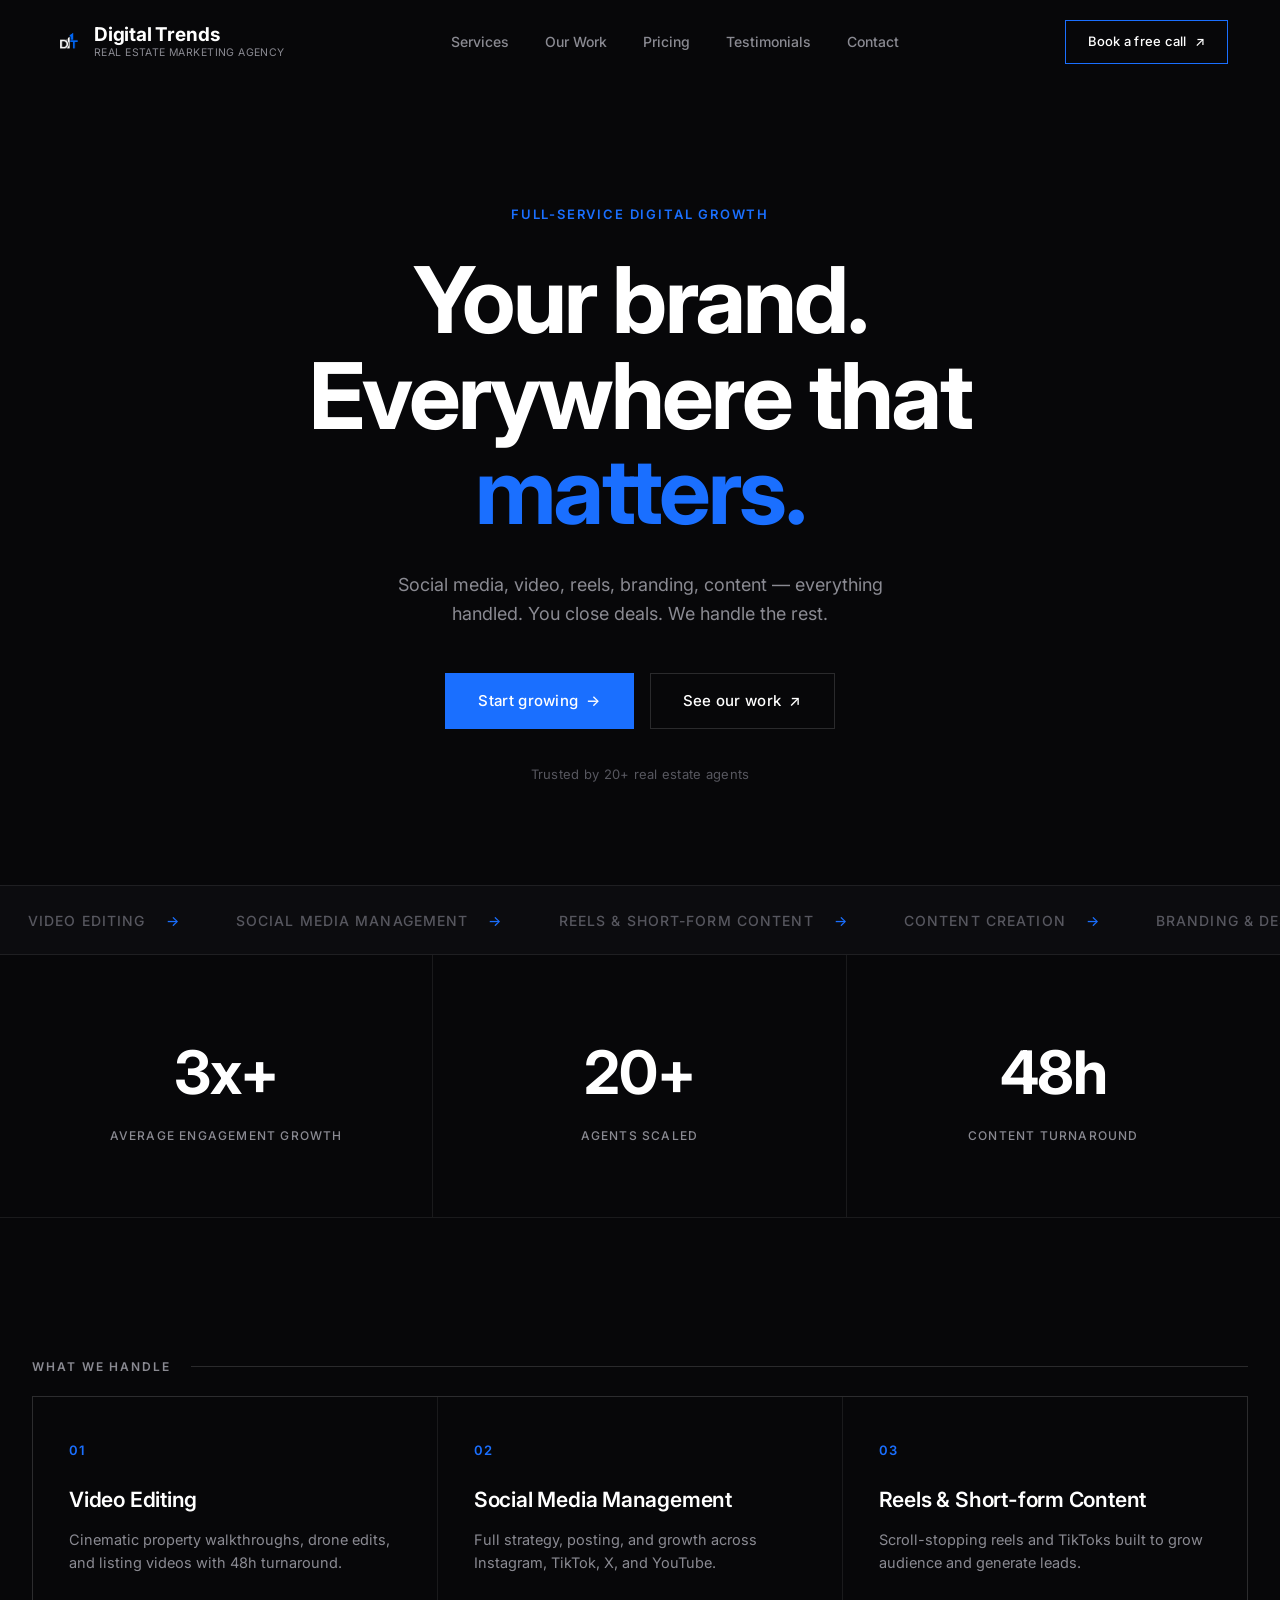
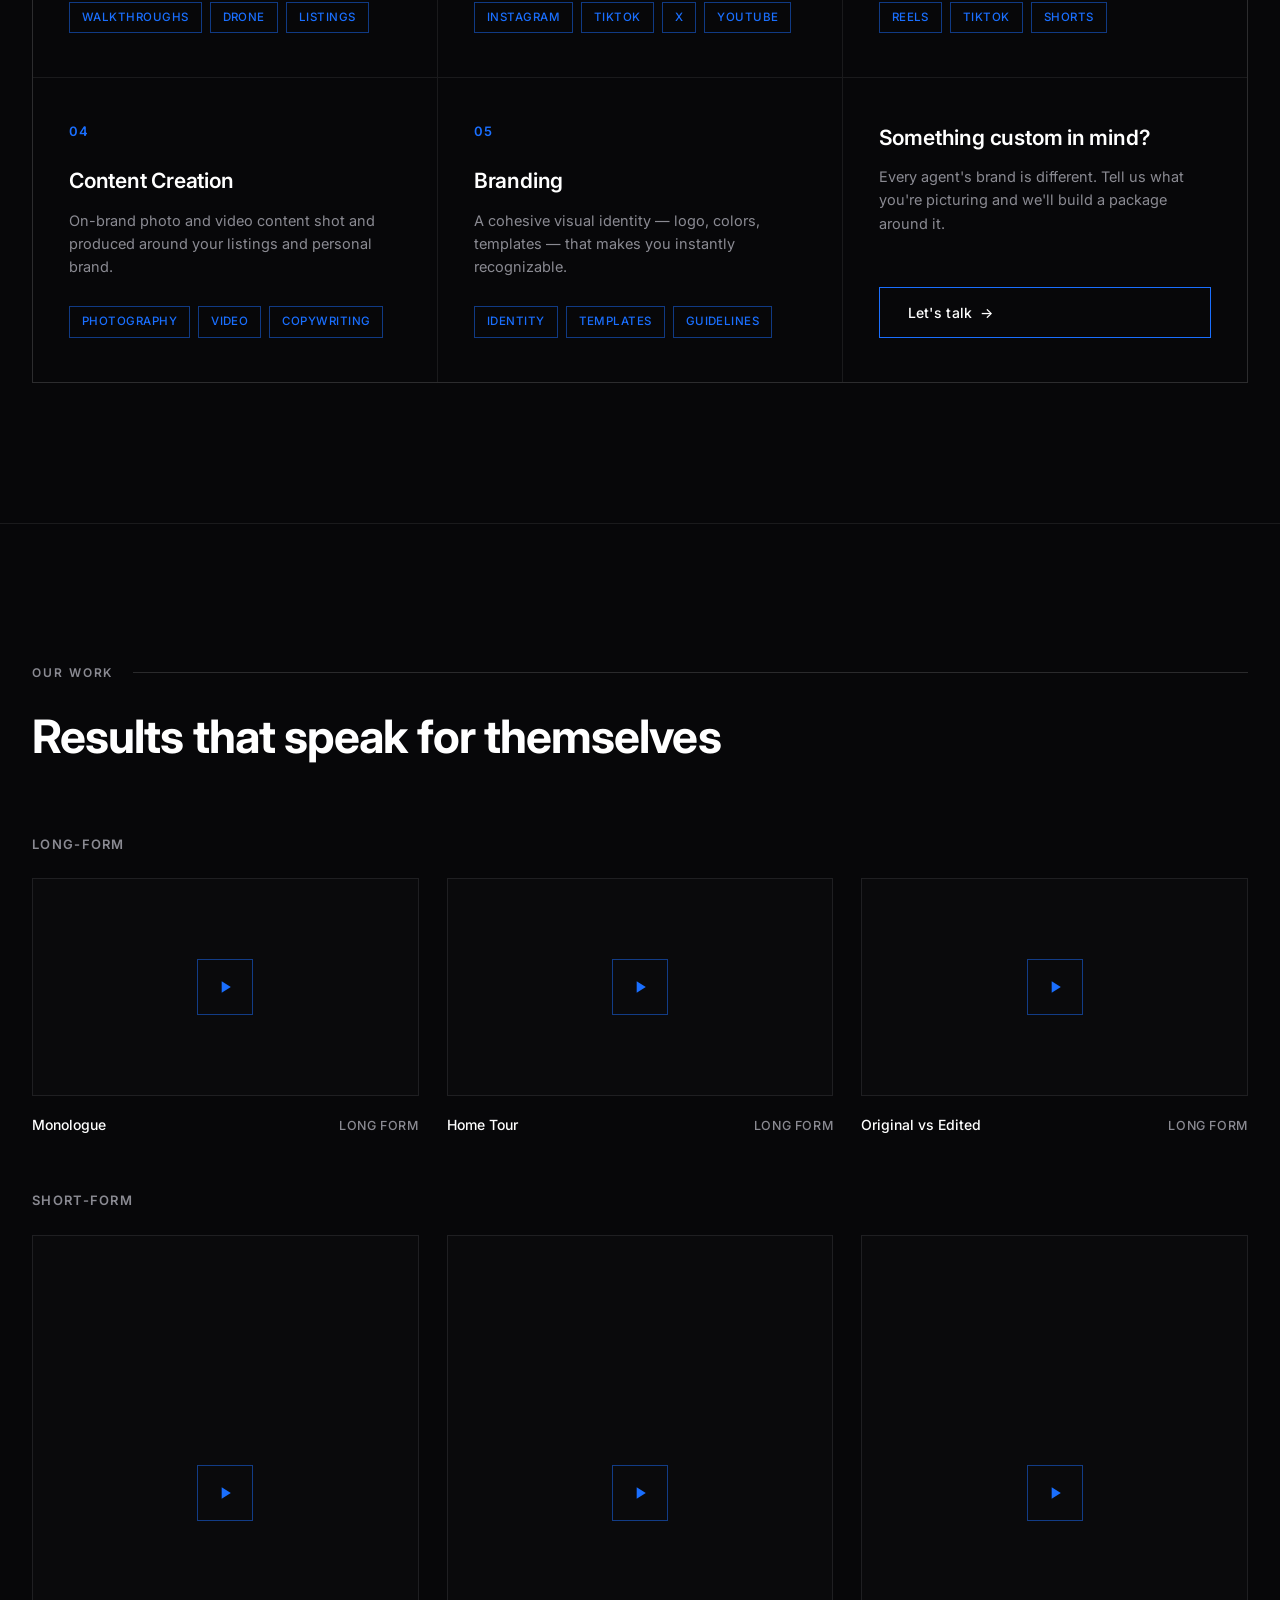
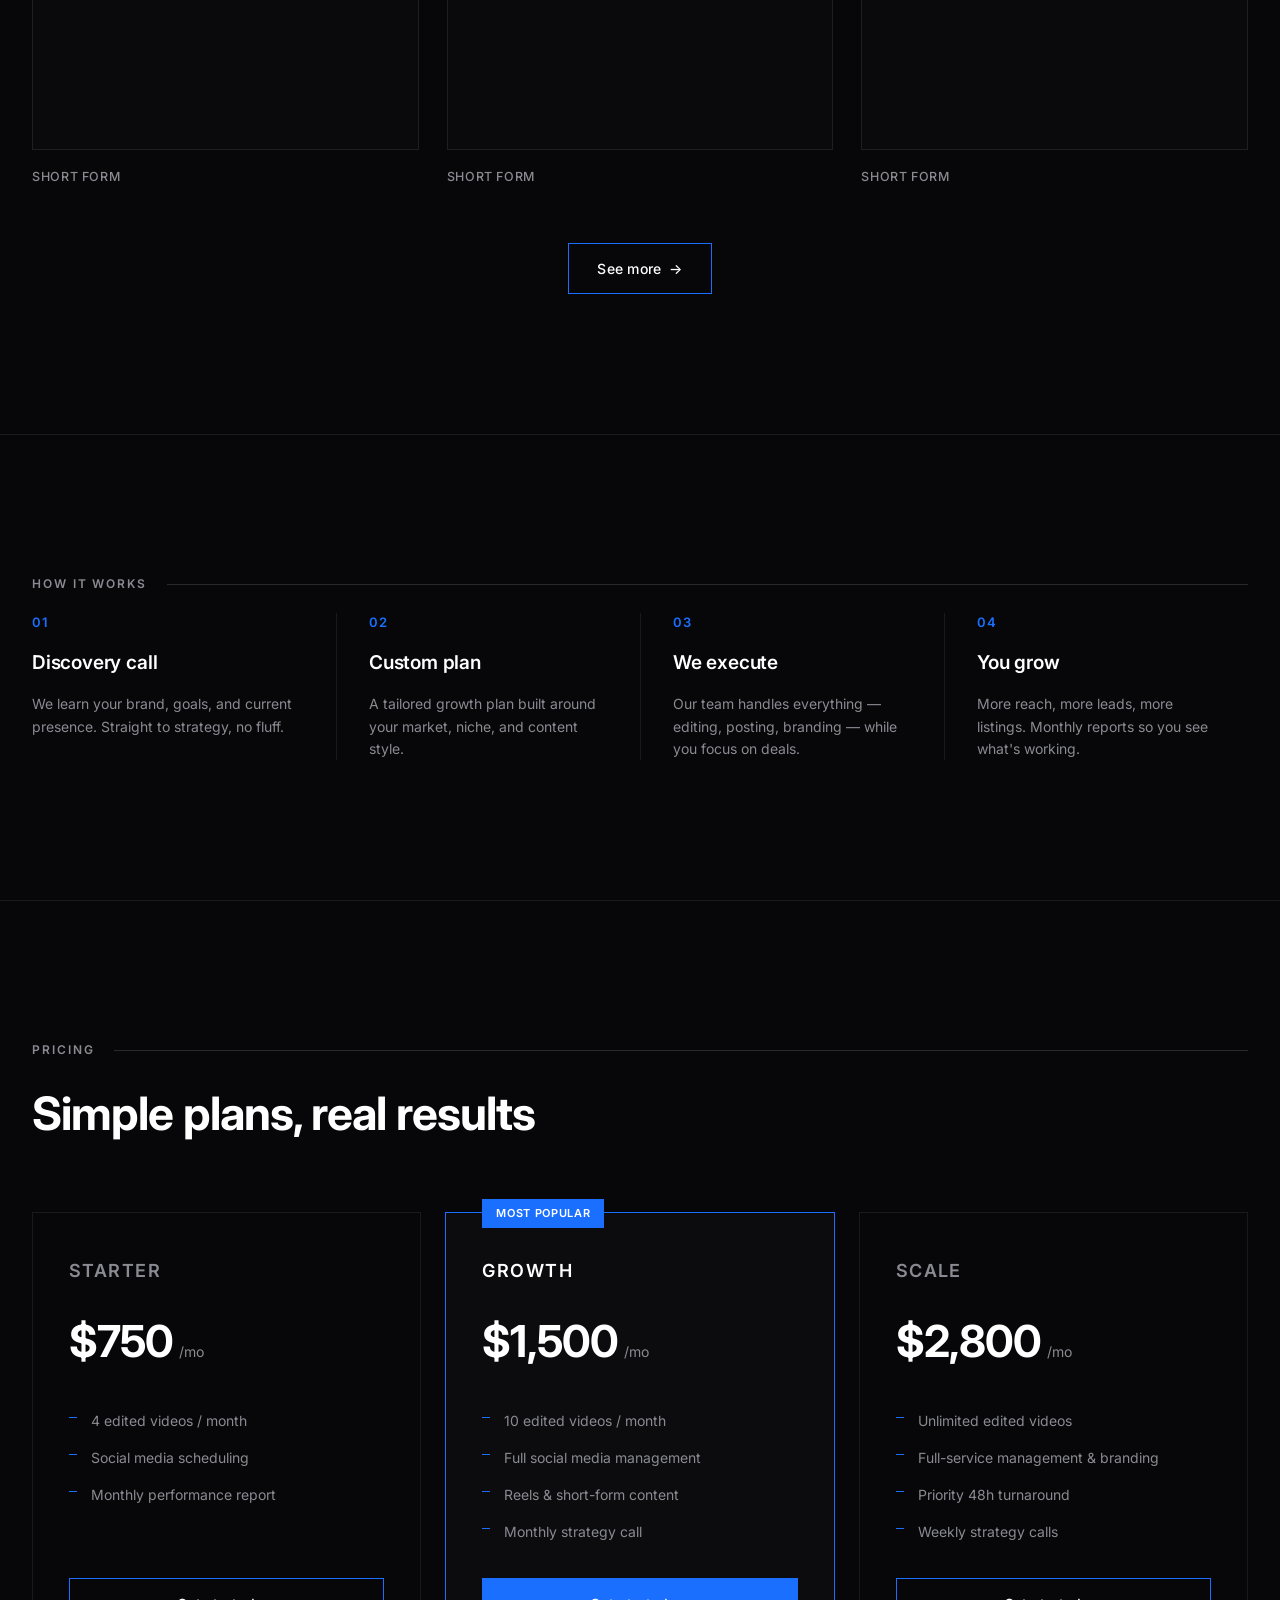
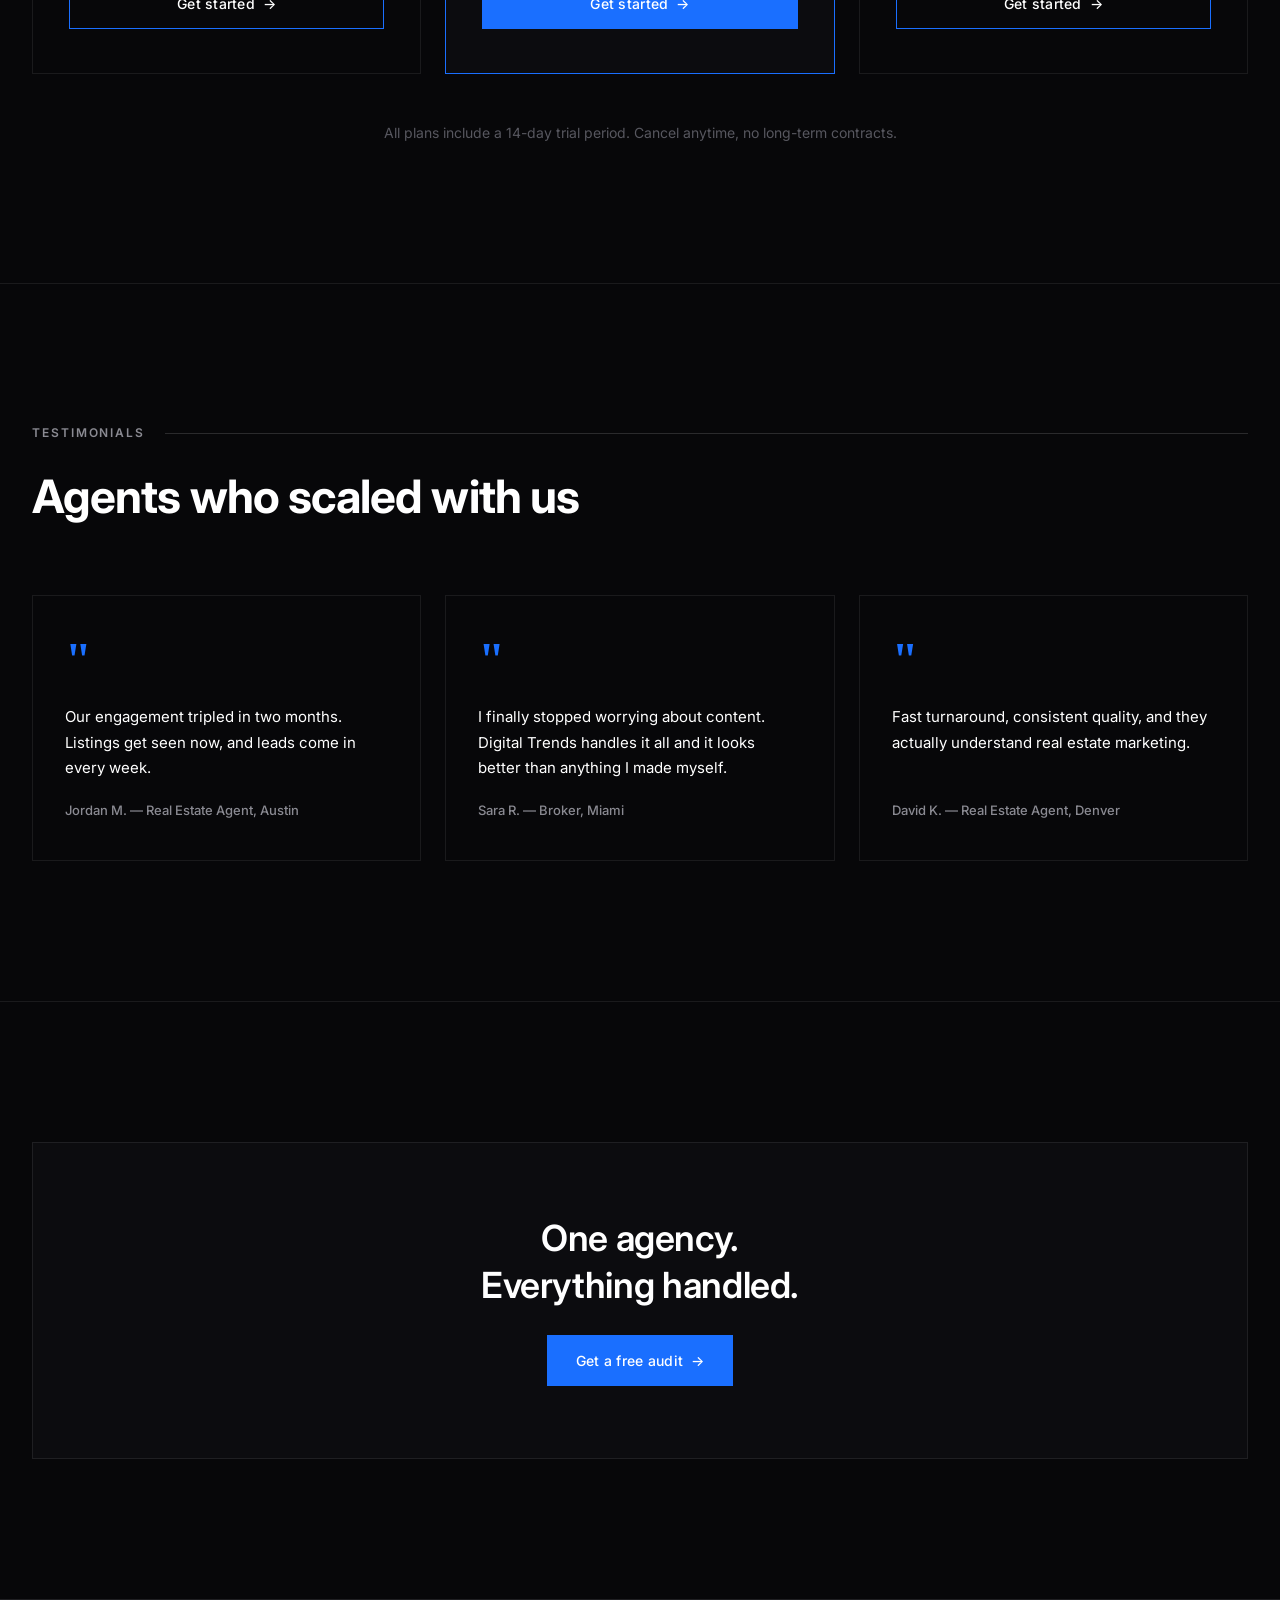
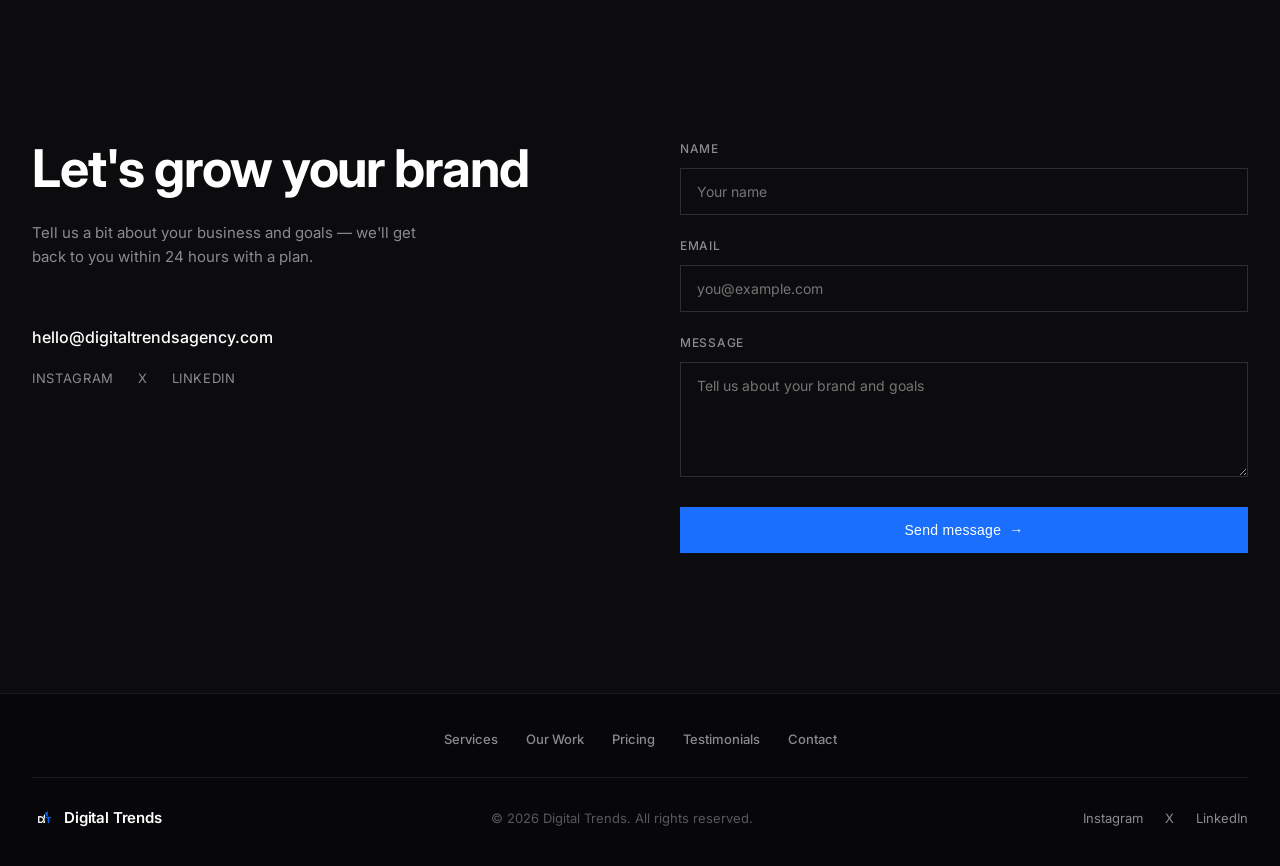
==== commit fd2d45bd: "Add files via upload" ====
--- a/index.html
+++ b/index.html
@@ -167,31 +167,31 @@
     <p class="work-subheading reveal">Long-form</p>
     <div class="work-grid work-grid-landscape">
       <div class="work-card reveal">
-        <div class="work-thumb work-thumb-landscape">
-          <iframe src="https://www.youtube.com/embed/aWLTbC9oyNI" title="Luxury Listing Walkthrough" frameborder="0" allow="accelerometer; autoplay; clipboard-write; encrypted-media; gyroscope; picture-in-picture; web-share" allowfullscreen loading="lazy"></iframe>
-        </div>
-        <div class="work-meta">
-          <span>Luxury Listing Walkthrough</span>
+        <div class="work-thumb work-thumb-landscape" style="background-image:url('https://img.youtube.com/vi/fi4NK1GwsSE/hqdefault.jpg')" onclick="dtLoadVideo(this,'fi4NK1GwsSE')">
+          <div class="play-btn"><svg viewBox="0 0 24 24" width="20" height="20"><path d="M8 5v14l11-7z" fill="currentColor"/></svg></div>
+        </div>
+        <div class="work-meta">
+          <span>Monologue</span>
           <span class="work-platform">Long Form</span>
         </div>
       </div>
 
       <div class="work-card reveal">
-        <div class="work-thumb work-thumb-landscape">
-          <iframe src="https://www.youtube.com/embed/u5E0Rns1EhI" title="Drone Aerial Tour" frameborder="0" allow="accelerometer; autoplay; clipboard-write; encrypted-media; gyroscope; picture-in-picture; web-share" allowfullscreen loading="lazy"></iframe>
-        </div>
-        <div class="work-meta">
-          <span>Drone Aerial Tour</span>
+        <div class="work-thumb work-thumb-landscape" style="background-image:url('https://img.youtube.com/vi/Q_lu_Rno0AE/hqdefault.jpg')" onclick="dtLoadVideo(this,'Q_lu_Rno0AE')">
+          <div class="play-btn"><svg viewBox="0 0 24 24" width="20" height="20"><path d="M8 5v14l11-7z" fill="currentColor"/></svg></div>
+        </div>
+        <div class="work-meta">
+          <span>Home Tour</span>
           <span class="work-platform">Long Form</span>
         </div>
       </div>
 
       <div class="work-card reveal">
-        <div class="work-thumb work-thumb-landscape">
-          <iframe src="https://www.youtube.com/embed/Q_lu_Rno0AE" title="Interior Walkthrough" frameborder="0" allow="accelerometer; autoplay; clipboard-write; encrypted-media; gyroscope; picture-in-picture; web-share" allowfullscreen loading="lazy"></iframe>
-        </div>
-        <div class="work-meta">
-          <span>Interior Walkthrough</span>
+        <div class="work-thumb work-thumb-landscape" style="background-image:url('https://img.youtube.com/vi/Td4HWaUN7Wo/hqdefault.jpg')" onclick="dtLoadVideo(this,'Td4HWaUN7Wo')">
+          <div class="play-btn"><svg viewBox="0 0 24 24" width="20" height="20"><path d="M8 5v14l11-7z" fill="currentColor"/></svg></div>
+        </div>
+        <div class="work-meta">
+          <span>Original vs Edited</span>
           <span class="work-platform">Long Form</span>
         </div>
       </div>
@@ -200,38 +200,35 @@
     <p class="work-subheading reveal">Short-form</p>
     <div class="work-grid">
       <div class="work-card reveal">
-        <div class="work-thumb">
-          <iframe src="https://www.youtube.com/embed/YLDBFWzomHY" title="Property Reel" frameborder="0" allow="accelerometer; autoplay; clipboard-write; encrypted-media; gyroscope; picture-in-picture; web-share" allowfullscreen loading="lazy"></iframe>
-        </div>
-        <div class="work-meta">
-          <span>Property Reel</span>
+        <div class="work-thumb" style="background-image:url('https://img.youtube.com/vi/ysMcJxgSS9Y/hqdefault.jpg')" onclick="dtLoadVideo(this,'ysMcJxgSS9Y')">
+          <div class="play-btn"><svg viewBox="0 0 24 24" width="20" height="20"><path d="M8 5v14l11-7z" fill="currentColor"/></svg></div>
+        </div>
+        <div class="work-meta">
           <span class="work-platform">Short Form</span>
         </div>
       </div>
 
       <div class="work-card reveal">
-        <div class="work-thumb">
-          <iframe src="https://www.youtube.com/embed/Td4HWaUN7Wo" title="Quick Home Tour" frameborder="0" allow="accelerometer; autoplay; clipboard-write; encrypted-media; gyroscope; picture-in-picture; web-share" allowfullscreen loading="lazy"></iframe>
-        </div>
-        <div class="work-meta">
-          <span>Quick Home Tour</span>
+        <div class="work-thumb" style="background-image:url('https://img.youtube.com/vi/kUng3A5QJ70/hqdefault.jpg')" onclick="dtLoadVideo(this,'kUng3A5QJ70')">
+          <div class="play-btn"><svg viewBox="0 0 24 24" width="20" height="20"><path d="M8 5v14l11-7z" fill="currentColor"/></svg></div>
+        </div>
+        <div class="work-meta">
           <span class="work-platform">Short Form</span>
         </div>
       </div>
 
       <div class="work-card reveal">
-        <div class="work-thumb">
-          <iframe src="https://www.youtube.com/embed/wLvbdM75cHY" title="Listing Highlight Reel" frameborder="0" allow="accelerometer; autoplay; clipboard-write; encrypted-media; gyroscope; picture-in-picture; web-share" allowfullscreen loading="lazy"></iframe>
-        </div>
-        <div class="work-meta">
-          <span>Listing Highlight Reel</span>
+        <div class="work-thumb" style="background-image:url('https://img.youtube.com/vi/Egazi7YWL7o/hqdefault.jpg')" onclick="dtLoadVideo(this,'Egazi7YWL7o')">
+          <div class="play-btn"><svg viewBox="0 0 24 24" width="20" height="20"><path d="M8 5v14l11-7z" fill="currentColor"/></svg></div>
+        </div>
+        <div class="work-meta">
           <span class="work-platform">Short Form</span>
         </div>
       </div>
     </div>
 
     <div class="work-cta reveal">
-      <a href="https://www.instagram.com/real.estatetrends/" target="_blank" rel="noopener" class="btn btn-outline">See more on Instagram <span class="arrow">↗</span></a>
+      <a href="/our-work.html" class="btn btn-outline">See more <span class="arrow">→</span></a>
     </div>
   </div>
 </section>
@@ -422,5 +419,12 @@
 </footer>
 
 <script src="/script.js"></script>
+<script>
+function dtLoadVideo(el, id) {
+  el.style.backgroundImage = 'none';
+  el.onclick = null;
+  el.innerHTML = '<iframe src="https://www.youtube.com/embed/' + id + '?autoplay=1&modestbranding=1&rel=0" title="video" frameborder="0" allow="accelerometer; autoplay; clipboard-write; encrypted-media; gyroscope; picture-in-picture; web-share" allowfullscreen></iframe>';
+}
+</script>
 </body>
 </html>
--- a/styles.css
+++ b/styles.css
@@ -549,6 +549,8 @@
 .work-thumb {
   aspect-ratio: 9 / 12;
   background: var(--bg-alt);
+  background-size: cover;
+  background-position: center;
   border: 0.5px solid var(--border);
   display: flex;
   flex-direction: column;
@@ -557,6 +559,25 @@
   gap: 18px;
   transition: border-color 0.3s ease;
   position: relative;
+  cursor: pointer;
+  overflow: hidden;
+}
+
+.work-thumb::before {
+  content: '';
+  position: absolute;
+  inset: 0;
+  background: rgba(7, 7, 9, 0.32);
+  transition: background 0.25s ease;
+}
+
+.work-thumb:hover::before {
+  background: rgba(7, 7, 9, 0.5);
+}
+
+.work-thumb .play-btn {
+  position: relative;
+  z-index: 1;
 }
 
 .work-card:hover .work-thumb {
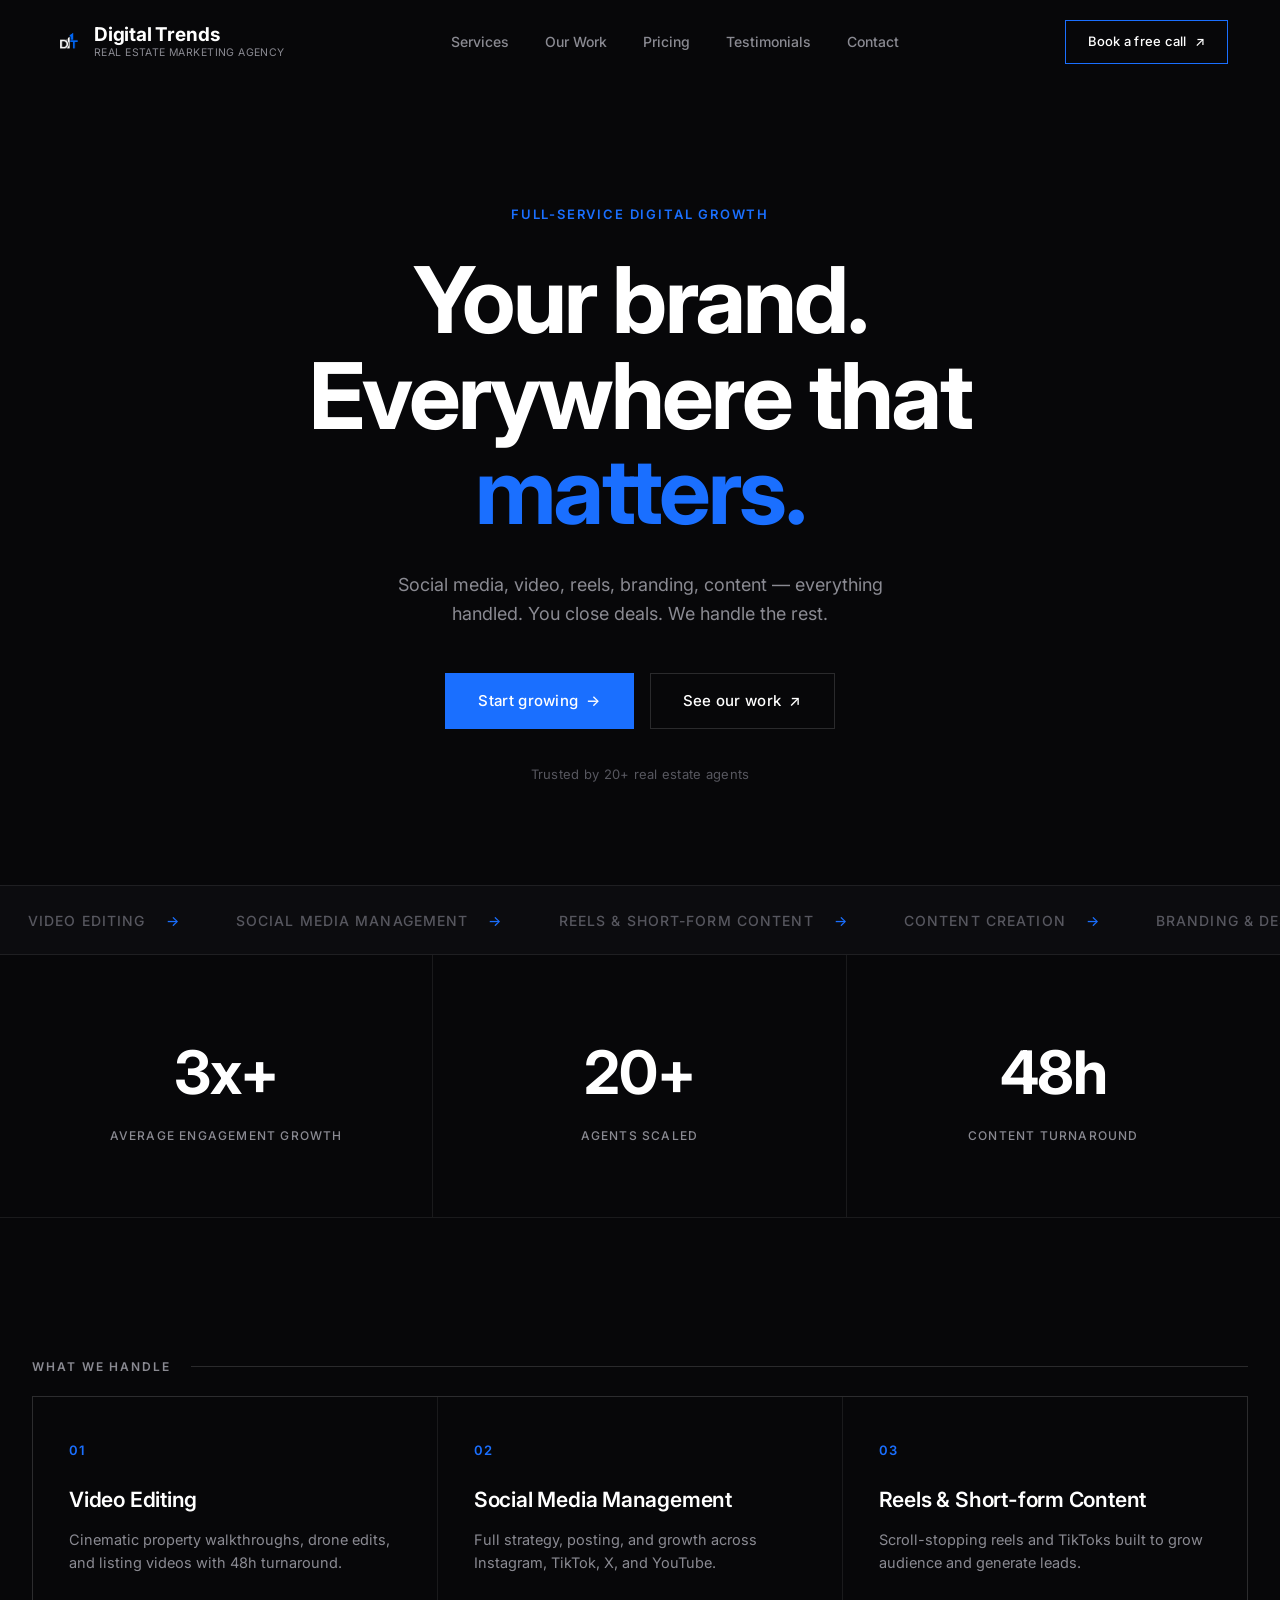
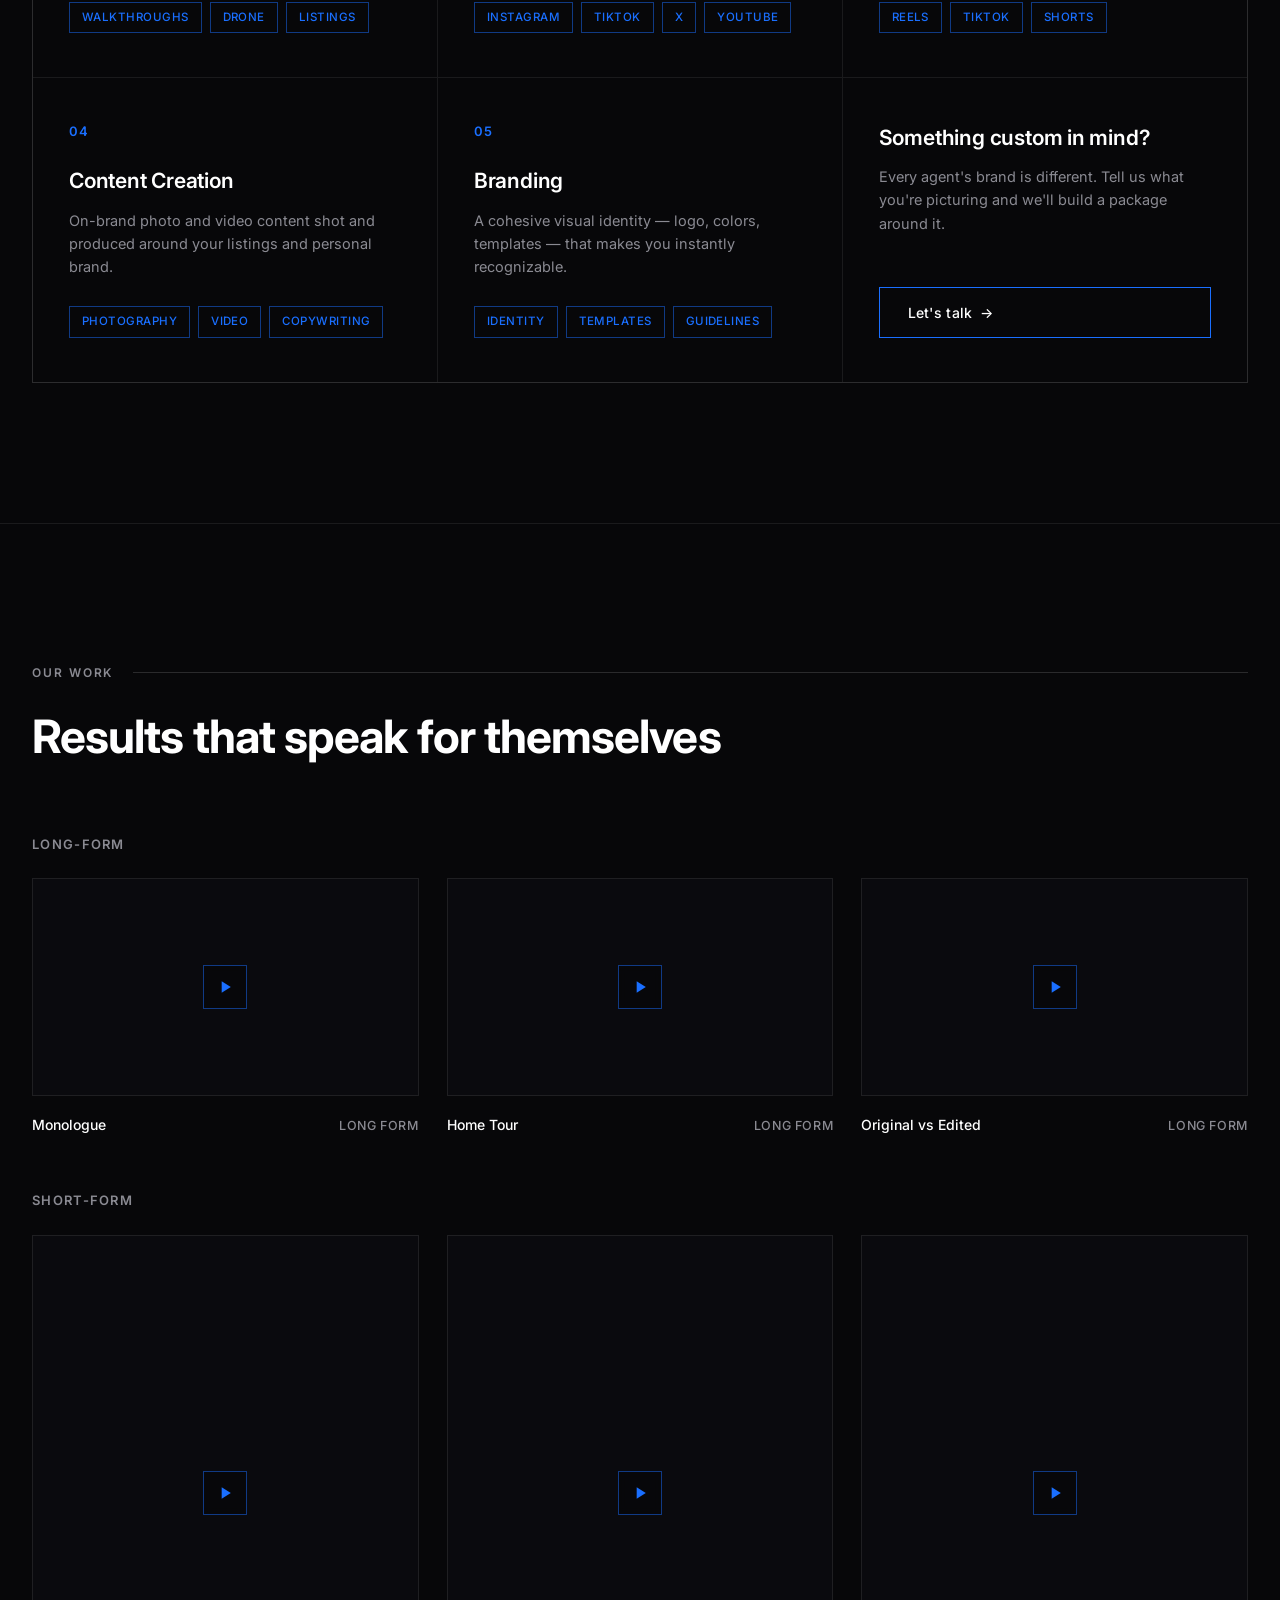
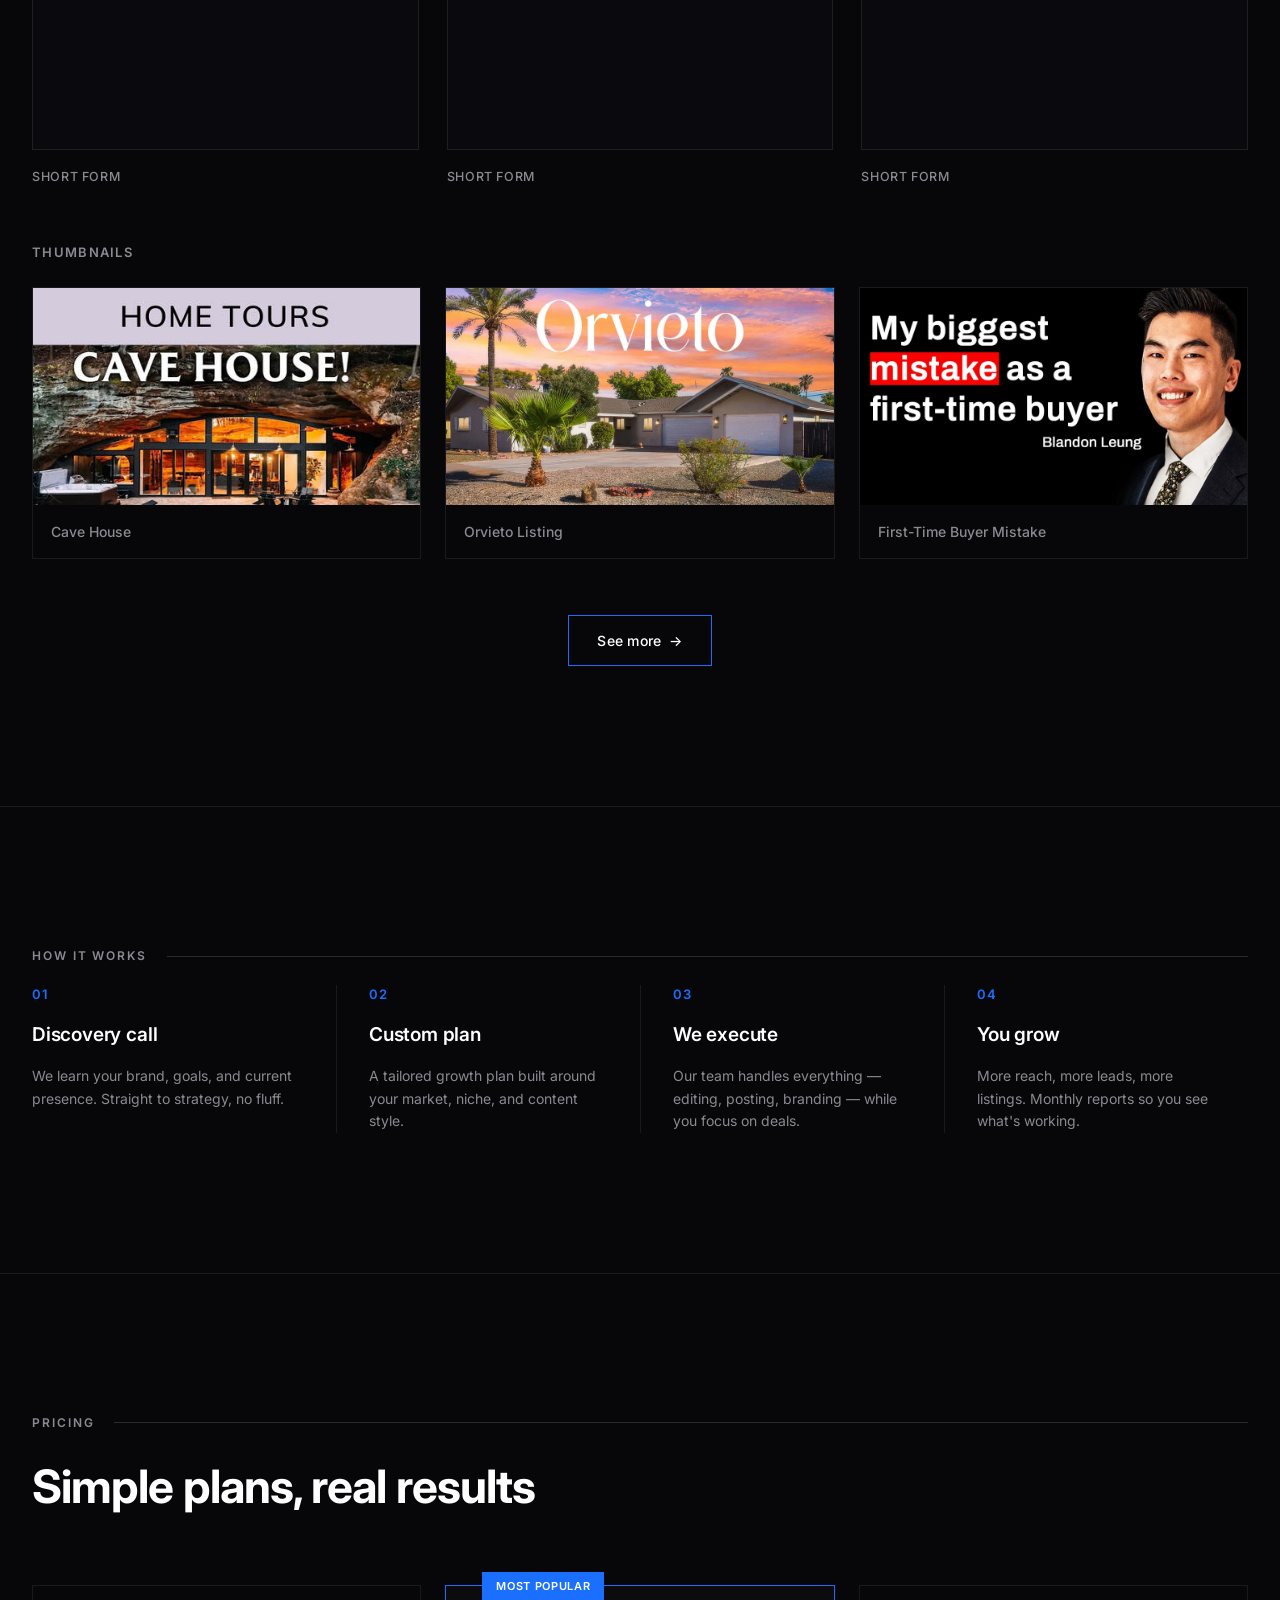
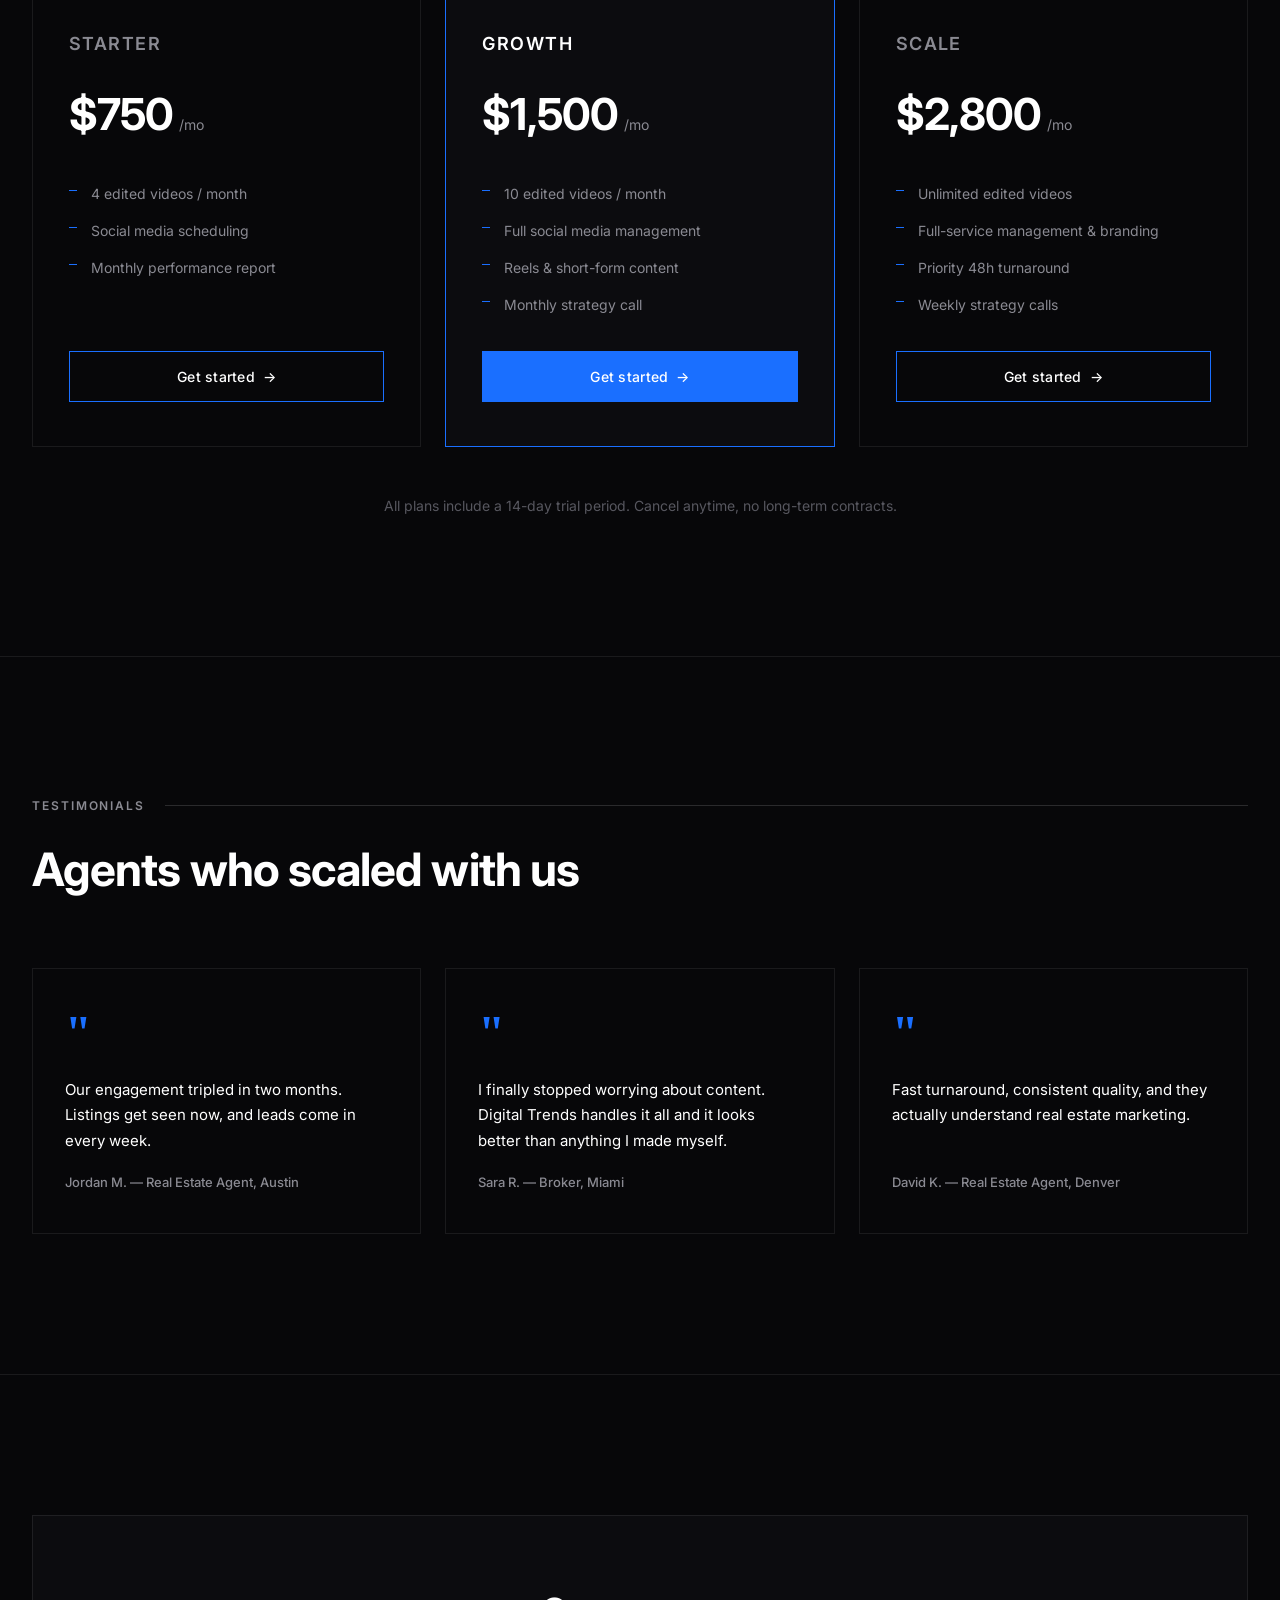
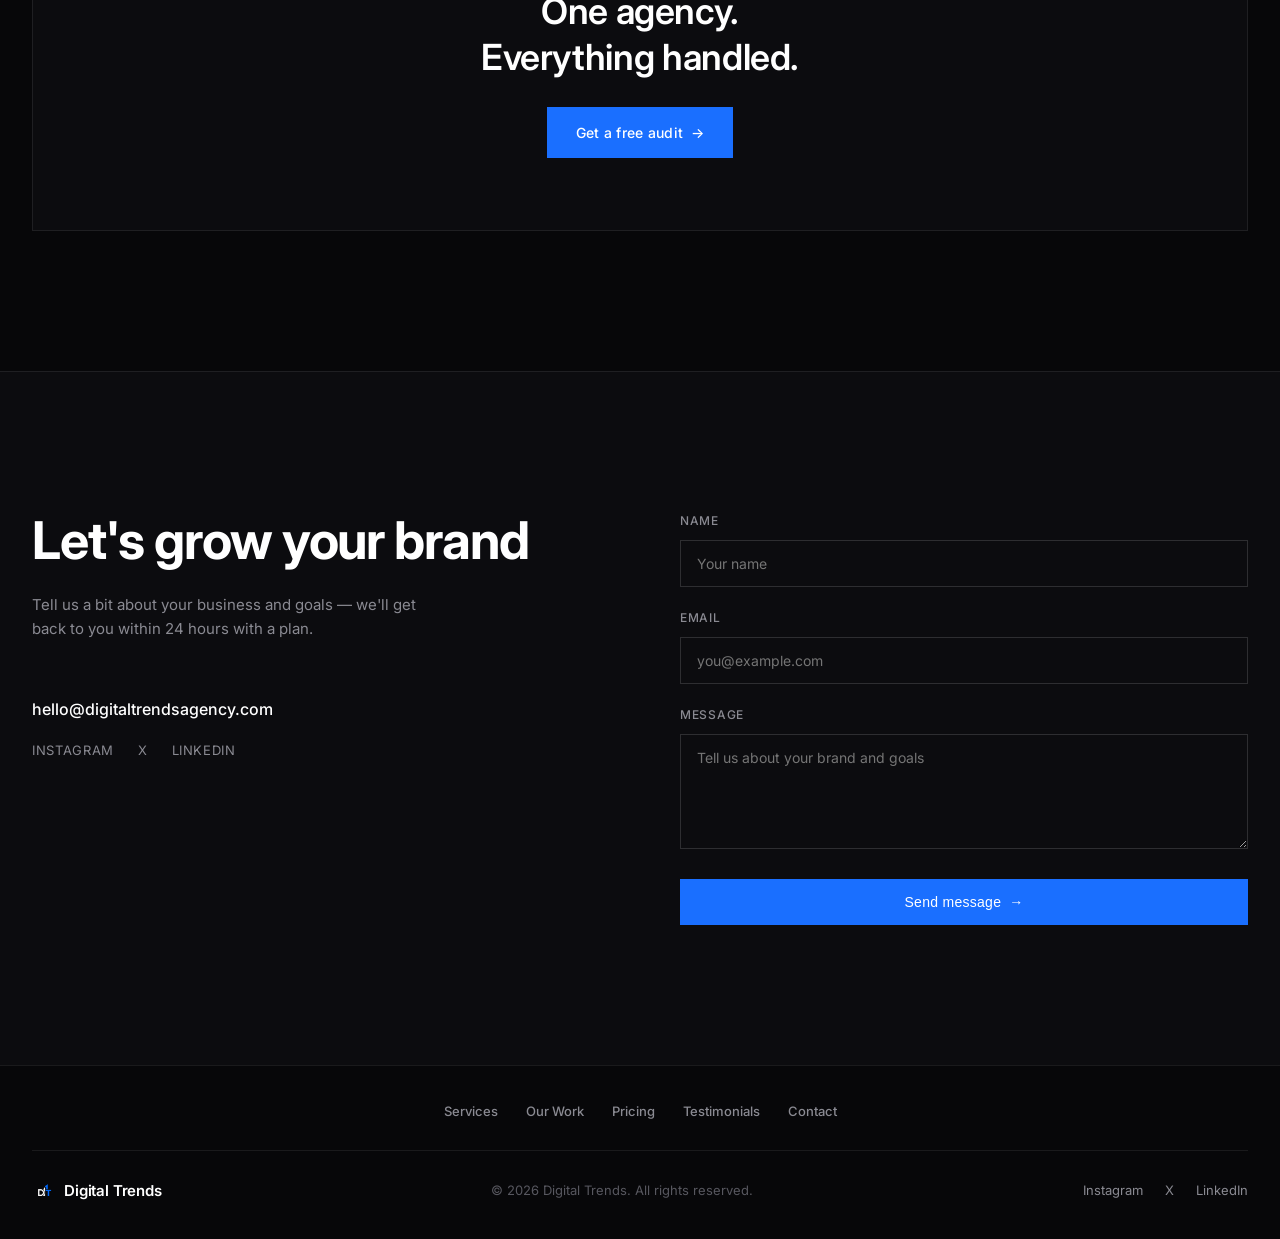
==== commit 1cc57a6b: "Add files via upload" ====
--- a/index.html
+++ b/index.html
@@ -227,6 +227,22 @@
       </div>
     </div>
 
+    <p class="work-subheading reveal">Thumbnails</p>
+    <div class="thumbnail-grid">
+      <div class="thumbnail-card reveal">
+        <img src="/thumb-cave-house.jpg" alt="Cave House thumbnail">
+        <p class="thumbnail-caption">Cave House</p>
+      </div>
+      <div class="thumbnail-card reveal">
+        <img src="/thumb-orvieto.webp" alt="Orvieto listing thumbnail">
+        <p class="thumbnail-caption">Orvieto Listing</p>
+      </div>
+      <div class="thumbnail-card reveal">
+        <img src="/thumb-first-time-buyer.webp" alt="First-time buyer thumbnail">
+        <p class="thumbnail-caption">First-Time Buyer Mistake</p>
+      </div>
+    </div>
+
     <div class="work-cta reveal">
       <a href="/our-work.html" class="btn btn-outline">See more <span class="arrow">→</span></a>
     </div>
--- a/styles.css
+++ b/styles.css
@@ -557,7 +557,7 @@
   align-items: center;
   justify-content: center;
   gap: 18px;
-  transition: border-color 0.3s ease;
+  transition: border-color 0.3s ease, transform 0.35s cubic-bezier(0.16, 1, 0.3, 1);
   position: relative;
   cursor: pointer;
   overflow: hidden;
@@ -567,17 +567,71 @@
   content: '';
   position: absolute;
   inset: 0;
-  background: rgba(7, 7, 9, 0.32);
+  background: rgba(7, 7, 9, 0.22);
   transition: background 0.25s ease;
 }
 
+.work-thumb:hover {
+  border-color: var(--border-blue);
+}
+
 .work-thumb:hover::before {
-  background: rgba(7, 7, 9, 0.5);
+  background: rgba(7, 7, 9, 0.4);
 }
 
 .work-thumb .play-btn {
   position: relative;
   z-index: 1;
+  width: 44px;
+  height: 44px;
+  background: rgba(7, 7, 9, 0.55);
+  backdrop-filter: blur(4px);
+  transition: background 0.25s ease, transform 0.25s ease;
+}
+
+.work-thumb:hover .play-btn {
+  transform: scale(1.08);
+}
+
+/* ---- Static thumbnail-design gallery (added) ---- */
+
+.thumbnail-grid {
+  display: grid;
+  grid-template-columns: repeat(3, 1fr);
+  gap: 24px;
+}
+
+.thumbnail-card {
+  border: 0.5px solid var(--border);
+  overflow: hidden;
+  transition: border-color 0.3s ease;
+}
+
+.thumbnail-card:hover {
+  border-color: var(--border-blue);
+}
+
+.thumbnail-card img {
+  width: 100%;
+  aspect-ratio: 16 / 9;
+  object-fit: cover;
+  display: block;
+  transition: transform 0.4s cubic-bezier(0.16, 1, 0.3, 1);
+}
+
+.thumbnail-card:hover img {
+  transform: scale(1.04);
+}
+
+.thumbnail-caption {
+  padding: 16px 18px;
+  font-size: 14px;
+  font-weight: 500;
+  color: var(--muted);
+}
+
+@media (max-width: 900px) {
+  .thumbnail-grid { grid-template-columns: 1fr; }
 }
 
 .work-card:hover .work-thumb {
